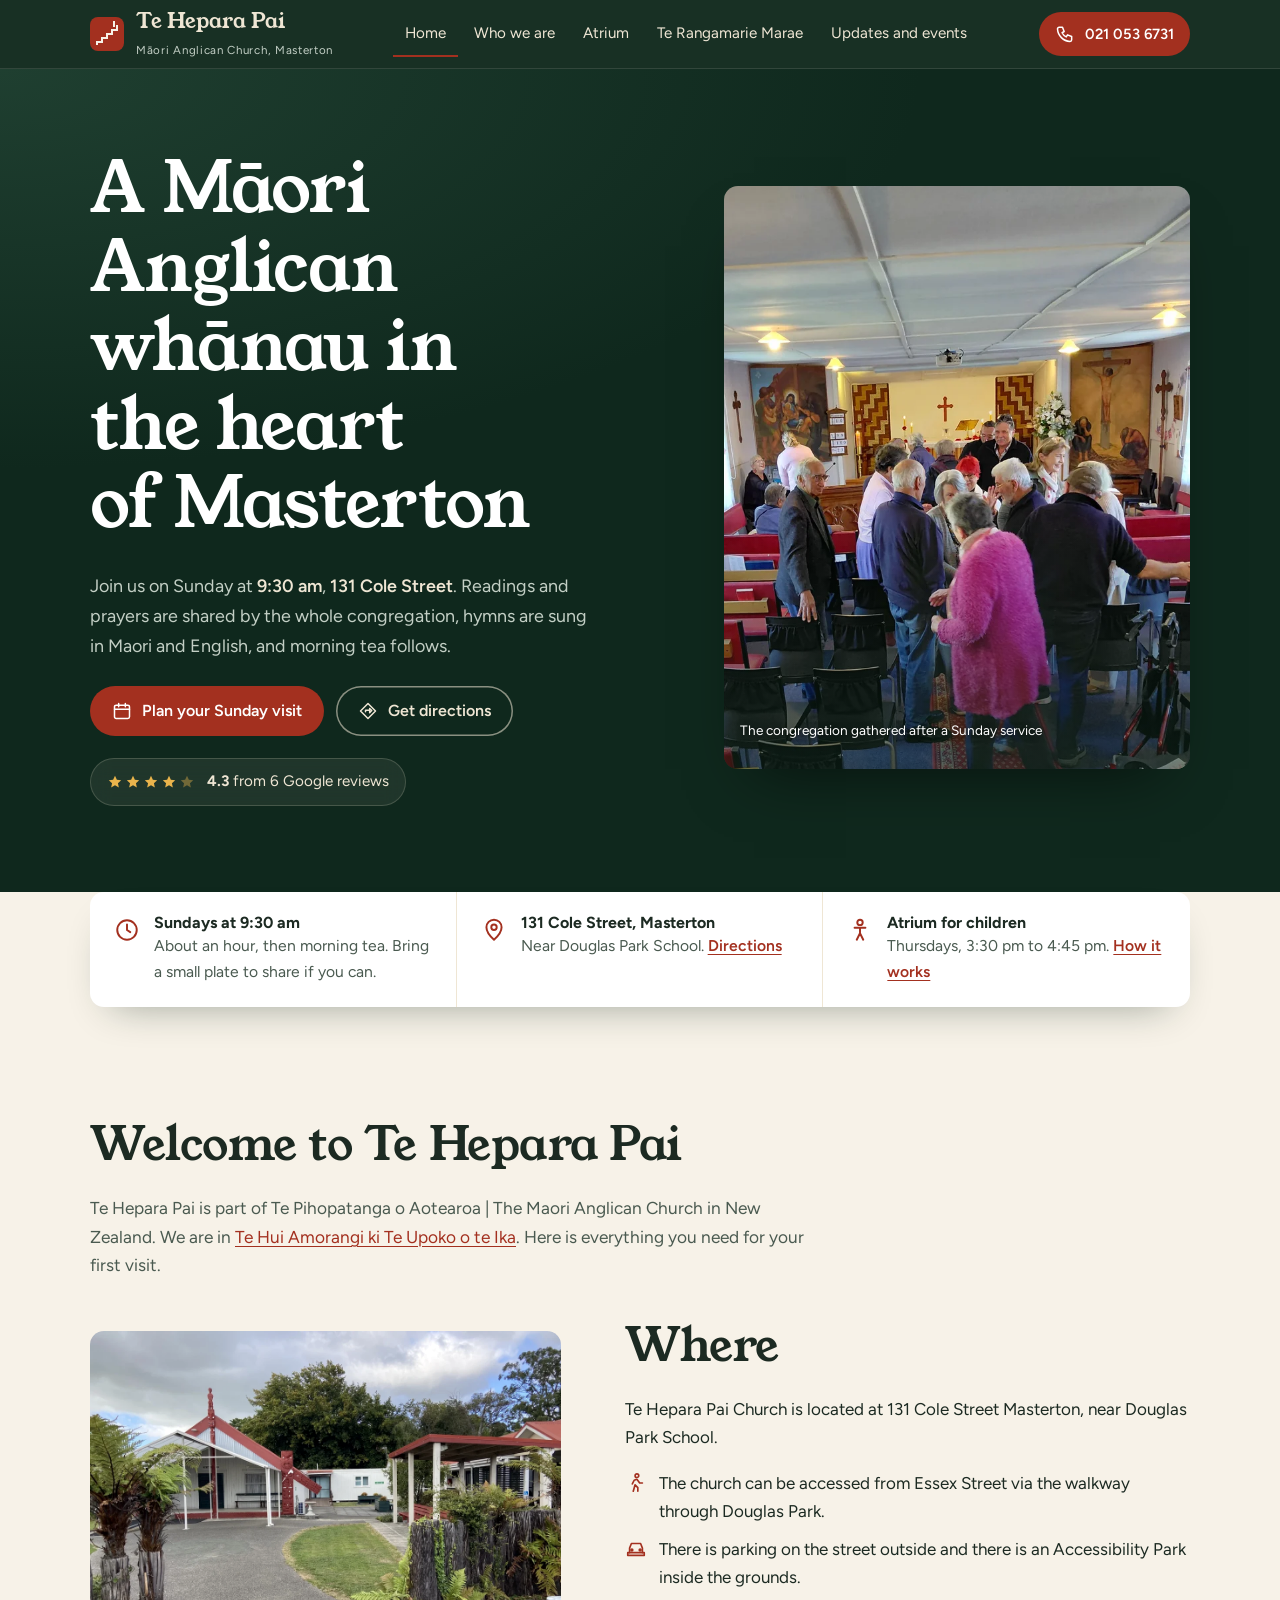
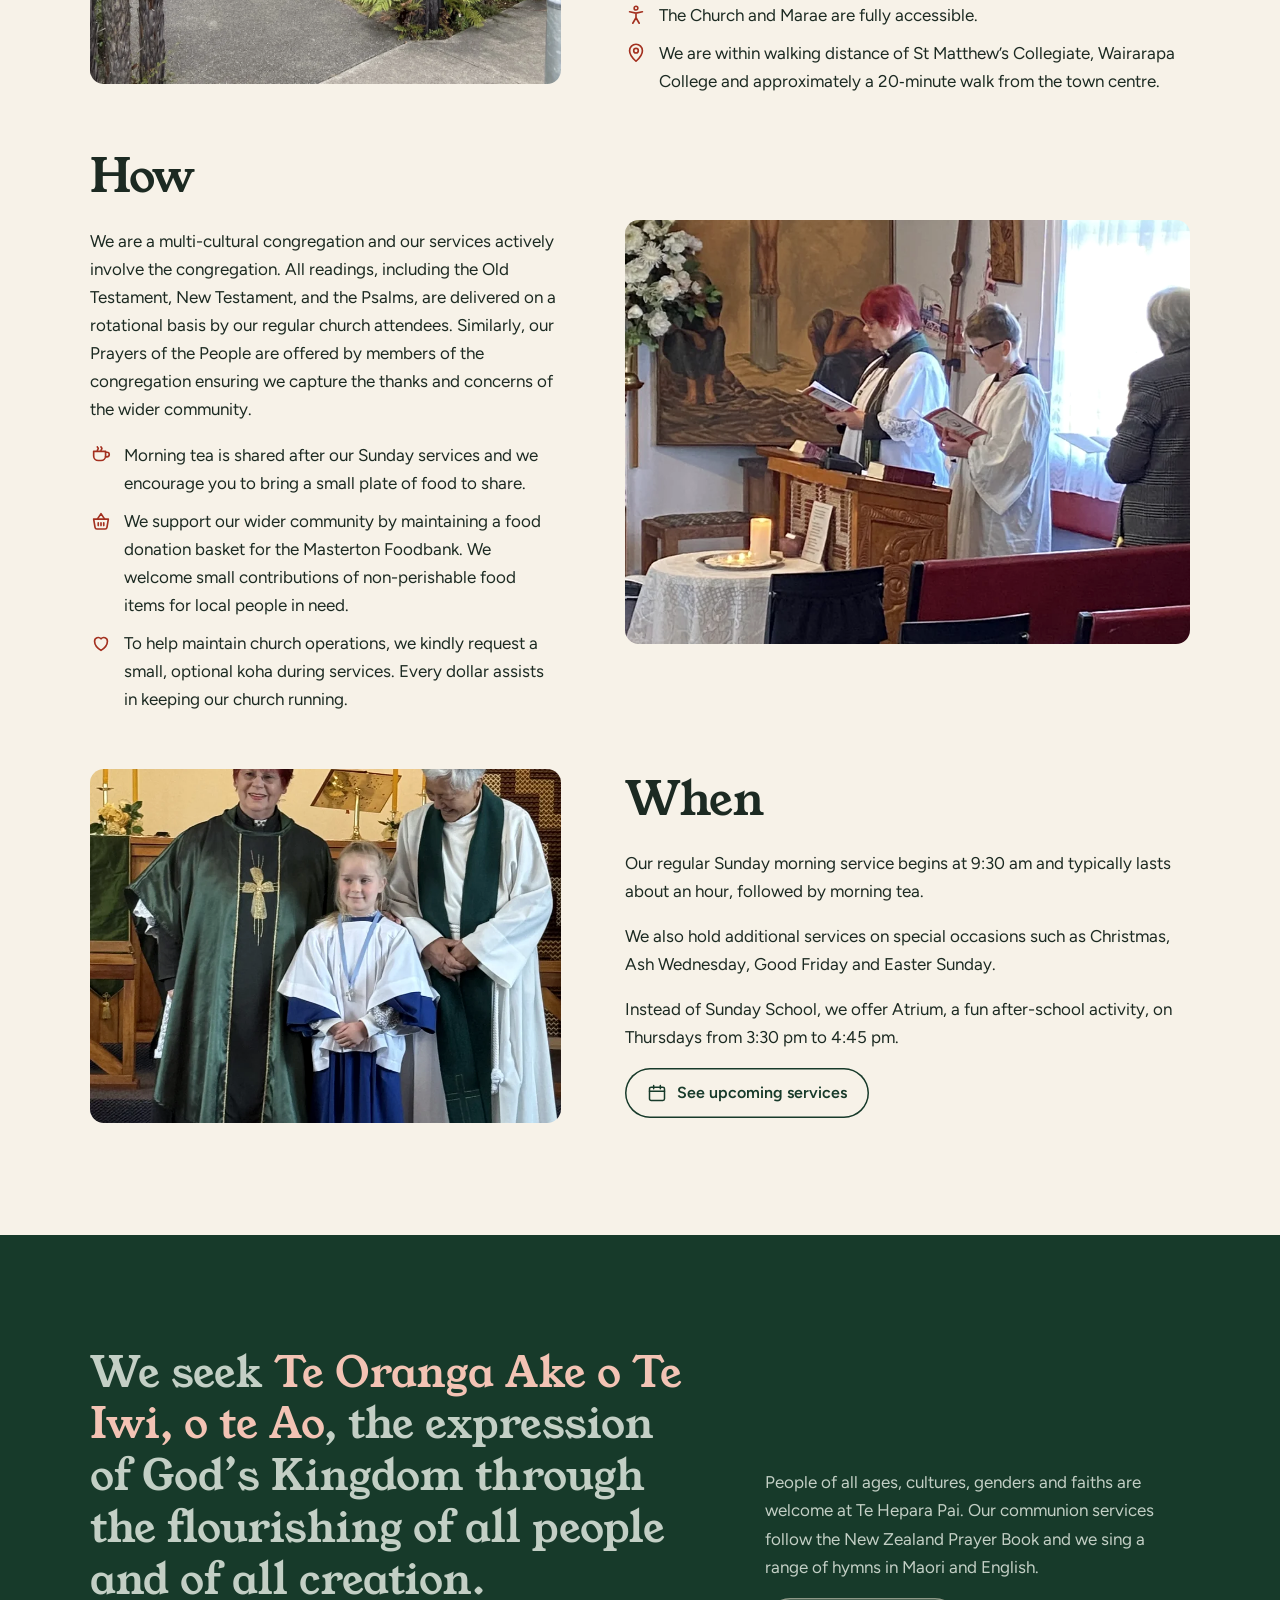
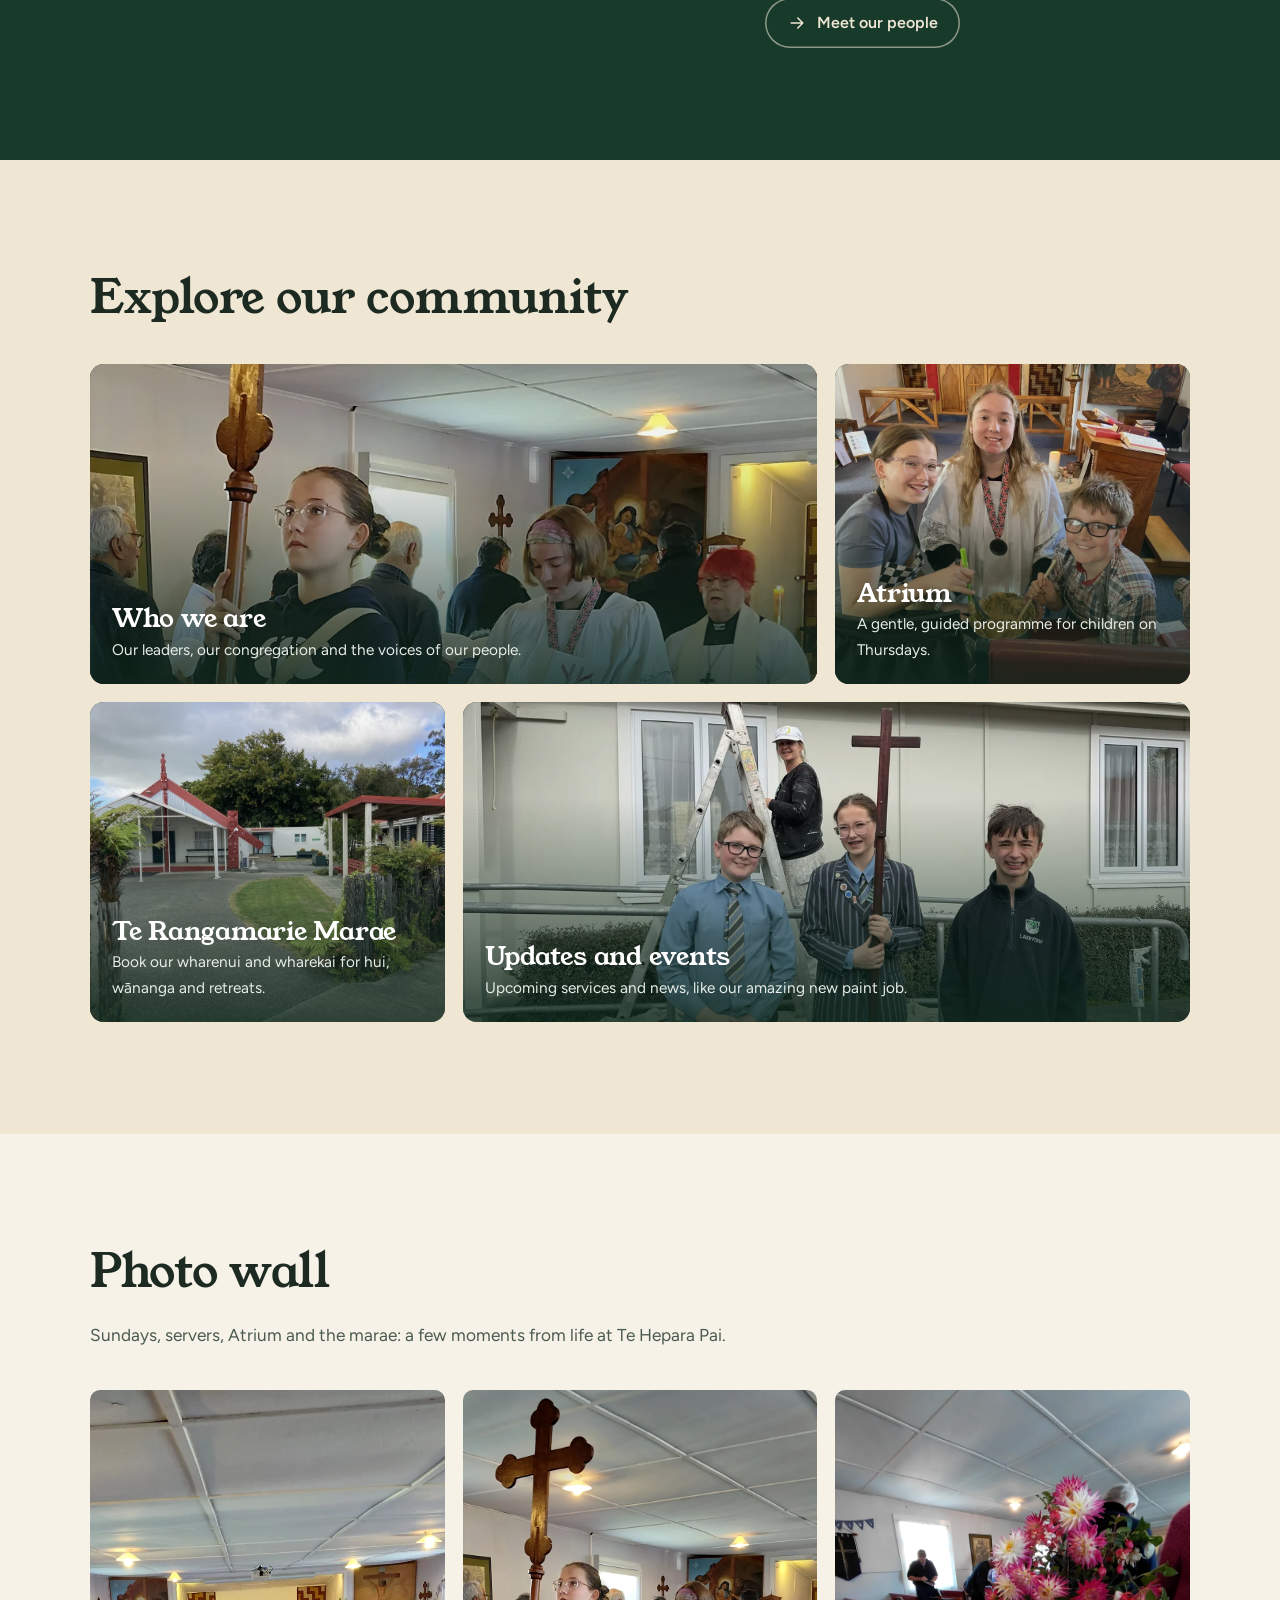
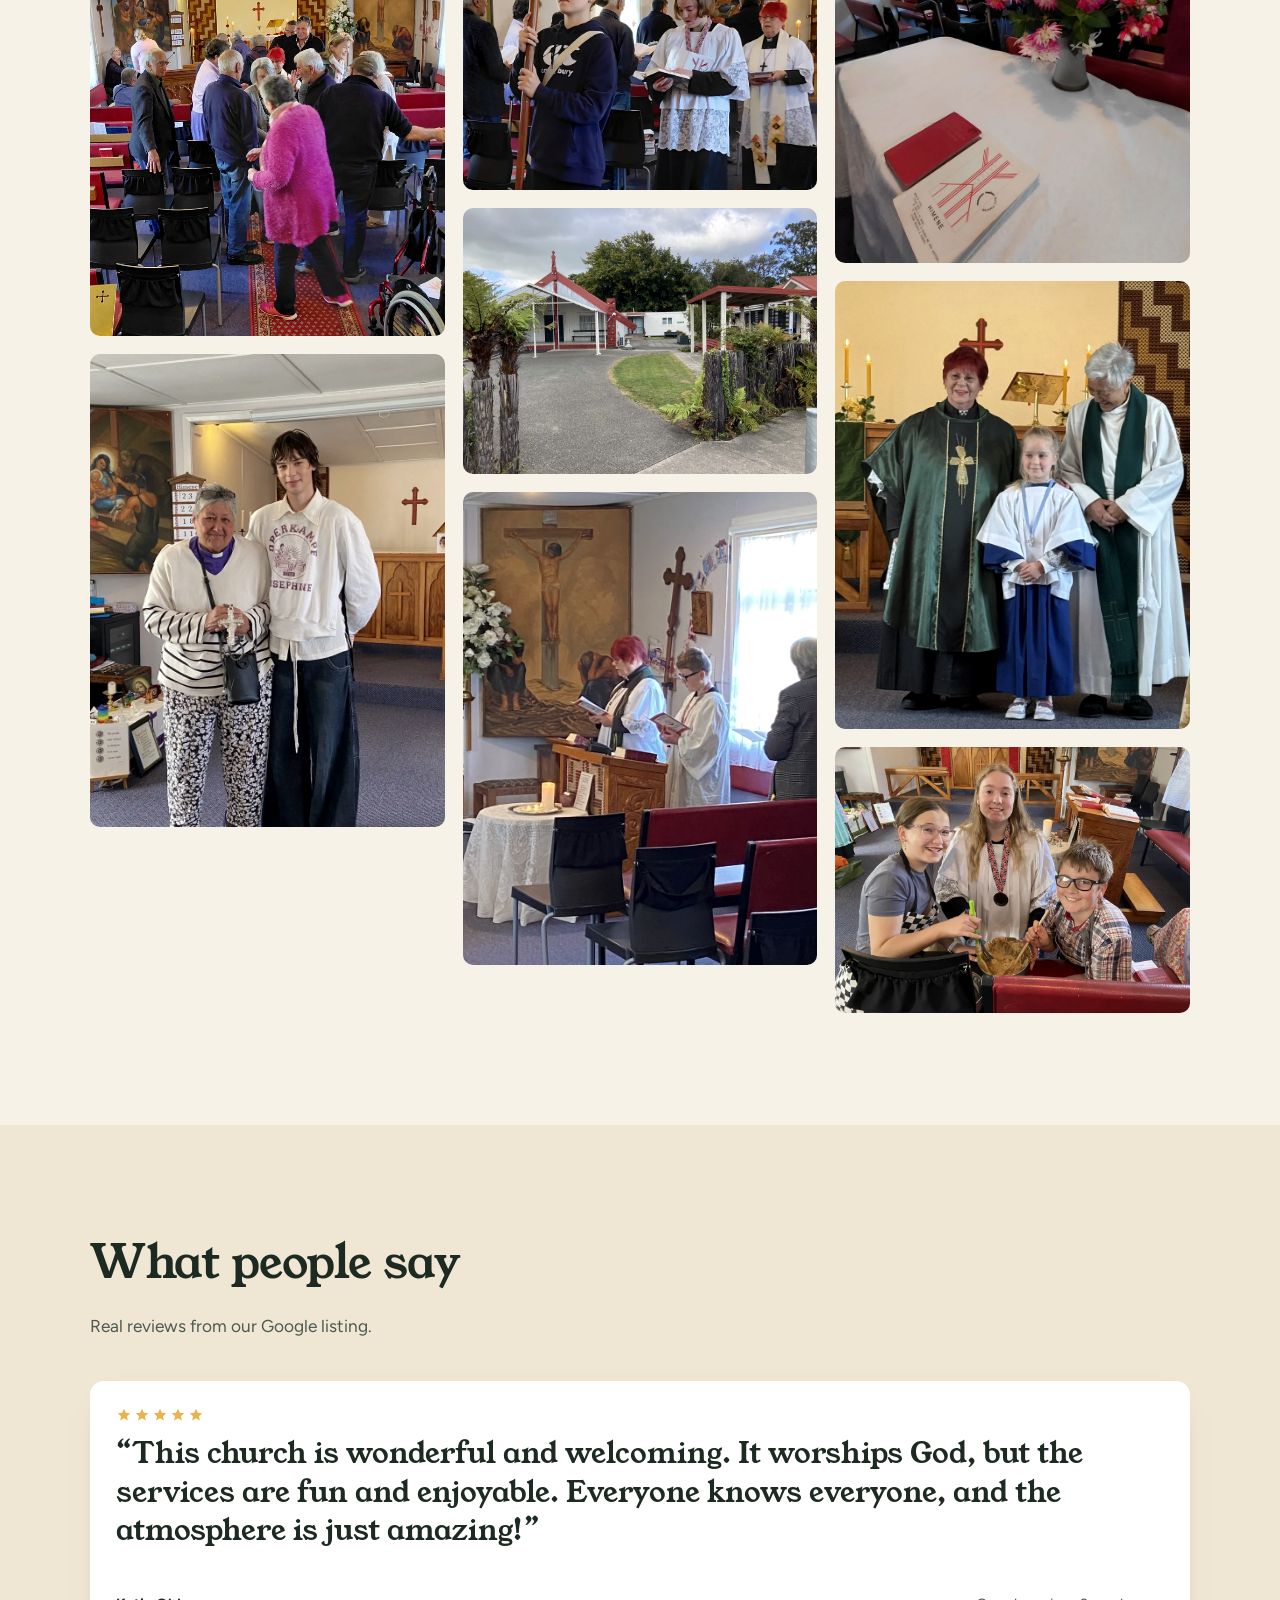
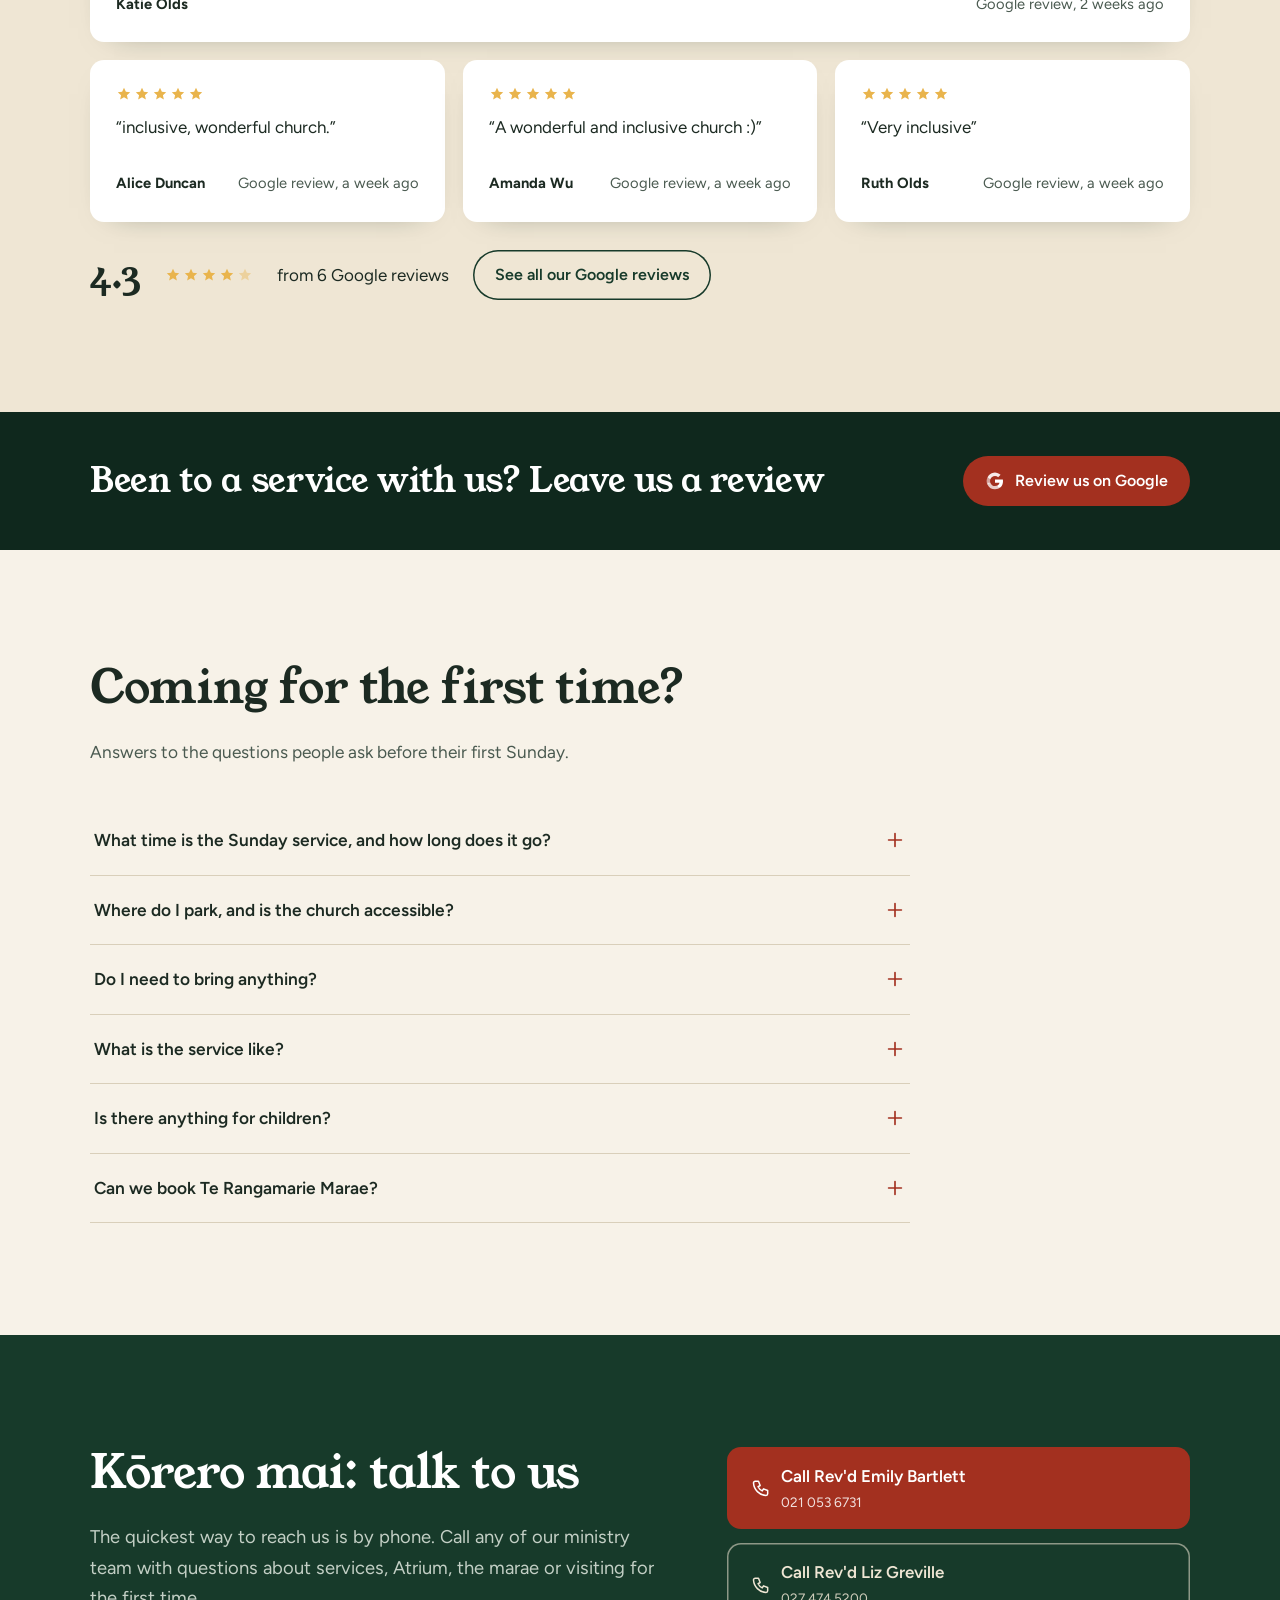
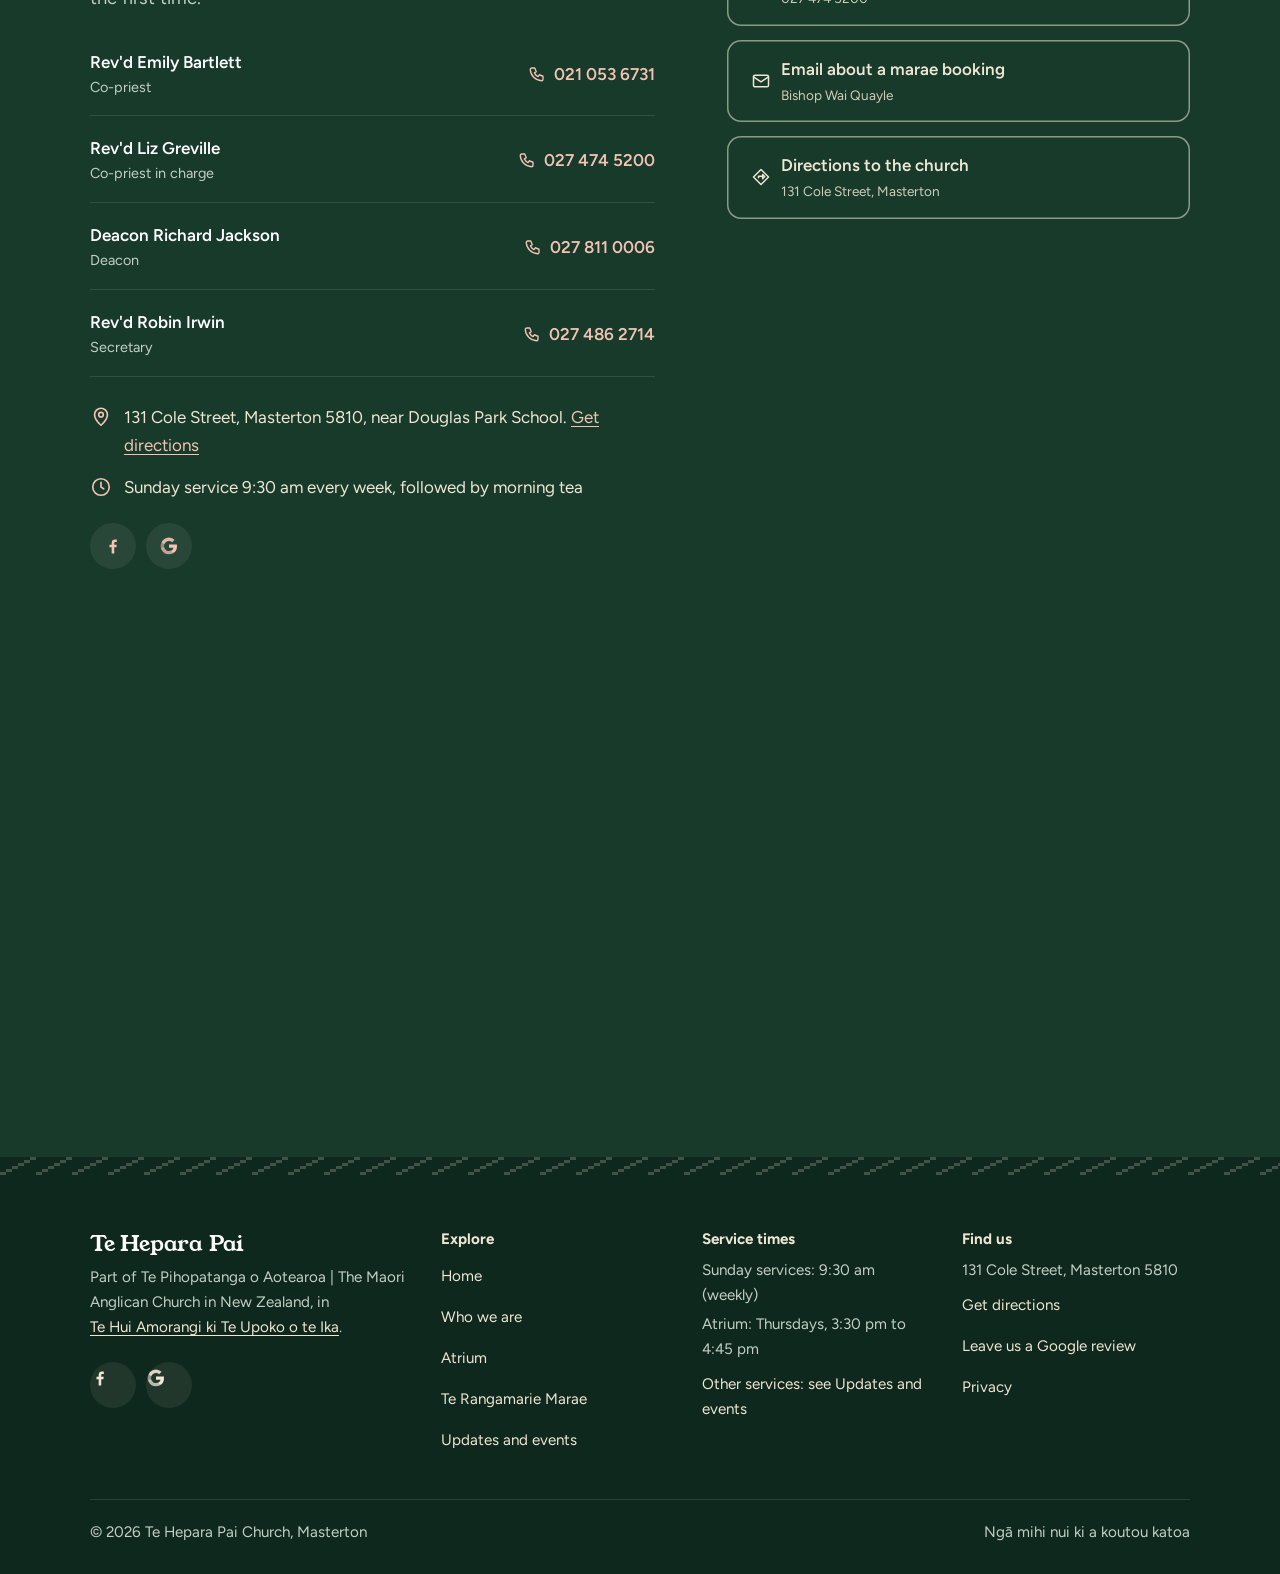
==== index.html @ 2f2e8958 "Redesign Te Hepara Pai church website as a static site Co-Authored-By: Claude Opus 5.5 <noreply@anth" ====
<!doctype html>
<html lang="en-NZ">
<head>
<meta charset="utf-8">
<meta name="viewport" content="width=device-width, initial-scale=1">
<title>Te Hepara Pai | Māori Anglican Church, Masterton</title>
<meta name="description" content="Te Hepara Pai is a Māori Anglican church at 131 Cole Street, Masterton. Join us for Sunday service at 9:30 am, followed by morning tea.">
<link rel="canonical" href="https://te-hepara-pai-demo.vercel.app/">
<meta property="og:type" content="website">
<meta property="og:title" content="Te Hepara Pai | Māori Anglican Church, Masterton">
<meta property="og:description" content="Te Hepara Pai is a Māori Anglican church at 131 Cole Street, Masterton. Join us for Sunday service at 9:30 am, followed by morning tea.">
<meta property="og:url" content="https://te-hepara-pai-demo.vercel.app/">
<meta property="og:image" content="https://te-hepara-pai-demo.vercel.app/img/te-rangamarie-marae-1920.webp">
<meta name="twitter:card" content="summary_large_image">
<meta name="theme-color" content="#0f281d">
<link rel="icon" href="favicon.svg" type="image/svg+xml">
<link rel="preconnect" href="https://fonts.googleapis.com">
<link rel="preconnect" href="https://fonts.gstatic.com" crossorigin>
<link href="https://fonts.googleapis.com/css2?family=Figtree:wght@400;500;600;700&family=Young+Serif&display=swap" rel="stylesheet">
<link rel="stylesheet" href="css/site.css?v=3">
</head>
<body>
<a class="skip" href="#main">Skip to content</a>
<header class="site-header">
  <div class="wrap nav">
    <a class="brand" href="index.html" aria-label="Te Hepara Pai, home"><svg class="brand-mark" viewBox="0 0 34 34" aria-hidden="true"><rect width="34" height="34" rx="8" fill="#a3301f"/><path d="M6 28v-4h5v-4h5v-4h5v-4h5V8h2v6h-5v4h-5v4h-5v4H8v2z" fill="#f7f2e8"/><path d="M23 4h2v6h-2z" fill="#f7f2e8"/></svg><span><span class="brand-name">Te Hepara Pai</span><span class="brand-sub">Māori Anglican Church, Masterton</span></span></a>
    <nav aria-label="Main"><ul class="nav-links"><li><a href="index.html" aria-current="page">Home</a></li><li><a href="who-we-are.html">Who we are</a></li><li><a href="atrium.html">Atrium</a></li><li><a href="marae.html">Te Rangamarie Marae</a></li><li><a href="events.html">Updates and events</a></li></ul></nav>
    <div class="nav-actions">
      <a class="btn btn-primary btn-sm" href="tel:+64210536731" aria-label="Call Rev'd Emily Bartlett on 021 053 6731"><svg viewBox="0 0 24 24" fill="none" stroke="currentColor" stroke-width="1.8" stroke-linecap="round" stroke-linejoin="round" aria-hidden="true"><path d="M5 4h4l2 5-2.5 1.5a11 11 0 0 0 5 5L15 13l5 2v4a2 2 0 0 1-2 2A16 16 0 0 1 3 6a2 2 0 0 1 2-2"/></svg><span class="call-label">021 053 6731</span><span class="sr">Call</span></a>
      <button class="menu-btn" aria-expanded="false" aria-controls="mobile-menu" aria-label="Open menu"><svg viewBox="0 0 24 24" fill="none" stroke="currentColor" stroke-width="1.8" stroke-linecap="round" stroke-linejoin="round" aria-hidden="true"><path d="M4 7h16M4 12h16M4 17h16"/></svg></button>
    </div>
  </div>
  <nav id="mobile-menu" class="mobile-menu" aria-label="Mobile"><a href="index.html" aria-current="page">Home</a><a href="who-we-are.html">Who we are</a><a href="atrium.html">Atrium</a><a href="marae.html">Te Rangamarie Marae</a><a href="events.html">Updates and events</a></nav>
</header>
<main id="main">

<section class="hero" aria-labelledby="hero-h">
  <div class="wrap hero-grid">
    <div>
      <h1 id="hero-h">A Māori Anglican whānau in the heart of Masterton</h1>
      <p class="hero-lede">Join us on Sunday at <strong>9:30 am</strong>, <strong>131 Cole Street</strong>. Readings and prayers are shared by the whole congregation, hymns are sung in Maori and English, and morning tea follows.</p>
      <div class="hero-ctas">
        <a class="btn btn-primary" href="#visit"><svg viewBox="0 0 24 24" fill="none" stroke="currentColor" stroke-width="1.8" stroke-linecap="round" stroke-linejoin="round" aria-hidden="true"><rect x="3" y="5" width="18" height="16" rx="2"/><path d="M3 10h18M8 3v4M16 3v4"/></svg>Plan your Sunday visit</a>
        <a class="btn btn-ghost" href="https://www.google.com/maps/dir/?api=1&destination=Te+Hepara+Pai+Church%2C+131+Cole+Street%2C+Masterton+5810" target="_blank" rel="noopener"><svg viewBox="0 0 24 24" fill="none" stroke="currentColor" stroke-width="1.8" stroke-linecap="round" stroke-linejoin="round" aria-hidden="true"><path d="m12 3 9 9-9 9-9-9z"/><path d="M9 13v-2h5V9l2.5 2.5L14 14v-2"/></svg>Get directions</a>
      </div>
      <a class="rating-badge" href="https://maps.google.com/?cid=9561486418656844581" target="_blank" rel="noopener"><span class="stars" role="img" aria-label="Rated 4.3 out of 5"><svg viewBox="0 0 24 24" fill="currentColor" aria-hidden="true"><path d="m12 2.8 2.8 6 6.5.6-4.9 4.4 1.4 6.4L12 17l-5.8 3.2 1.4-6.4-4.9-4.4 6.5-.6z"/></svg><svg viewBox="0 0 24 24" fill="currentColor" aria-hidden="true"><path d="m12 2.8 2.8 6 6.5.6-4.9 4.4 1.4 6.4L12 17l-5.8 3.2 1.4-6.4-4.9-4.4 6.5-.6z"/></svg><svg viewBox="0 0 24 24" fill="currentColor" aria-hidden="true"><path d="m12 2.8 2.8 6 6.5.6-4.9 4.4 1.4 6.4L12 17l-5.8 3.2 1.4-6.4-4.9-4.4 6.5-.6z"/></svg><svg viewBox="0 0 24 24" fill="currentColor" aria-hidden="true"><path d="m12 2.8 2.8 6 6.5.6-4.9 4.4 1.4 6.4L12 17l-5.8 3.2 1.4-6.4-4.9-4.4 6.5-.6z"/></svg><svg class="half" viewBox="0 0 24 24" fill="currentColor" aria-hidden="true"><path d="m12 2.8 2.8 6 6.5.6-4.9 4.4 1.4 6.4L12 17l-5.8 3.2 1.4-6.4-4.9-4.4 6.5-.6z"/></svg></span><span><strong>4.3</strong> from 6 Google reviews</span></a>
    </div>
    <div class="hero-stack" aria-roledescription="slideshow" aria-label="Photos from Te Hepara Pai">
      <img src="img/sunday-service-1920.webp" srcset="img/sunday-service-1080.webp 1080w, img/sunday-service-1920.webp 1920w" sizes="(min-width: 900px) 45vw, 100vw" width="1247" height="1920" alt="The congregation gathered after a Sunday service" fetchpriority="high" loading="eager" decoding="async" class="is-on" data-caption="The congregation gathered after a Sunday service"><img src="img/te-rangamarie-marae-1920.webp" srcset="img/te-rangamarie-marae-1080.webp 1080w, img/te-rangamarie-marae-1920.webp 1920w" sizes="(min-width: 900px) 45vw, 100vw" width="1920" height="1440" alt="Te Rangamarie Marae, beside the church on Cole Street" loading="lazy" decoding="async" data-caption="Te Rangamarie Marae, beside the church on Cole Street"><img src="img/procession-1920.webp" srcset="img/procession-1080.webp 1080w, img/procession-1920.webp 1920w" sizes="(min-width: 900px) 45vw, 100vw" width="1700" height="1920" alt="A young member carries the processional cross" loading="lazy" decoding="async" data-caption="A young member carries the processional cross"><img src="img/altar-flowers-1920.webp" srcset="img/altar-flowers-1080.webp 1080w, img/altar-flowers-1920.webp 1920w" sizes="(min-width: 900px) 45vw, 100vw" width="1440" height="1920" alt="Flowers on the table inside the church" loading="lazy" decoding="async" data-caption="Flowers on the table inside the church">
      <p class="hero-caption" aria-live="off">The congregation gathered after a Sunday service</p>
    </div>
  </div>
</section>
<div class="poutama" aria-hidden="true" style="background-color:var(--green-deep)"></div>

<section class="visit" id="visit" aria-label="Join us on Sunday">
  <div class="wrap">
    <div class="visit-card">
      <div class="visit-item"><svg viewBox="0 0 24 24" fill="none" stroke="currentColor" stroke-width="1.8" stroke-linecap="round" stroke-linejoin="round" aria-hidden="true"><circle cx="12" cy="12" r="9"/><path d="M12 7v5l3 2"/></svg><div><h3>Sundays at 9:30 am</h3><p>About an hour, then morning tea. Bring a small plate to share if you can.</p></div></div>
      <div class="visit-item"><svg viewBox="0 0 24 24" fill="none" stroke="currentColor" stroke-width="1.8" stroke-linecap="round" stroke-linejoin="round" aria-hidden="true"><path d="M12 21s-7-6.2-7-11.5A7 7 0 0 1 19 9.5C19 14.8 12 21 12 21z"/><circle cx="12" cy="9.5" r="2.5"/></svg><div><h3>131 Cole Street, Masterton</h3><p>Near Douglas Park School. <a href="https://www.google.com/maps/dir/?api=1&destination=Te+Hepara+Pai+Church%2C+131+Cole+Street%2C+Masterton+5810" target="_blank" rel="noopener">Directions</a></p></div></div>
      <div class="visit-item"><svg viewBox="0 0 24 24" fill="none" stroke="currentColor" stroke-width="1.8" stroke-linecap="round" stroke-linejoin="round" aria-hidden="true"><circle cx="12" cy="5" r="2.5"/><path d="M7 10h10M12 10v5m0 0-3 6m3-6 3 6"/></svg><div><h3>Atrium for children</h3><p>Thursdays, 3:30 pm to 4:45 pm. <a href="atrium.html">How it works</a></p></div></div>
    </div>
  </div>
</section>

<section class="section" aria-labelledby="welcome-h">
  <div class="wrap">
    <div class="section-head reveal">
      <h2 id="welcome-h">Welcome to Te Hepara Pai</h2>
      <p>Te Hepara Pai is part of Te Pihopatanga o Aotearoa | The Maori Anglican Church in New Zealand. We are in <a href="https://www.teupoko.org/" target="_blank" rel="noopener">Te Hui Amorangi ki Te Upoko o te Ika</a>. Here is everything you need for your first visit.</p>
    </div>
    <div class="trio">
      <article class="trio-item reveal" id="where">
        <figure><img src="img/te-rangamarie-marae-1920.webp" srcset="img/te-rangamarie-marae-1080.webp 1080w, img/te-rangamarie-marae-1920.webp 1920w" sizes="(min-width: 900px) 50vw, 100vw" width="1920" height="1440" alt="Te Rangamarie Marae and the church grounds on Cole Street" loading="lazy" decoding="async"></figure>
        <div>
          <h2>Where</h2>
          <p>Te Hepara Pai Church is located at 131 Cole Street Masterton, near Douglas Park School.</p>
          <ul class="facts">
            <li><svg viewBox="0 0 24 24" fill="none" stroke="currentColor" stroke-width="1.8" stroke-linecap="round" stroke-linejoin="round" aria-hidden="true"><circle cx="13" cy="4" r="2"/><path d="m9 21 2-7 3 3v4M10 9l3-1 3 4h3M8 13l2-4"/></svg><span>The church can be accessed from Essex Street via the walkway through Douglas Park.</span></li>
            <li><svg viewBox="0 0 24 24" fill="none" stroke="currentColor" stroke-width="1.8" stroke-linecap="round" stroke-linejoin="round" aria-hidden="true"><path d="M5 16V11l2-5h10l2 5v5"/><path d="M3 16h18v3H3z"/><circle cx="7.5" cy="13" r="1"/><circle cx="16.5" cy="13" r="1"/></svg><span>There is parking on the street outside and there is an Accessibility Park inside the grounds.</span></li>
            <li><svg viewBox="0 0 24 24" fill="none" stroke="currentColor" stroke-width="1.8" stroke-linecap="round" stroke-linejoin="round" aria-hidden="true"><circle cx="12" cy="4.5" r="2"/><path d="M5 8.5 12 10l7-1.5M12 10v5m0 0-3.5 6M12 15l3.5 6"/></svg><span>The Church and Marae are fully accessible.</span></li>
            <li><svg viewBox="0 0 24 24" fill="none" stroke="currentColor" stroke-width="1.8" stroke-linecap="round" stroke-linejoin="round" aria-hidden="true"><path d="M12 21s-7-6.2-7-11.5A7 7 0 0 1 19 9.5C19 14.8 12 21 12 21z"/><circle cx="12" cy="9.5" r="2.5"/></svg><span>We are within walking distance of St Matthew&rsquo;s Collegiate, Wairarapa College and approximately a 20&#8209;minute walk from the town centre.</span></li>
          </ul>
        </div>
      </article>
      <article class="trio-item reveal" id="how">
        <figure><img src="img/service-1920.webp" srcset="img/service-1080.webp 1080w, img/service-1920.webp 1920w" sizes="(min-width: 900px) 50vw, 100vw" width="1440" height="1920" alt="Clergy and congregation members sharing a reading during the service" loading="lazy" decoding="async"></figure>
        <div>
          <h2>How</h2>
          <p>We are a multi-cultural congregation and our services actively involve the congregation. All readings, including the Old Testament, New Testament, and the Psalms, are delivered on a rotational basis by our regular church attendees. Similarly, our Prayers of the People are offered by members of the congregation ensuring we capture the thanks and concerns of the wider community.</p>
          <ul class="facts">
            <li><svg viewBox="0 0 24 24" fill="none" stroke="currentColor" stroke-width="1.8" stroke-linecap="round" stroke-linejoin="round" aria-hidden="true"><path d="M4 8h13v5a5 5 0 0 1-5 5H9a5 5 0 0 1-5-5z"/><path d="M17 9h1.5a2.5 2.5 0 0 1 0 5H17"/><path d="M8 3c0 1 1 1 1 2s-1 1-1 2M12 3c0 1 1 1 1 2s-1 1-1 2"/></svg><span>Morning tea is shared after our Sunday services and we encourage you to bring a small plate of food to share.</span></li>
            <li><svg viewBox="0 0 24 24" fill="none" stroke="currentColor" stroke-width="1.8" stroke-linecap="round" stroke-linejoin="round" aria-hidden="true"><path d="M4 10h16l-1.5 9a2 2 0 0 1-2 1.7h-9A2 2 0 0 1 5.5 19z"/><path d="m8 10 4-6 4 6M9 14v3M12 14v3M15 14v3"/></svg><span>We support our wider community by maintaining a food donation basket for the Masterton Foodbank. We welcome small contributions of non-perishable food items for local people in need.</span></li>
            <li><svg viewBox="0 0 24 24" fill="none" stroke="currentColor" stroke-width="1.8" stroke-linecap="round" stroke-linejoin="round" aria-hidden="true"><path d="M12 20s-7-4.4-7-10a4 4 0 0 1 7-2.6A4 4 0 0 1 19 10c0 5.6-7 10-7 10z"/></svg><span>To help maintain church operations, we kindly request a small, optional koha during services. Every dollar assists in keeping our church running.</span></li>
          </ul>
        </div>
      </article>
      <article class="trio-item reveal" id="when">
        <figure><img src="img/priests-and-server-1920.webp" srcset="img/priests-and-server-1080.webp 1080w, img/priests-and-server-1920.webp 1920w" sizes="(min-width: 900px) 50vw, 100vw" width="1519" height="1920" alt="Two of our priests with a young server at the altar" loading="lazy" decoding="async"></figure>
        <div>
          <h2>When</h2>
          <p>Our regular Sunday morning service begins at 9:30 am and typically lasts about an hour, followed by morning tea.</p>
          <p>We also hold additional services on special occasions such as Christmas, Ash Wednesday, Good Friday and Easter Sunday.</p>
          <p>Instead of Sunday School, we offer Atrium, a fun after-school activity, on Thursdays from 3:30 pm to 4:45 pm.</p>
          <a class="btn btn-outline" href="events.html"><svg viewBox="0 0 24 24" fill="none" stroke="currentColor" stroke-width="1.8" stroke-linecap="round" stroke-linejoin="round" aria-hidden="true"><rect x="3" y="5" width="18" height="16" rx="2"/><path d="M3 10h18M8 3v4M16 3v4"/></svg>See upcoming services</a>
        </div>
      </article>
    </div>
  </div>
</section>

<section class="section green mission" aria-labelledby="mission-h">
  <div class="wrap mission-grid">
    <div class="reveal">
      <h2 id="mission-h" class="sr">Our purpose</h2>
      <blockquote><p>We seek <em>Te Oranga Ake o Te Iwi, o te Ao</em>, the expression of God&rsquo;s Kingdom through the flourishing of all people and of all creation.</p></blockquote>
    </div>
    <div class="reveal">
      <p>People of all ages, cultures, genders and faiths are welcome at Te Hepara Pai. Our communion services follow the New Zealand Prayer Book and we sing a range of hymns in Maori and English.</p>
      <a class="btn btn-ghost" href="who-we-are.html"><svg viewBox="0 0 24 24" fill="none" stroke="currentColor" stroke-width="1.8" stroke-linecap="round" stroke-linejoin="round" aria-hidden="true"><path d="M5 12h14M13 6l6 6-6 6"/></svg>Meet our people</a>
    </div>
  </div>
</section>

<section class="section bone" aria-labelledby="explore-h">
  <div class="wrap">
    <div class="section-head reveal"><h2 id="explore-h">Explore our community</h2></div>
    <div class="explore">
      <a class="tile reveal" href="who-we-are.html"><img src="img/procession-1920.webp" srcset="img/procession-1080.webp 1080w, img/procession-1920.webp 1920w" sizes="(min-width: 760px) 66vw, 100vw" width="1700" height="1920" alt="" loading="lazy" decoding="async"><div class="tile-body"><h3>Who we are</h3><p>Our leaders, our congregation and the voices of our people.</p></div></a>
      <a class="tile reveal" href="atrium.html"><img src="img/atrium-children-1920.webp" srcset="img/atrium-children-1080.webp 1080w, img/atrium-children-1920.webp 1920w" sizes="(min-width: 760px) 33vw, 100vw" width="1920" height="1440" alt="" loading="lazy" decoding="async"><div class="tile-body"><h3>Atrium</h3><p>A gentle, guided programme for children on Thursdays.</p></div></a>
      <a class="tile reveal" href="marae.html"><img src="img/te-rangamarie-marae-1920.webp" srcset="img/te-rangamarie-marae-1080.webp 1080w, img/te-rangamarie-marae-1920.webp 1920w" sizes="(min-width: 760px) 33vw, 100vw" width="1920" height="1440" alt="" loading="lazy" decoding="async"><div class="tile-body"><h3>Te Rangamarie Marae</h3><p>Book our wharenui and wharekai for hui, wānanga and retreats.</p></div></a>
      <a class="tile reveal" href="events.html"><img src="img/paint-job-1920.webp" srcset="img/paint-job-1080.webp 1080w, img/paint-job-1920.webp 1920w" sizes="(min-width: 760px) 66vw, 100vw" width="1920" height="1440" alt="" loading="lazy" decoding="async"><div class="tile-body"><h3>Updates and events</h3><p>Upcoming services and news, like our amazing new paint job.</p></div></a>
    </div>
  </div>
</section>

<section class="section" aria-labelledby="photos-h">
  <div class="wrap">
    <div class="section-head reveal"><h2 id="photos-h">Photo wall</h2><p>Sundays, servers, Atrium and the marae: a few moments from life at Te Hepara Pai.</p></div>
    <div class="gallery"><figure class="reveal"><img src="img/sunday-service-1920.webp" srcset="img/sunday-service-1080.webp 1080w, img/sunday-service-1920.webp 1920w" sizes="(min-width: 900px) 33vw, 50vw" width="1247" height="1920" alt="Members of the congregation together after the service" loading="lazy" decoding="async"></figure><figure class="reveal"><img src="img/whanau-1920.webp" srcset="img/whanau-1080.webp 1080w, img/whanau-1920.webp 1920w" sizes="(min-width: 900px) 33vw, 50vw" width="1440" height="1920" alt="Two members of the church whānau at Te Hepara Pai" loading="lazy" decoding="async"></figure><figure class="reveal"><img src="img/procession-1920.webp" srcset="img/procession-1080.webp 1080w, img/procession-1920.webp 1920w" sizes="(min-width: 900px) 33vw, 50vw" width="1700" height="1920" alt="The processional cross carried into the service" loading="lazy" decoding="async"></figure><figure class="reveal"><img src="img/te-rangamarie-marae-1920.webp" srcset="img/te-rangamarie-marae-1080.webp 1080w, img/te-rangamarie-marae-1920.webp 1920w" sizes="(min-width: 900px) 33vw, 50vw" width="1920" height="1440" alt="Te Rangamarie Marae from the driveway" loading="lazy" decoding="async"></figure><figure class="reveal"><img src="img/service-1920.webp" srcset="img/service-1080.webp 1080w, img/service-1920.webp 1920w" sizes="(min-width: 900px) 33vw, 50vw" width="1440" height="1920" alt="Clergy leading a reading at the altar" loading="lazy" decoding="async"></figure><figure class="reveal"><img src="img/altar-flowers-1920.webp" srcset="img/altar-flowers-1080.webp 1080w, img/altar-flowers-1920.webp 1920w" sizes="(min-width: 900px) 33vw, 50vw" width="1440" height="1920" alt="Flowers and prayer books on the table inside the church" loading="lazy" decoding="async"></figure><figure class="reveal"><img src="img/priests-and-server-1920.webp" srcset="img/priests-and-server-1080.webp 1080w, img/priests-and-server-1920.webp 1920w" sizes="(min-width: 900px) 33vw, 50vw" width="1519" height="1920" alt="Clergy with a young server at the altar" loading="lazy" decoding="async"></figure><figure class="reveal"><img src="img/atrium-children-1920.webp" srcset="img/atrium-children-1080.webp 1080w, img/atrium-children-1920.webp 1920w" sizes="(min-width: 900px) 33vw, 50vw" width="1920" height="1440" alt="Children enjoying an Atrium activity" loading="lazy" decoding="async"></figure></div>
  </div>
</section>

<section class="section bone" aria-labelledby="reviews-h">
  <div class="wrap">
    <div class="section-head reveal"><h2 id="reviews-h">What people say</h2><p>Real reviews from our Google listing.</p></div>
    <div class="reviews"><article class="review review-wide reveal"><span class="stars" role="img" aria-label="5 out of 5 stars"><svg viewBox="0 0 24 24" fill="currentColor" aria-hidden="true"><path d="m12 2.8 2.8 6 6.5.6-4.9 4.4 1.4 6.4L12 17l-5.8 3.2 1.4-6.4-4.9-4.4 6.5-.6z"/></svg><svg viewBox="0 0 24 24" fill="currentColor" aria-hidden="true"><path d="m12 2.8 2.8 6 6.5.6-4.9 4.4 1.4 6.4L12 17l-5.8 3.2 1.4-6.4-4.9-4.4 6.5-.6z"/></svg><svg viewBox="0 0 24 24" fill="currentColor" aria-hidden="true"><path d="m12 2.8 2.8 6 6.5.6-4.9 4.4 1.4 6.4L12 17l-5.8 3.2 1.4-6.4-4.9-4.4 6.5-.6z"/></svg><svg viewBox="0 0 24 24" fill="currentColor" aria-hidden="true"><path d="m12 2.8 2.8 6 6.5.6-4.9 4.4 1.4 6.4L12 17l-5.8 3.2 1.4-6.4-4.9-4.4 6.5-.6z"/></svg><svg viewBox="0 0 24 24" fill="currentColor" aria-hidden="true"><path d="m12 2.8 2.8 6 6.5.6-4.9 4.4 1.4 6.4L12 17l-5.8 3.2 1.4-6.4-4.9-4.4 6.5-.6z"/></svg></span><blockquote><p>&ldquo;This church is wonderful and welcoming. It worships God, but the services are fun and enjoyable. Everyone knows everyone, and the atmosphere is just amazing!&rdquo;</p></blockquote><footer><strong>Katie Olds</strong><span>Google review, 2 weeks ago</span></footer></article><article class="review reveal"><span class="stars" role="img" aria-label="5 out of 5 stars"><svg viewBox="0 0 24 24" fill="currentColor" aria-hidden="true"><path d="m12 2.8 2.8 6 6.5.6-4.9 4.4 1.4 6.4L12 17l-5.8 3.2 1.4-6.4-4.9-4.4 6.5-.6z"/></svg><svg viewBox="0 0 24 24" fill="currentColor" aria-hidden="true"><path d="m12 2.8 2.8 6 6.5.6-4.9 4.4 1.4 6.4L12 17l-5.8 3.2 1.4-6.4-4.9-4.4 6.5-.6z"/></svg><svg viewBox="0 0 24 24" fill="currentColor" aria-hidden="true"><path d="m12 2.8 2.8 6 6.5.6-4.9 4.4 1.4 6.4L12 17l-5.8 3.2 1.4-6.4-4.9-4.4 6.5-.6z"/></svg><svg viewBox="0 0 24 24" fill="currentColor" aria-hidden="true"><path d="m12 2.8 2.8 6 6.5.6-4.9 4.4 1.4 6.4L12 17l-5.8 3.2 1.4-6.4-4.9-4.4 6.5-.6z"/></svg><svg viewBox="0 0 24 24" fill="currentColor" aria-hidden="true"><path d="m12 2.8 2.8 6 6.5.6-4.9 4.4 1.4 6.4L12 17l-5.8 3.2 1.4-6.4-4.9-4.4 6.5-.6z"/></svg></span><blockquote><p>&ldquo;inclusive, wonderful church.&rdquo;</p></blockquote><footer><strong>Alice Duncan</strong><span>Google review, a week ago</span></footer></article><article class="review reveal"><span class="stars" role="img" aria-label="5 out of 5 stars"><svg viewBox="0 0 24 24" fill="currentColor" aria-hidden="true"><path d="m12 2.8 2.8 6 6.5.6-4.9 4.4 1.4 6.4L12 17l-5.8 3.2 1.4-6.4-4.9-4.4 6.5-.6z"/></svg><svg viewBox="0 0 24 24" fill="currentColor" aria-hidden="true"><path d="m12 2.8 2.8 6 6.5.6-4.9 4.4 1.4 6.4L12 17l-5.8 3.2 1.4-6.4-4.9-4.4 6.5-.6z"/></svg><svg viewBox="0 0 24 24" fill="currentColor" aria-hidden="true"><path d="m12 2.8 2.8 6 6.5.6-4.9 4.4 1.4 6.4L12 17l-5.8 3.2 1.4-6.4-4.9-4.4 6.5-.6z"/></svg><svg viewBox="0 0 24 24" fill="currentColor" aria-hidden="true"><path d="m12 2.8 2.8 6 6.5.6-4.9 4.4 1.4 6.4L12 17l-5.8 3.2 1.4-6.4-4.9-4.4 6.5-.6z"/></svg><svg viewBox="0 0 24 24" fill="currentColor" aria-hidden="true"><path d="m12 2.8 2.8 6 6.5.6-4.9 4.4 1.4 6.4L12 17l-5.8 3.2 1.4-6.4-4.9-4.4 6.5-.6z"/></svg></span><blockquote><p>&ldquo;A wonderful and inclusive church :)&rdquo;</p></blockquote><footer><strong>Amanda Wu</strong><span>Google review, a week ago</span></footer></article><article class="review reveal"><span class="stars" role="img" aria-label="5 out of 5 stars"><svg viewBox="0 0 24 24" fill="currentColor" aria-hidden="true"><path d="m12 2.8 2.8 6 6.5.6-4.9 4.4 1.4 6.4L12 17l-5.8 3.2 1.4-6.4-4.9-4.4 6.5-.6z"/></svg><svg viewBox="0 0 24 24" fill="currentColor" aria-hidden="true"><path d="m12 2.8 2.8 6 6.5.6-4.9 4.4 1.4 6.4L12 17l-5.8 3.2 1.4-6.4-4.9-4.4 6.5-.6z"/></svg><svg viewBox="0 0 24 24" fill="currentColor" aria-hidden="true"><path d="m12 2.8 2.8 6 6.5.6-4.9 4.4 1.4 6.4L12 17l-5.8 3.2 1.4-6.4-4.9-4.4 6.5-.6z"/></svg><svg viewBox="0 0 24 24" fill="currentColor" aria-hidden="true"><path d="m12 2.8 2.8 6 6.5.6-4.9 4.4 1.4 6.4L12 17l-5.8 3.2 1.4-6.4-4.9-4.4 6.5-.6z"/></svg><svg viewBox="0 0 24 24" fill="currentColor" aria-hidden="true"><path d="m12 2.8 2.8 6 6.5.6-4.9 4.4 1.4 6.4L12 17l-5.8 3.2 1.4-6.4-4.9-4.4 6.5-.6z"/></svg></span><blockquote><p>&ldquo;Very inclusive&rdquo;</p></blockquote><footer><strong>Ruth Olds</strong><span>Google review, a week ago</span></footer></article></div>
    <div class="reviews-summary reveal">
      <span class="score">4.3</span><span class="stars" role="img" aria-label="Rated 4.3 out of 5"><svg viewBox="0 0 24 24" fill="currentColor" aria-hidden="true"><path d="m12 2.8 2.8 6 6.5.6-4.9 4.4 1.4 6.4L12 17l-5.8 3.2 1.4-6.4-4.9-4.4 6.5-.6z"/></svg><svg viewBox="0 0 24 24" fill="currentColor" aria-hidden="true"><path d="m12 2.8 2.8 6 6.5.6-4.9 4.4 1.4 6.4L12 17l-5.8 3.2 1.4-6.4-4.9-4.4 6.5-.6z"/></svg><svg viewBox="0 0 24 24" fill="currentColor" aria-hidden="true"><path d="m12 2.8 2.8 6 6.5.6-4.9 4.4 1.4 6.4L12 17l-5.8 3.2 1.4-6.4-4.9-4.4 6.5-.6z"/></svg><svg viewBox="0 0 24 24" fill="currentColor" aria-hidden="true"><path d="m12 2.8 2.8 6 6.5.6-4.9 4.4 1.4 6.4L12 17l-5.8 3.2 1.4-6.4-4.9-4.4 6.5-.6z"/></svg><svg class="half" viewBox="0 0 24 24" fill="currentColor" aria-hidden="true"><path d="m12 2.8 2.8 6 6.5.6-4.9 4.4 1.4 6.4L12 17l-5.8 3.2 1.4-6.4-4.9-4.4 6.5-.6z"/></svg></span><span>from 6 Google reviews</span>
      <a class="btn btn-outline" href="https://maps.google.com/?cid=9561486418656844581" target="_blank" rel="noopener">See all our Google reviews</a>
    </div>
  </div>
</section>

<section class="banner" aria-label="Leave a review">
  <div class="wrap">
    <h2>Been to a service with us? Leave us a review</h2>
    <a class="btn btn-primary" href="https://maps.google.com/?cid=9561486418656844581" target="_blank" rel="noopener"><svg viewBox="0 0 24 24" aria-hidden="true" fill="currentColor"><path d="M21.6 12.2c0-.7-.1-1.4-.2-2H12v3.8h5.4a4.6 4.6 0 0 1-2 3v2.5h3.2c1.9-1.7 3-4.3 3-7.3z"/><path d="M12 22c2.7 0 5-.9 6.6-2.4l-3.2-2.5c-.9.6-2 1-3.4 1-2.6 0-4.8-1.8-5.6-4.1H3.1v2.6A10 10 0 0 0 12 22z" opacity=".75"/><path d="M6.4 14c-.2-.6-.3-1.3-.3-2s.1-1.4.3-2V7.4H3.1a10 10 0 0 0 0 9.2z" opacity=".55"/><path d="M12 5.9c1.5 0 2.8.5 3.8 1.5l2.9-2.9A10 10 0 0 0 3.1 7.4L6.4 10c.8-2.4 3-4.1 5.6-4.1z" opacity=".9"/></svg>Review us on Google</a>
  </div>
</section>

<section class="section" aria-labelledby="faq-h">
  <div class="wrap">
    <div class="section-head reveal"><h2 id="faq-h">Coming for the first time?</h2><p>Answers to the questions people ask before their first Sunday.</p></div>
    <div class="faq reveal"><details><summary>What time is the Sunday service, and how long does it go?<svg viewBox="0 0 24 24" fill="none" stroke="currentColor" stroke-width="1.8" stroke-linecap="round" stroke-linejoin="round" aria-hidden="true"><path d="M12 5v14M5 12h14"/></svg></summary><p>Our regular Sunday morning service begins at 9:30 am and typically lasts about an hour, followed by morning tea. We also hold additional services on special occasions such as Christmas, Ash Wednesday, Good Friday and Easter Sunday.</p></details><details><summary>Where do I park, and is the church accessible?<svg viewBox="0 0 24 24" fill="none" stroke="currentColor" stroke-width="1.8" stroke-linecap="round" stroke-linejoin="round" aria-hidden="true"><path d="M12 5v14M5 12h14"/></svg></summary><p>There is parking on the street outside 131 Cole Street and an Accessibility Park inside the grounds. You can also walk in from Essex Street through Douglas Park. The Church and Marae are fully accessible.</p></details><details><summary>Do I need to bring anything?<svg viewBox="0 0 24 24" fill="none" stroke="currentColor" stroke-width="1.8" stroke-linecap="round" stroke-linejoin="round" aria-hidden="true"><path d="M12 5v14M5 12h14"/></svg></summary><p>Nothing is required. Morning tea is shared after our Sunday services and we encourage you to bring a small plate of food to share. A small, optional koha is welcome during services, and we keep a food donation basket for the Masterton Foodbank if you would like to bring non-perishable items.</p></details><details><summary>What is the service like?<svg viewBox="0 0 24 24" fill="none" stroke="currentColor" stroke-width="1.8" stroke-linecap="round" stroke-linejoin="round" aria-hidden="true"><path d="M12 5v14M5 12h14"/></svg></summary><p>People of all ages, cultures, genders and faiths are welcome. Our communion services follow the New Zealand Prayer Book and we sing a range of hymns in Maori and English. Readings and the Prayers of the People are shared by members of the congregation on a rotation.</p></details><details><summary>Is there anything for children?<svg viewBox="0 0 24 24" fill="none" stroke="currentColor" stroke-width="1.8" stroke-linecap="round" stroke-linejoin="round" aria-hidden="true"><path d="M12 5v14M5 12h14"/></svg></summary><p>Instead of Sunday School, we offer Atrium, a fun after-school activity, on Thursdays from 3:30 pm to 4:45 pm during the school term. See the Atrium page for how a session runs.</p></details><details><summary>Can we book Te Rangamarie Marae?<svg viewBox="0 0 24 24" fill="none" stroke="currentColor" stroke-width="1.8" stroke-linecap="round" stroke-linejoin="round" aria-hidden="true"><path d="M12 5v14M5 12h14"/></svg></summary><p>Yes. The marae hosts hui, wānanga, retreats and community gatherings. To enquire about dates, costs and bookings, contact Bishop Wai Quayle on 027 240 9261 or by email (see the Te Rangamarie Marae page).</p></details></div>
  </div>
</section>

<section class="section green" id="contact" aria-labelledby="contact-h">
  <div class="wrap contact-grid">
    <div class="reveal">
      <h2 id="contact-h">Kōrero mai: talk to us</h2>
      <p class="lead">The quickest way to reach us is by phone. Call any of our ministry team with questions about services, Atrium, the marae or visiting for the first time.</p>
      <ul class="people"><li><span class="who">Rev'd Emily Bartlett<span class="role">Co-priest</span></span><a href="tel:+64210536731"><svg viewBox="0 0 24 24" fill="none" stroke="currentColor" stroke-width="1.8" stroke-linecap="round" stroke-linejoin="round" aria-hidden="true"><path d="M5 4h4l2 5-2.5 1.5a11 11 0 0 0 5 5L15 13l5 2v4a2 2 0 0 1-2 2A16 16 0 0 1 3 6a2 2 0 0 1 2-2"/></svg>021 053 6731</a></li><li><span class="who">Rev'd Liz Greville<span class="role">Co-priest in charge</span></span><a href="tel:+64274745200"><svg viewBox="0 0 24 24" fill="none" stroke="currentColor" stroke-width="1.8" stroke-linecap="round" stroke-linejoin="round" aria-hidden="true"><path d="M5 4h4l2 5-2.5 1.5a11 11 0 0 0 5 5L15 13l5 2v4a2 2 0 0 1-2 2A16 16 0 0 1 3 6a2 2 0 0 1 2-2"/></svg>027 474 5200</a></li><li><span class="who">Deacon Richard Jackson<span class="role">Deacon</span></span><a href="tel:+64278110006"><svg viewBox="0 0 24 24" fill="none" stroke="currentColor" stroke-width="1.8" stroke-linecap="round" stroke-linejoin="round" aria-hidden="true"><path d="M5 4h4l2 5-2.5 1.5a11 11 0 0 0 5 5L15 13l5 2v4a2 2 0 0 1-2 2A16 16 0 0 1 3 6a2 2 0 0 1 2-2"/></svg>027 811 0006</a></li><li><span class="who">Rev'd Robin Irwin<span class="role">Secretary</span></span><a href="tel:+64274862714"><svg viewBox="0 0 24 24" fill="none" stroke="currentColor" stroke-width="1.8" stroke-linecap="round" stroke-linejoin="round" aria-hidden="true"><path d="M5 4h4l2 5-2.5 1.5a11 11 0 0 0 5 5L15 13l5 2v4a2 2 0 0 1-2 2A16 16 0 0 1 3 6a2 2 0 0 1 2-2"/></svg>027 486 2714</a></li></ul>
      <ul class="info-rows">
        <li><svg viewBox="0 0 24 24" fill="none" stroke="currentColor" stroke-width="1.8" stroke-linecap="round" stroke-linejoin="round" aria-hidden="true"><path d="M12 21s-7-6.2-7-11.5A7 7 0 0 1 19 9.5C19 14.8 12 21 12 21z"/><circle cx="12" cy="9.5" r="2.5"/></svg><span>131 Cole Street, Masterton 5810, near Douglas Park School. <a href="https://www.google.com/maps/dir/?api=1&destination=Te+Hepara+Pai+Church%2C+131+Cole+Street%2C+Masterton+5810" target="_blank" rel="noopener">Get directions</a></span></li>
        <li><svg viewBox="0 0 24 24" fill="none" stroke="currentColor" stroke-width="1.8" stroke-linecap="round" stroke-linejoin="round" aria-hidden="true"><circle cx="12" cy="12" r="9"/><path d="M12 7v5l3 2"/></svg><span>Sunday service 9:30 am every week, followed by morning tea</span></li>
      </ul>
      <div class="socials">
        <a href="https://www.facebook.com/search/top?q=Te%20Hepara%20Pai%20Masterton" target="_blank" rel="noopener" aria-label="Find Te Hepara Pai on Facebook"><svg viewBox="0 0 24 24" aria-hidden="true" fill="currentColor"><path d="M13.5 21v-7.5h2.6l.4-3h-3V8.6c0-.9.3-1.5 1.5-1.5h1.6V4.4c-.3 0-1.2-.1-2.3-.1-2.3 0-3.9 1.4-3.9 4v2.2H7.8v3h2.6V21z"/></svg></a>
        <a href="https://maps.google.com/?cid=9561486418656844581" target="_blank" rel="noopener" aria-label="Te Hepara Pai on Google Maps"><svg viewBox="0 0 24 24" aria-hidden="true" fill="currentColor"><path d="M21.6 12.2c0-.7-.1-1.4-.2-2H12v3.8h5.4a4.6 4.6 0 0 1-2 3v2.5h3.2c1.9-1.7 3-4.3 3-7.3z"/><path d="M12 22c2.7 0 5-.9 6.6-2.4l-3.2-2.5c-.9.6-2 1-3.4 1-2.6 0-4.8-1.8-5.6-4.1H3.1v2.6A10 10 0 0 0 12 22z" opacity=".75"/><path d="M6.4 14c-.2-.6-.3-1.3-.3-2s.1-1.4.3-2V7.4H3.1a10 10 0 0 0 0 9.2z" opacity=".55"/><path d="M12 5.9c1.5 0 2.8.5 3.8 1.5l2.9-2.9A10 10 0 0 0 3.1 7.4L6.4 10c.8-2.4 3-4.1 5.6-4.1z" opacity=".9"/></svg></a>
      </div>
    </div>
    <div class="contact-actions reveal">
      <a class="btn btn-primary" href="tel:+64210536731"><svg viewBox="0 0 24 24" fill="none" stroke="currentColor" stroke-width="1.8" stroke-linecap="round" stroke-linejoin="round" aria-hidden="true"><path d="M5 4h4l2 5-2.5 1.5a11 11 0 0 0 5 5L15 13l5 2v4a2 2 0 0 1-2 2A16 16 0 0 1 3 6a2 2 0 0 1 2-2"/></svg><span>Call Rev'd Emily Bartlett<small>021 053 6731</small></span></a>
      <a class="btn btn-ghost" href="tel:+64274745200"><svg viewBox="0 0 24 24" fill="none" stroke="currentColor" stroke-width="1.8" stroke-linecap="round" stroke-linejoin="round" aria-hidden="true"><path d="M5 4h4l2 5-2.5 1.5a11 11 0 0 0 5 5L15 13l5 2v4a2 2 0 0 1-2 2A16 16 0 0 1 3 6a2 2 0 0 1 2-2"/></svg><span>Call Rev'd Liz Greville<small>027 474 5200</small></span></a>
      <a class="btn btn-ghost" href="#" data-gmail data-user="quaylew" data-domain="xtra.co.nz" data-su="Te%20Rangamarie%20Marae%20booking%20enquiry" data-body="Kia%20ora%20Bishop%20Wai%2C%0A%0AI%27d%20like%20to%20enquire%20about%20booking%20Te%20Rangamarie%20Marae.%0A%0ADates%3A%0ANumber%20of%20people%3A%0AType%20of%20gathering%3A%0A%0ANg%C4%81%20mihi%2C"><svg viewBox="0 0 24 24" fill="none" stroke="currentColor" stroke-width="1.8" stroke-linecap="round" stroke-linejoin="round" aria-hidden="true"><rect x="3" y="5" width="18" height="14" rx="2"/><path d="m3 7 9 6 9-6"/></svg><span>Email about a marae booking<small>Bishop Wai Quayle</small></span></a>
      <a class="btn btn-ghost" href="https://www.google.com/maps/dir/?api=1&destination=Te+Hepara+Pai+Church%2C+131+Cole+Street%2C+Masterton+5810" target="_blank" rel="noopener"><svg viewBox="0 0 24 24" fill="none" stroke="currentColor" stroke-width="1.8" stroke-linecap="round" stroke-linejoin="round" aria-hidden="true"><path d="m12 3 9 9-9 9-9-9z"/><path d="M9 13v-2h5V9l2.5 2.5L14 14v-2"/></svg><span>Directions to the church<small>131 Cole Street, Masterton</small></span></a>
    </div>
  </div>
</section>
<section class="map" aria-label="Map showing Te Hepara Pai Church">
  <div class="wrap"><iframe src="https://maps.google.com/maps?q=Te%20Hepara%20Pai%20Church%2C%20131%20Cole%20Street%2C%20Masterton%205810&z=16&output=embed" title="Map: Te Hepara Pai Church, 131 Cole Street, Masterton" loading="lazy" referrerpolicy="no-referrer-when-downgrade" allowfullscreen></iframe></div>
</section>
</main>
<div class="poutama cream" style="background-color:var(--green-deep)" aria-hidden="true"></div>
<footer class="site-footer">
  <div class="wrap">
    <div class="footer-grid">
      <div>
        <h2>Te Hepara Pai</h2>
        <p>Part of Te Pihopatanga o Aotearoa | The Maori Anglican Church in New Zealand, in <a href="https://www.teupoko.org/" target="_blank" rel="noopener" style="padding:0;text-decoration:underline">Te Hui Amorangi ki Te Upoko o te Ika</a>.</p>
        <div class="socials">
          <a href="https://www.facebook.com/search/top?q=Te%20Hepara%20Pai%20Masterton" target="_blank" rel="noopener" aria-label="Find Te Hepara Pai on Facebook"><svg viewBox="0 0 24 24" aria-hidden="true" fill="currentColor"><path d="M13.5 21v-7.5h2.6l.4-3h-3V8.6c0-.9.3-1.5 1.5-1.5h1.6V4.4c-.3 0-1.2-.1-2.3-.1-2.3 0-3.9 1.4-3.9 4v2.2H7.8v3h2.6V21z"/></svg></a>
          <a href="https://maps.google.com/?cid=9561486418656844581" target="_blank" rel="noopener" aria-label="Te Hepara Pai on Google Maps"><svg viewBox="0 0 24 24" aria-hidden="true" fill="currentColor"><path d="M21.6 12.2c0-.7-.1-1.4-.2-2H12v3.8h5.4a4.6 4.6 0 0 1-2 3v2.5h3.2c1.9-1.7 3-4.3 3-7.3z"/><path d="M12 22c2.7 0 5-.9 6.6-2.4l-3.2-2.5c-.9.6-2 1-3.4 1-2.6 0-4.8-1.8-5.6-4.1H3.1v2.6A10 10 0 0 0 12 22z" opacity=".75"/><path d="M6.4 14c-.2-.6-.3-1.3-.3-2s.1-1.4.3-2V7.4H3.1a10 10 0 0 0 0 9.2z" opacity=".55"/><path d="M12 5.9c1.5 0 2.8.5 3.8 1.5l2.9-2.9A10 10 0 0 0 3.1 7.4L6.4 10c.8-2.4 3-4.1 5.6-4.1z" opacity=".9"/></svg></a>
        </div>
      </div>
      <div><h3>Explore</h3><ul><li><a href="index.html">Home</a></li><li><a href="who-we-are.html">Who we are</a></li><li><a href="atrium.html">Atrium</a></li><li><a href="marae.html">Te Rangamarie Marae</a></li><li><a href="events.html">Updates and events</a></li></ul></div>
      <div><h3>Service times</h3><ul><li>Sunday services: 9:30 am (weekly)</li><li>Atrium: Thursdays, 3:30 pm to 4:45 pm</li><li><a href="events.html">Other services: see Updates and events</a></li></ul></div>
      <div><h3>Find us</h3><ul><li>131 Cole Street, Masterton 5810</li><li><a href="https://www.google.com/maps/dir/?api=1&destination=Te+Hepara+Pai+Church%2C+131+Cole+Street%2C+Masterton+5810" target="_blank" rel="noopener">Get directions</a></li><li><a href="https://maps.google.com/?cid=9561486418656844581" target="_blank" rel="noopener">Leave us a Google review</a></li><li><a href="privacy.html">Privacy</a></li></ul></div>
    </div>
    <div class="footer-base"><span>&copy; <span id="year">2026</span> Te Hepara Pai Church, Masterton</span><span>Ngā mihi nui ki a koutou katoa</span></div>
  </div>
</footer>
<script src="js/site.js?v=3" defer></script>
</body>
</html>
---- css/site.css ----
/* Te Hepara Pai: warm paper, deep pounamu green, kōkōwai red */
:root{
  --paper:#f7f2e8;
  --bone:#efe6d4;
  --ink:#1c2a22;
  --ink-soft:#4a5a50;
  --green:#173a2a;
  --green-deep:#0f281d;
  --green-line:#2c5240;
  --kokowai:#a3301f;
  --kokowai-dark:#86261a;
  --cream-on-green:#efe6d4;
  --muted-on-green:#c3cfc5;
  --radius:14px;
  --shadow:0 18px 40px -22px rgba(15,40,29,.45);
  --display:"Young Serif", Georgia, "Times New Roman", serif;
  --body:"Figtree", "Segoe UI", sans-serif;
  --max:1180px;
  --gutter:clamp(16px,4vw,40px);
}
*,*::before,*::after{box-sizing:border-box}
html{scroll-behavior:smooth;-webkit-text-size-adjust:100%}
@media (prefers-reduced-motion:reduce){html{scroll-behavior:auto}}
body{margin:0;background:var(--paper);color:var(--ink);font-family:var(--body);font-size:17px;line-height:1.65;overflow-x:hidden}
img{max-width:100%;height:auto;display:block;image-orientation:from-image}
a{color:var(--kokowai);text-underline-offset:.2em;text-decoration-thickness:1px}
a:hover{color:var(--kokowai-dark)}
::selection{background:var(--kokowai);color:#fff}
:focus-visible{outline:3px solid var(--kokowai);outline-offset:3px;border-radius:4px}
.on-green :focus-visible,.site-header :focus-visible{outline-color:#f0b9a8}
h1,h2,h3{font-family:var(--display);font-weight:400;line-height:1.12;letter-spacing:-.01em;text-wrap:balance;margin:0 0 .5em}
h1{font-size:clamp(2.3rem,6.2vw,4.4rem)}
h2{font-size:clamp(1.85rem,4vw,2.9rem)}
h3{font-size:clamp(1.3rem,2.2vw,1.6rem)}
p{margin:0 0 1em;max-width:68ch}
.wrap{max-width:var(--max);margin:0 auto;padding:0 var(--gutter)}
.skip{position:absolute;left:-999px;top:8px;background:#fff;color:var(--ink);padding:10px 14px;z-index:100;border-radius:8px}
.skip:focus{left:8px}
.sr{position:absolute;width:1px;height:1px;overflow:hidden;clip:rect(0 0 0 0);white-space:nowrap}
html{scrollbar-color:var(--green-line) var(--bone)}

/* ---------- Header ---------- */
.site-header{position:sticky;top:0;z-index:50;background:rgba(15,40,29,.96);backdrop-filter:saturate(1.2) blur(8px);color:var(--cream-on-green);border-bottom:1px solid rgba(239,230,212,.12)}
.nav{display:flex;align-items:center;justify-content:space-between;gap:16px;min-height:68px}
.brand{display:flex;align-items:center;gap:12px;color:inherit;text-decoration:none}
.brand-mark{width:34px;height:34px;flex:none}
.brand-name{font-family:var(--display);font-size:1.3rem;line-height:1}
.brand-sub{display:block;font-family:var(--body);font-size:.72rem;letter-spacing:.06em;color:var(--muted-on-green);margin-top:4px}
.nav-links{display:none;list-style:none;margin:0;padding:0;gap:4px}
.nav-links a{display:block;color:var(--cream-on-green);text-decoration:none;padding:10px 12px;border-radius:8px;font-size:.95rem}
.nav-links a:hover{background:rgba(239,230,212,.08);color:#fff}
.nav-links a[aria-current="page"]{box-shadow:inset 0 -2px 0 var(--kokowai);border-radius:0}
.nav-actions{display:flex;align-items:center;gap:8px}
.btn{display:inline-flex;align-items:center;justify-content:center;gap:10px;min-height:48px;padding:12px 22px;border-radius:999px;font-family:var(--body);font-weight:600;font-size:1rem;text-decoration:none;border:0;cursor:pointer;transition:background-color .2s ease,transform .2s cubic-bezier(.16,1,.3,1),box-shadow .2s ease}
.btn svg{width:20px;height:20px;flex:none}
.btn-primary{background:var(--kokowai);color:#fff}
.btn-primary:hover{background:var(--kokowai-dark);color:#fff;transform:translateY(-1px)}
.btn-ghost{background:transparent;color:var(--cream-on-green);box-shadow:inset 0 0 0 1.5px rgba(239,230,212,.55)}
.btn-ghost:hover{background:rgba(239,230,212,.1);color:#fff}
.btn-outline{background:transparent;color:var(--green);box-shadow:inset 0 0 0 1.5px var(--green)}
.btn-outline:hover{background:var(--green);color:var(--paper)}
.btn-sm{min-height:44px;padding:10px 16px;font-size:.92rem}
.menu-btn{display:inline-flex;align-items:center;justify-content:center;width:46px;height:46px;border-radius:10px;border:1px solid rgba(239,230,212,.3);background:transparent;color:var(--cream-on-green);cursor:pointer}
.menu-btn svg{width:22px;height:22px}
.mobile-menu{display:none;border-top:1px solid rgba(239,230,212,.12);padding:8px 0 18px}
.mobile-menu.open{display:block}
.mobile-menu a{display:block;padding:14px var(--gutter);color:var(--cream-on-green);text-decoration:none;font-size:1.08rem}
.mobile-menu a[aria-current="page"]{color:#fff;box-shadow:inset 3px 0 0 var(--kokowai)}
.call-label{display:none}
@media (max-width:420px){.brand-sub{display:none}.brand-name{font-size:1.2rem}}
.brand-sub{white-space:nowrap}
@media (min-width:980px){
  .nav-links{display:flex}
  .menu-btn,.mobile-menu,.mobile-menu.open{display:none}
  .call-label{display:inline}
}

/* ---------- Poutama motif (stepped tukutuku pattern) ---------- */
.poutama{height:18px;background-repeat:repeat-x;background-size:36px 18px;background-image:url("data:image/svg+xml,%3Csvg xmlns='http://www.w3.org/2000/svg' width='36' height='18' viewBox='0 0 36 18'%3E%3Cpath d='M0 18V15h6v-3h6V9h6V6h6V3h6V0h6v3h-6v3h-6v3h-6v3h-6v3H6v3z' fill='%23a3301f'/%3E%3C/svg%3E")}
.poutama.on-paper{opacity:.9}
.poutama.cream{background-image:url("data:image/svg+xml,%3Csvg xmlns='http://www.w3.org/2000/svg' width='36' height='18' viewBox='0 0 36 18'%3E%3Cpath d='M0 18V15h6v-3h6V9h6V6h6V3h6V0h6v3h-6v3h-6v3h-6v3h-6v3H6v3z' fill='%23efe6d4' fill-opacity='.22'/%3E%3C/svg%3E")}

/* ---------- Hero ---------- */
.hero{background:var(--green-deep);color:var(--cream-on-green);position:relative;overflow:hidden}
.hero::before{content:"";position:absolute;inset:0;background:
  radial-gradient(120% 80% at 0% 0%,rgba(44,82,64,.55),transparent 60%);pointer-events:none}
.hero-grid{position:relative;display:grid;gap:36px;padding-top:44px;padding-bottom:56px}
.hero h1{color:#fff;margin-bottom:.4em}
.hero-lede{font-size:1.12rem;color:var(--muted-on-green);max-width:46ch}
.hero-lede strong{color:var(--cream-on-green);font-weight:600}
.hero-ctas{display:flex;flex-wrap:wrap;gap:12px;margin:26px 0 22px}
.rating-badge{display:inline-flex;align-items:center;gap:12px;padding:10px 16px;border-radius:999px;background:rgba(239,230,212,.08);border:1px solid rgba(239,230,212,.18);backdrop-filter:blur(10px);color:var(--cream-on-green);text-decoration:none;font-size:.95rem}
.rating-badge:hover{background:rgba(239,230,212,.14);color:#fff}
.stars{display:inline-flex;gap:2px;color:#e9b44c}
.stars svg{width:16px;height:16px}
.stars .half{opacity:.4}
.hero-stack{position:relative;aspect-ratio:4/5;max-height:640px;width:100%;border-radius:var(--radius);overflow:hidden;background:var(--green);box-shadow:0 30px 60px -30px rgba(0,0,0,.6)}
.hero-stack img{position:absolute;inset:0;width:100%;height:100%;object-fit:cover;opacity:0;transform:scale(1.04);transition:opacity 1.4s ease,transform 7s ease-out}
.hero-stack img.is-on{opacity:1;transform:scale(1)}
.hero-stack::after{content:"";position:absolute;inset:0;background:linear-gradient(180deg,transparent 55%,rgba(15,40,29,.55));pointer-events:none}
.hero-caption{position:absolute;left:16px;bottom:14px;z-index:2;font-size:.85rem;color:#fff;text-shadow:0 1px 6px rgba(0,0,0,.5)}
@media (prefers-reduced-motion:reduce){.hero-stack img{transition:none;transform:none}}
@media (min-width:900px){
  .hero-grid{grid-template-columns:1.1fr .9fr;align-items:center;padding-top:80px;padding-bottom:96px;gap:64px}
}
@media (max-width:899px){.hero-stack{aspect-ratio:4/3}}

/* page heroes (inner pages) */
.page-hero{background:var(--green-deep);color:var(--cream-on-green);position:relative;overflow:hidden}
.page-hero-grid{display:grid;gap:28px;padding-top:48px;padding-bottom:52px;align-items:end}
.page-hero h1{color:#fff;margin-bottom:.3em}
.page-hero p{color:var(--muted-on-green);font-size:1.1rem;max-width:56ch}
.page-hero figure{margin:0;border-radius:var(--radius);overflow:hidden;aspect-ratio:16/10}
.page-hero figure img{width:100%;height:100%;object-fit:cover}
@media (min-width:900px){.page-hero-grid{grid-template-columns:1fr 1fr;padding-top:80px;padding-bottom:84px;gap:56px;align-items:center}}

/* ---------- Visit strip ---------- */
.visit{background:var(--paper);position:relative}
.visit-card{position:relative;margin-top:-28px;z-index:3;background:#fff;border-radius:var(--radius);box-shadow:var(--shadow);display:grid}
.visit-item{display:flex;gap:14px;padding:22px 24px;border-bottom:1px solid var(--bone)}
.visit-item:last-child{border-bottom:0}
.visit-item svg{width:26px;height:26px;color:var(--kokowai);flex:none;margin-top:3px}
.visit-item h3{font-family:var(--body);font-weight:700;font-size:1rem;margin:0 0 2px;letter-spacing:0}
.visit-item p{margin:0;color:var(--ink-soft);font-size:.98rem}
.visit-item a{font-weight:600}
@media (min-width:860px){.visit-card{grid-template-columns:repeat(3,1fr)}.visit-item{border-bottom:0;border-right:1px solid var(--bone)}.visit-item:last-child{border-right:0}}

/* ---------- Sections ---------- */
.section{padding:clamp(64px,9vw,112px) 0}
.section.bone{background:var(--bone)}
.section.green{background:var(--green);color:var(--cream-on-green)}
.section.green h2,.section.green h3{color:#fff}
.section.green p{color:var(--muted-on-green)}
.section.green a:not(.btn){color:#f3c3b4}
.section-head{max-width:720px;margin-bottom:40px}
.section-head p{color:var(--ink-soft);font-size:1.08rem}
.green .section-head p{color:var(--muted-on-green)}
.lead{font-size:1.15rem}

/* split block */
.split{display:grid;gap:36px;align-items:center}
.split figure{margin:0;position:relative}
.split figure img{border-radius:var(--radius);width:100%;aspect-ratio:4/3;object-fit:cover;filter:saturate(.92) contrast(1.03)}
.split figure.tall img{aspect-ratio:4/5}
.tag{z-index:2;position:absolute;left:14px;top:14px;background:var(--kokowai);color:#fff;font-size:.8rem;font-weight:600;padding:6px 12px;border-radius:999px}
@media (min-width:900px){
  .split{grid-template-columns:1fr 1fr;gap:72px}
  .split.flip figure{order:2}
}

/* Where How When trio */
.trio{display:grid;gap:56px}
.trio-item{display:grid;gap:28px;align-items:start}
.trio-item h2{display:flex;align-items:baseline;gap:14px}
.trio-item h2 .reo{font-family:var(--body);font-size:.9rem;font-weight:600;color:var(--kokowai);letter-spacing:.02em}
.trio-item figure{margin:0}
.trio-item figure img{border-radius:var(--radius);width:100%;aspect-ratio:4/3;object-fit:cover;filter:saturate(.92) contrast(1.03)}
@media (min-width:900px){
  .trio-item{grid-template-columns:5fr 6fr;gap:64px;align-items:center}
  .trio-item:nth-child(even) figure{order:2}
}
.facts{list-style:none;padding:0;margin:18px 0 0;display:grid;gap:10px}
.facts li{display:flex;gap:12px;align-items:flex-start}
.facts svg{width:22px;height:22px;color:var(--kokowai);flex:none;margin-top:3px}

/* mission */
.mission{text-align:left}
.mission blockquote{margin:0;font-family:var(--display);font-size:clamp(1.6rem,3.6vw,2.6rem);line-height:1.25;color:#fff;max-width:28ch}
.mission blockquote em{font-style:normal;color:#f3c3b4}
.mission-grid{display:grid;gap:40px;align-items:end}
@media (min-width:900px){.mission-grid{grid-template-columns:1.4fr 1fr;gap:80px}}

/* explore tiles */
.explore{display:grid;gap:18px}
.tile{position:relative;display:block;border-radius:var(--radius);overflow:hidden;color:#fff;text-decoration:none;min-height:260px;background:var(--green)}
.tile img{position:absolute;inset:0;width:100%;height:100%;object-fit:cover;transition:transform .8s cubic-bezier(.16,1,.3,1)}
.tile::after{content:"";position:absolute;inset:0;background:linear-gradient(180deg,rgba(15,40,29,.05) 30%,rgba(15,40,29,.82))}
.tile:hover img{transform:scale(1.04)}
.tile-body{position:absolute;left:0;right:0;bottom:0;z-index:2;padding:22px}
.tile-body h3{color:#fff;margin:0 0 4px}
.tile-body p{margin:0;color:#e6ece7;font-size:.96rem}
.tile:hover,.tile:focus-visible{color:#fff}
@media (min-width:760px){.explore{grid-template-columns:repeat(6,1fr)}.tile{min-height:320px}.tile:nth-child(1){grid-column:span 4}.tile:nth-child(2){grid-column:span 2}.tile:nth-child(3){grid-column:span 2}.tile:nth-child(4){grid-column:span 4}}

/* gallery (masonry, natural ratios) */
.gallery{column-count:2;column-gap:14px}
.gallery figure{break-inside:avoid;margin:0 0 14px}
.gallery img{width:100%;height:auto;border-radius:10px;filter:saturate(.92) contrast(1.03)}
@media (min-width:900px){.gallery{column-count:3;column-gap:18px}.gallery figure{margin-bottom:18px}}

/* reviews */
.reviews{display:grid;gap:18px}
.review{background:#fff;border-radius:var(--radius);padding:26px;display:flex;flex-direction:column;gap:12px;box-shadow:0 10px 30px -24px rgba(15,40,29,.6)}
.review blockquote{margin:0;font-size:1.06rem}
.review footer{margin-top:auto;display:flex;justify-content:space-between;align-items:center;font-size:.92rem;color:var(--ink-soft)}
.review footer strong{color:var(--ink)}
.review-wide{grid-column:1/-1}
.review-wide blockquote{font-family:var(--display);font-size:clamp(1.3rem,2.6vw,1.8rem);line-height:1.35}
@media (min-width:760px){.reviews{grid-template-columns:repeat(3,1fr)}}
.reviews-summary{display:flex;flex-wrap:wrap;align-items:center;gap:16px 24px;margin-top:28px}
.score{font-family:var(--display);font-size:2.4rem;line-height:1}

/* banner */
.banner{background:var(--green-deep);color:var(--cream-on-green);padding:44px 0}
.banner .wrap{display:flex;flex-wrap:wrap;align-items:center;justify-content:space-between;gap:18px}
.banner h2{color:#fff;margin:0;font-size:clamp(1.5rem,3vw,2.1rem)}

/* FAQ */
.faq{max-width:820px}
.faq details{border-bottom:1px solid #d9cfba}
.faq summary{list-style:none;cursor:pointer;display:flex;justify-content:space-between;align-items:center;gap:16px;padding:20px 4px;min-height:48px;font-weight:600;font-size:1.08rem}
.faq summary::-webkit-details-marker{display:none}
.faq summary svg{width:22px;height:22px;flex:none;color:var(--kokowai);transition:transform .25s ease}
.faq details[open] summary svg{transform:rotate(45deg)}
.faq details p{padding:0 4px 14px;color:var(--ink-soft)}

/* contact */
.contact-grid{display:grid;gap:40px}
@media (min-width:900px){.contact-grid{grid-template-columns:1.1fr .9fr;gap:72px}}
.people{list-style:none;margin:0;padding:0;display:grid;gap:2px}
.people li{display:flex;flex-wrap:wrap;justify-content:space-between;align-items:center;gap:6px 16px;padding:16px 0;border-bottom:1px solid var(--green-line)}
.people .who{color:#fff;font-weight:600}
.people .role{display:block;color:var(--muted-on-green);font-size:.9rem;font-weight:400}
.people a{color:#f3c3b4;font-weight:600;text-decoration:none;min-height:44px;display:inline-flex;align-items:center;gap:8px}
.people a svg{width:18px;height:18px}
.people a:hover{color:#fff}
.contact-actions{display:grid;gap:14px;align-content:start}
.contact-actions .btn{min-height:60px;font-size:1.06rem;justify-content:flex-start;padding:16px 24px;border-radius:var(--radius)}
.contact-actions .btn small{display:block;font-weight:400;font-size:.85rem;opacity:.85}
.info-rows{list-style:none;padding:0;margin:26px 0 0;display:grid;gap:14px}
.info-rows li{display:flex;gap:12px}
.info-rows svg{width:22px;height:22px;color:#f3c3b4;flex:none;margin-top:3px}
.socials{display:flex;gap:10px;margin-top:22px}
.socials a{display:inline-flex;align-items:center;justify-content:center;width:46px;height:46px;border-radius:50%;background:rgba(239,230,212,.08);color:var(--cream-on-green)}
.socials a:hover{background:var(--kokowai);color:#fff}
.socials svg{width:20px;height:20px}

/* map */
.map{padding:0 0 clamp(56px,8vw,96px);background:var(--green)}
.map iframe{display:block;width:100%;height:380px;border:0;border-radius:var(--radius);filter:saturate(.85)}

/* people cards (who we are) */
.leaders{display:grid;gap:56px}
.leader{display:grid;gap:26px;align-items:start}
.leader figure{margin:0}
.leader figure img{width:100%;border-radius:var(--radius);aspect-ratio:4/5;object-fit:cover;filter:saturate(.95)}
.leader .role{color:var(--kokowai);font-weight:600;margin:-.2em 0 .9em}
.leader .phone{display:inline-flex;align-items:center;gap:8px;font-weight:600;min-height:44px}
.leader .phone svg{width:18px;height:18px}
.leader.feature{background:#fff;border-radius:var(--radius);padding:clamp(22px,4vw,44px);box-shadow:var(--shadow)}
.leader.feature figure img{aspect-ratio:3/2}
.seal{width:110px;height:auto;margin-top:8px}
.avatar{width:120px;height:120px;border-radius:50%;background:var(--green);color:var(--cream-on-green);display:flex;align-items:center;justify-content:center;font-family:var(--display);font-size:2.4rem;box-shadow:0 0 0 4px var(--paper),0 0 0 6px var(--kokowai)}
@media (min-width:860px){
  .leader{grid-template-columns:320px 1fr;gap:48px}
  .leader.feature{grid-template-columns:1fr 1fr}
  .leader.no-photo{grid-template-columns:320px 1fr}
}

/* voices */
.voices{display:grid;gap:22px}
.voice{background:var(--green-deep);border-radius:var(--radius);padding:28px}
.voice h3{font-family:var(--body);font-weight:600;font-size:1rem;color:var(--muted-on-green);margin-bottom:16px;letter-spacing:0}
.voice ul{list-style:none;margin:0;padding:0;display:grid;gap:12px}
.voice li{font-family:var(--display);font-size:1.3rem;color:#fff;line-height:1.3}
.voice li span{display:block;font-family:var(--body);font-size:.88rem;color:#f3c3b4;margin-top:2px}
@media (min-width:860px){.voices{grid-template-columns:repeat(3,1fr)}}

/* timeline (atrium) */
.steps{list-style:none;margin:0;padding:0;display:grid;gap:0;counter-reset:s;max-width:820px}
.steps li{position:relative;padding:0 0 34px 58px}
.steps li::before{content:"";position:absolute;left:19px;top:40px;bottom:0;width:2px;background:#d9cfba}
.steps li:last-child::before{display:none}
.steps .time{position:absolute;left:0;top:0;width:40px;height:40px;border-radius:50%;background:var(--green);color:var(--cream-on-green);display:flex;align-items:center;justify-content:center}
.steps .time svg{width:20px;height:20px}
.steps h3{font-family:var(--body);font-weight:700;font-size:1.1rem;margin:6px 0 6px;letter-spacing:0}
.steps p{color:var(--ink-soft)}
.pull{font-family:var(--display);font-size:clamp(1.5rem,3.2vw,2.3rem);line-height:1.3;color:#fff;max-width:30ch;margin:0}

/* events */
.dates{list-style:none;margin:0;padding:0;display:grid;gap:12px}
.date{display:flex;align-items:center;gap:18px;background:#fff;border-radius:var(--radius);padding:16px 20px}
.date .cal{width:62px;flex:none;text-align:center;border-radius:10px;background:var(--green);color:var(--cream-on-green);padding:8px 0;line-height:1.1}
.date .cal b{display:block;font-family:var(--display);font-weight:400;font-size:1.6rem;color:#fff}
.date .cal small{font-size:.75rem;letter-spacing:.08em;text-transform:uppercase}
.date h3{font-family:var(--body);font-weight:700;font-size:1.05rem;margin:0;letter-spacing:0}
.date p{margin:0;color:var(--ink-soft);font-size:.95rem}
.special{display:flex;flex-wrap:wrap;gap:10px;list-style:none;padding:0;margin:18px 0 0}
.special li{padding:10px 18px;border-radius:999px;background:#fff;font-weight:600}

/* reveal */
.reveal{opacity:1}
.js .reveal{opacity:0;transform:translateY(18px);filter:blur(4px);transition:opacity .9s cubic-bezier(.16,1,.3,1),transform .9s cubic-bezier(.16,1,.3,1),filter .9s cubic-bezier(.16,1,.3,1)}
.js .reveal.in{opacity:1;transform:none;filter:none}
@media (prefers-reduced-motion:reduce){.js .reveal{opacity:1;transform:none;filter:none;transition:none}}

/* footer */
.site-footer{background:var(--green-deep);color:var(--muted-on-green);padding:56px 0 28px;font-size:.95rem}
.footer-grid{display:grid;gap:32px}
.site-footer h2{font-size:1.4rem;color:#fff;margin-bottom:.4em}
.site-footer h3{font-family:var(--body);font-weight:700;font-size:.95rem;color:var(--cream-on-green);margin-bottom:10px;letter-spacing:0}
.site-footer ul{list-style:none;margin:0;padding:0;display:grid;gap:4px}
.site-footer a{color:var(--cream-on-green);text-decoration:none;display:inline-block;padding:6px 0}
.site-footer a:hover{color:#fff;text-decoration:underline}
.footer-base{margin-top:40px;padding-top:20px;border-top:1px solid rgba(239,230,212,.12);display:flex;flex-wrap:wrap;gap:8px 20px;justify-content:space-between}
@media (min-width:860px){.footer-grid{grid-template-columns:1.4fr 1fr 1fr 1fr}}

/* prose pages */
.prose{max-width:760px}
.prose h2{margin-top:1.4em}
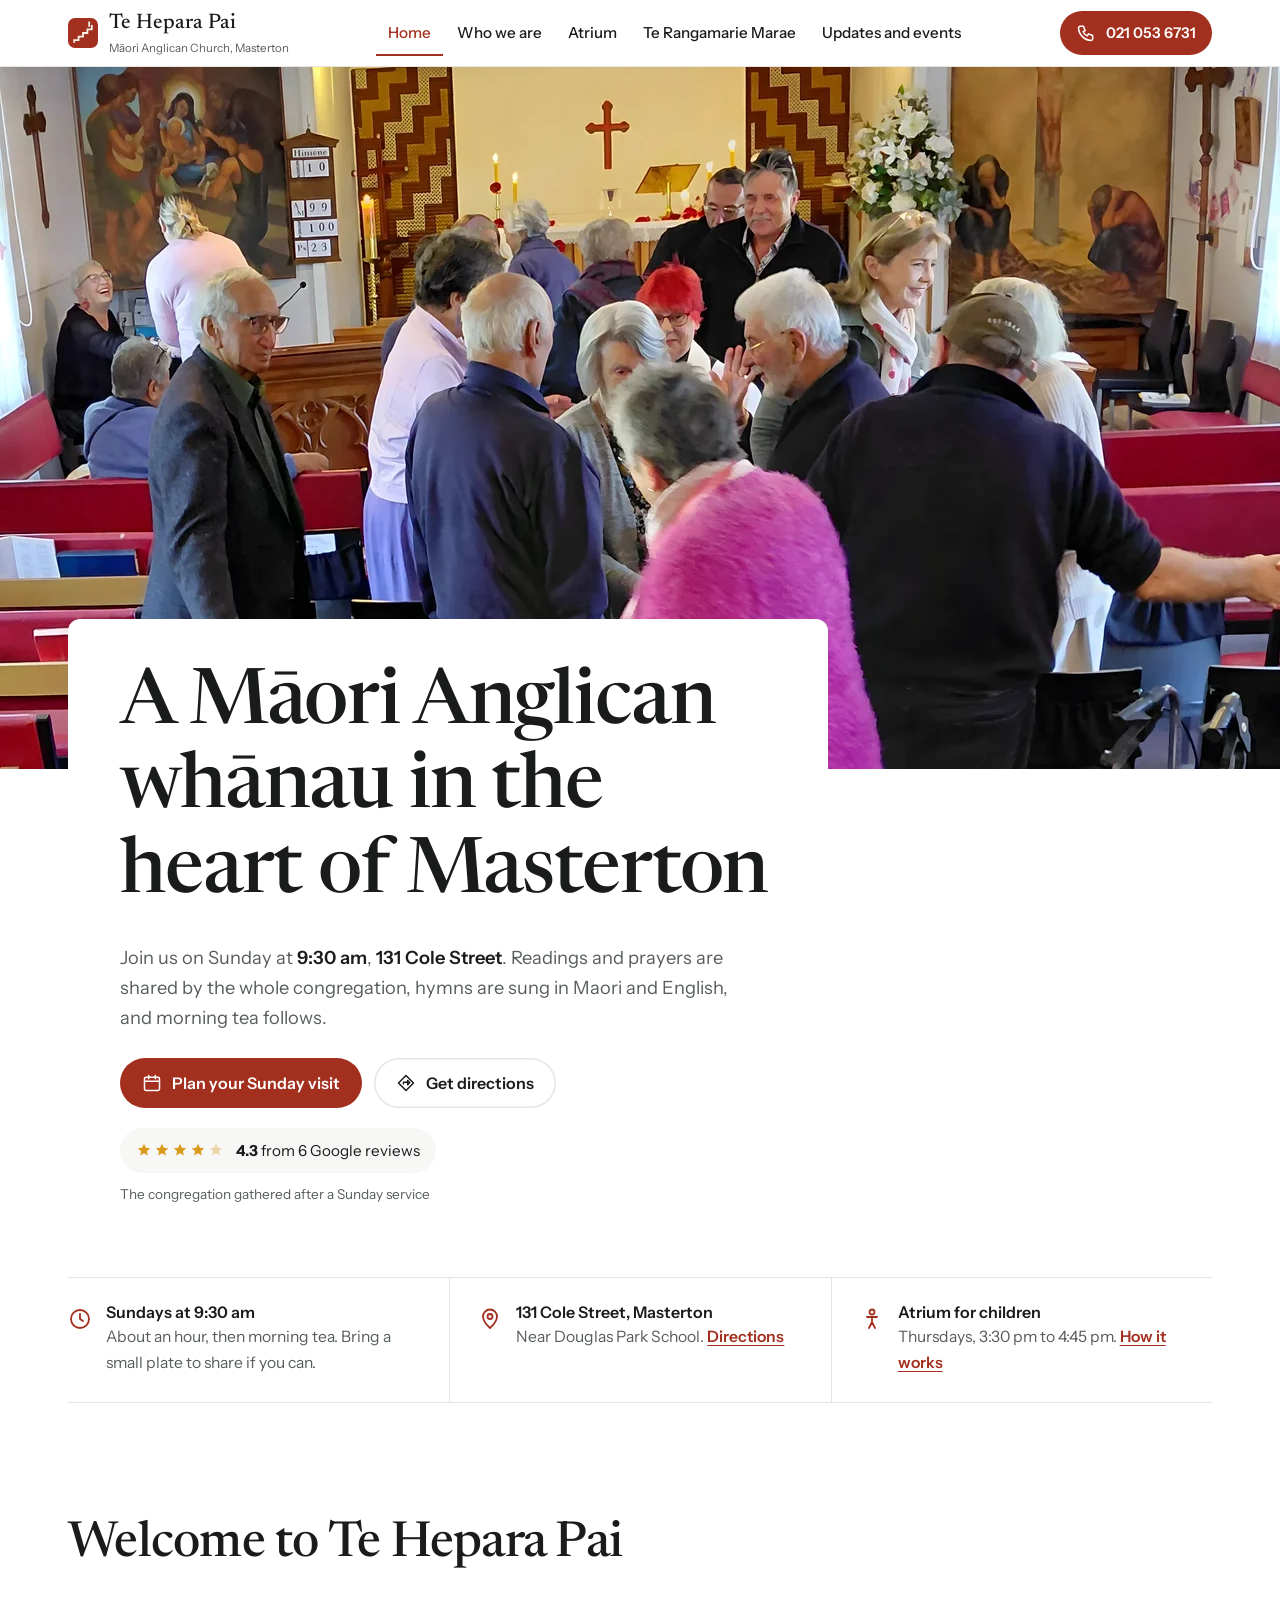
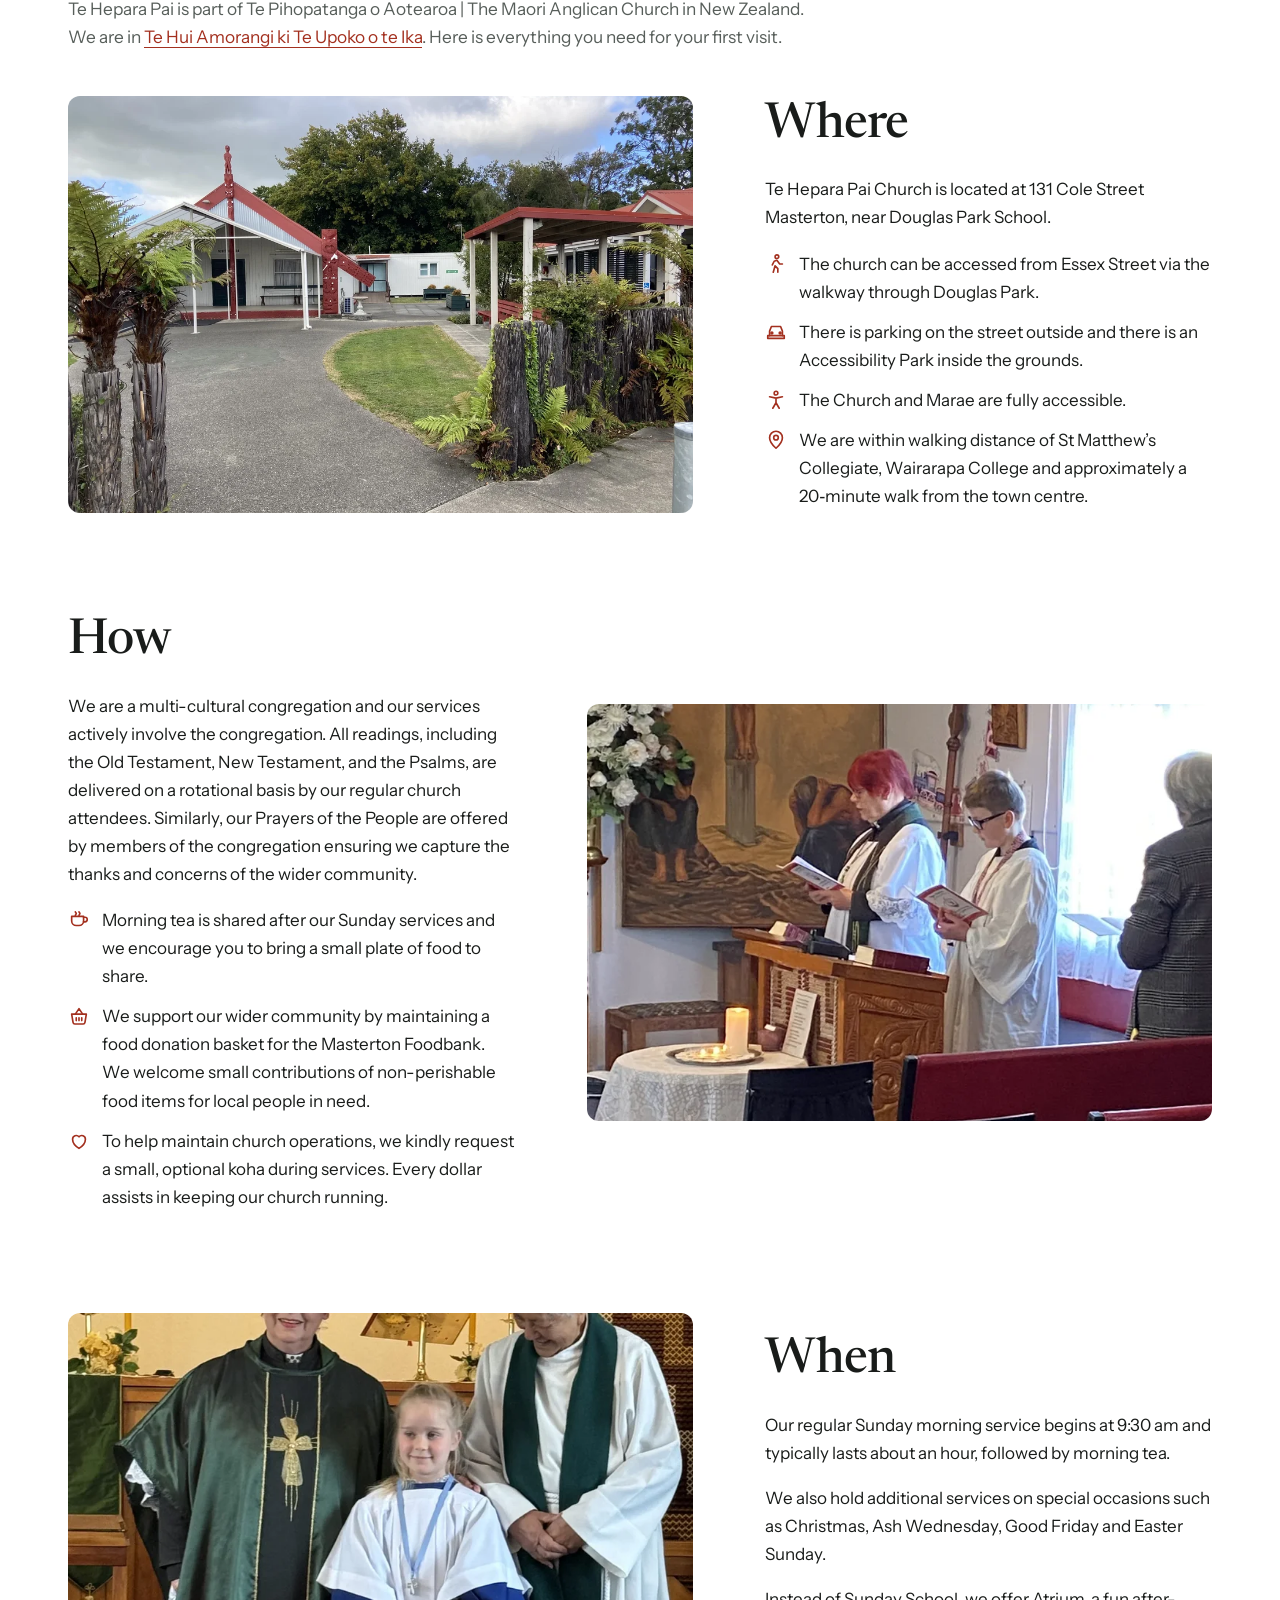
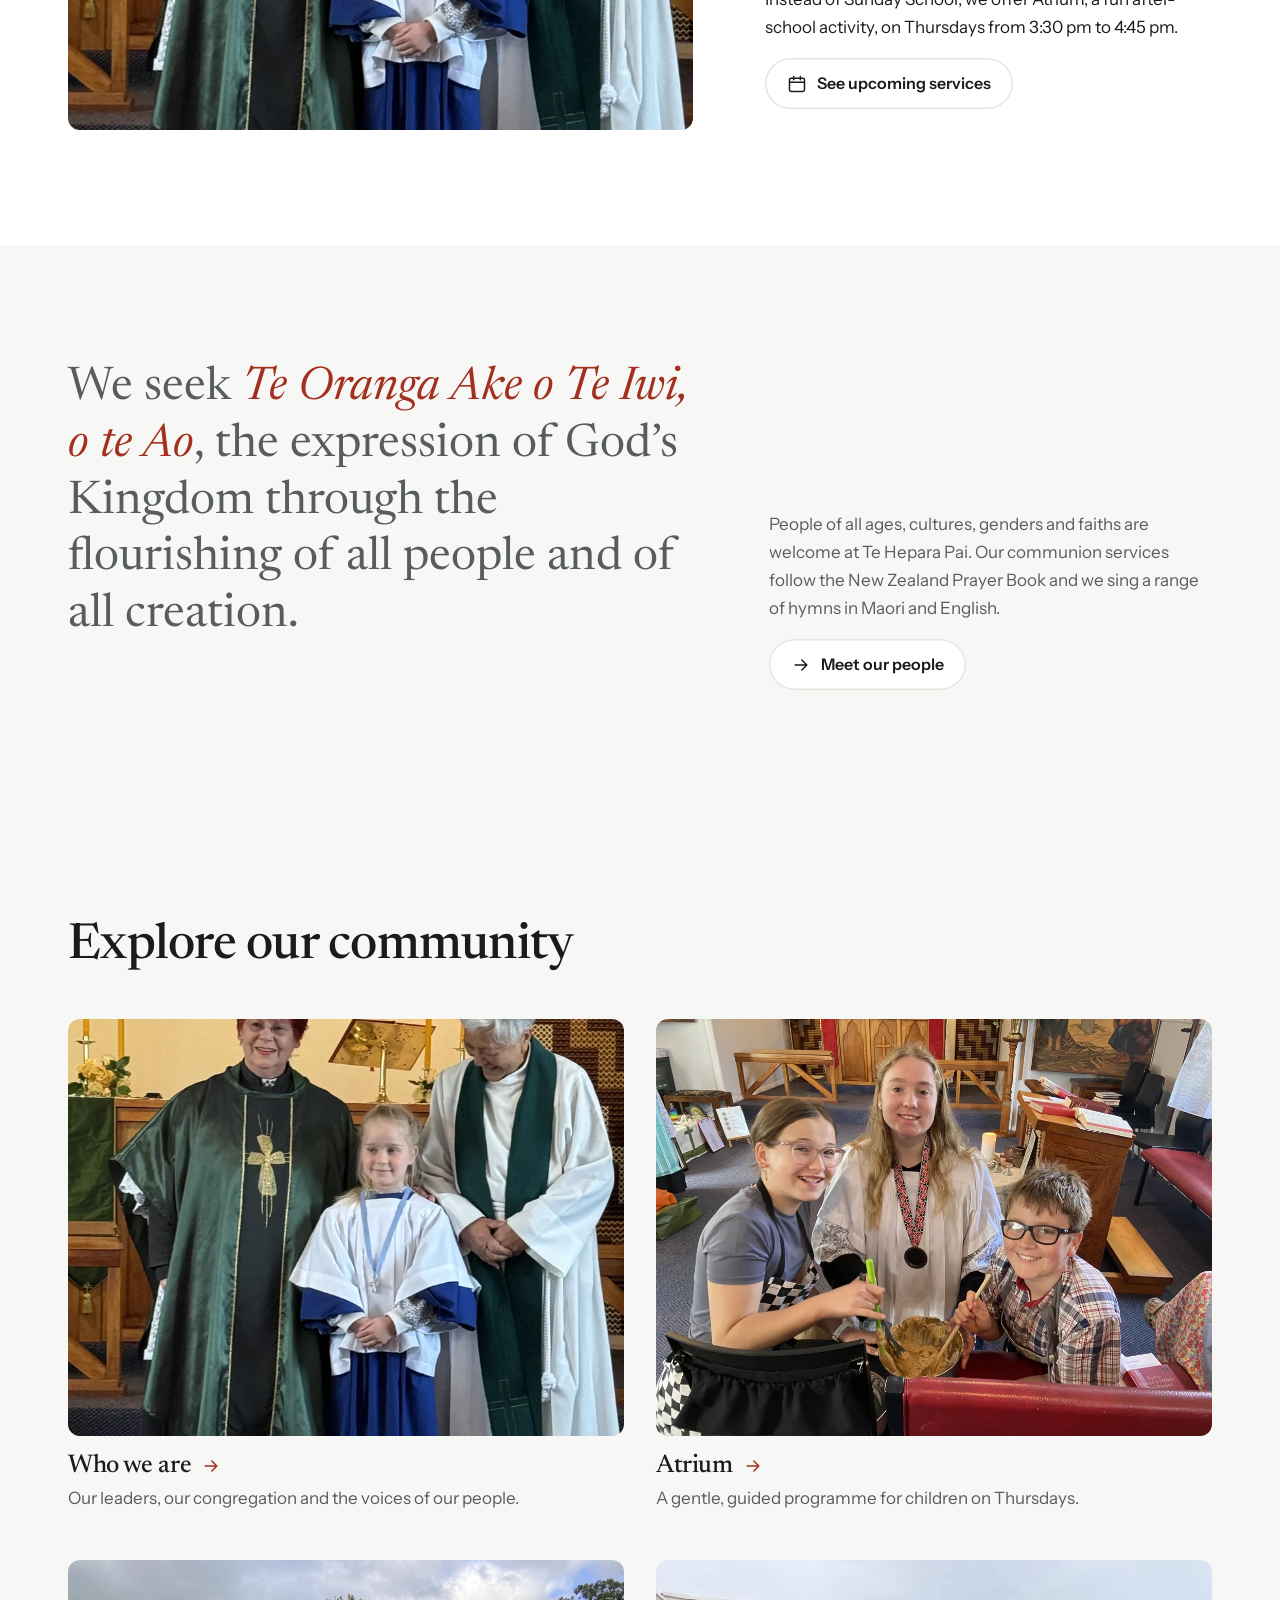
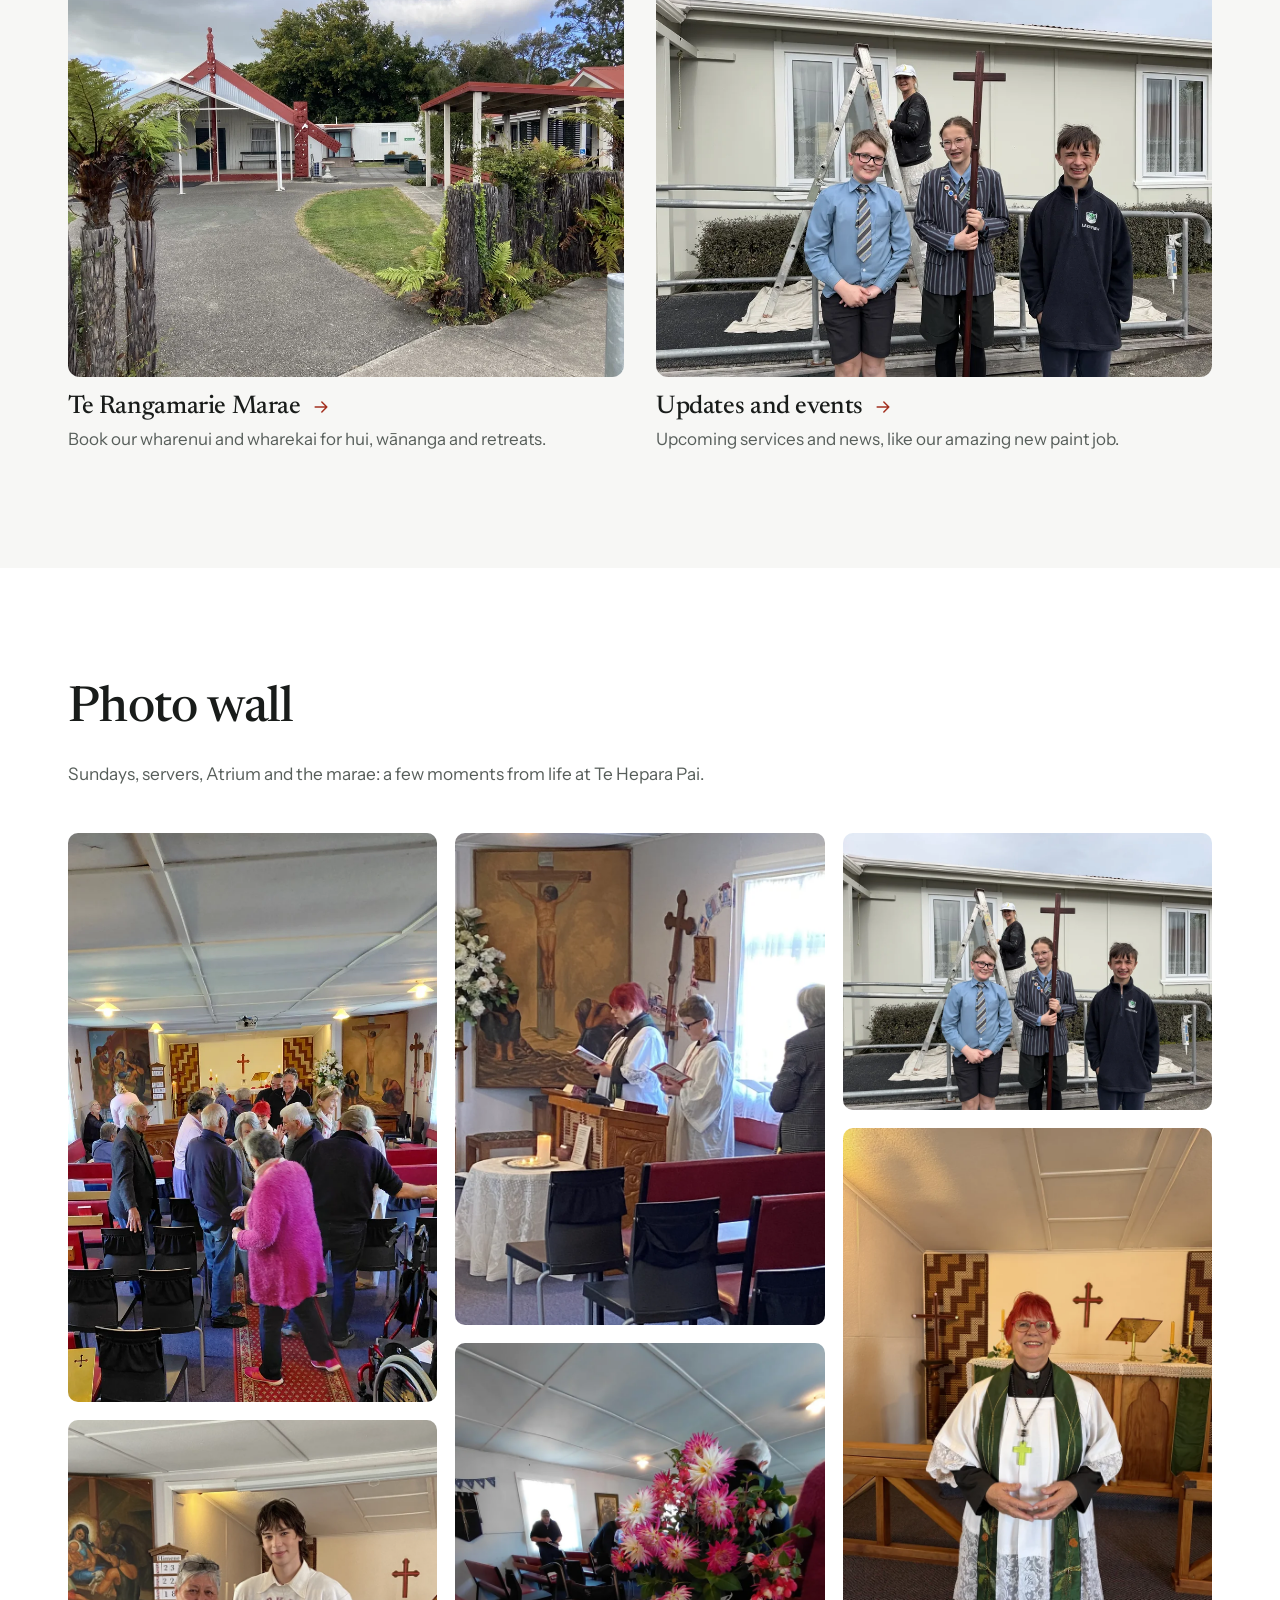
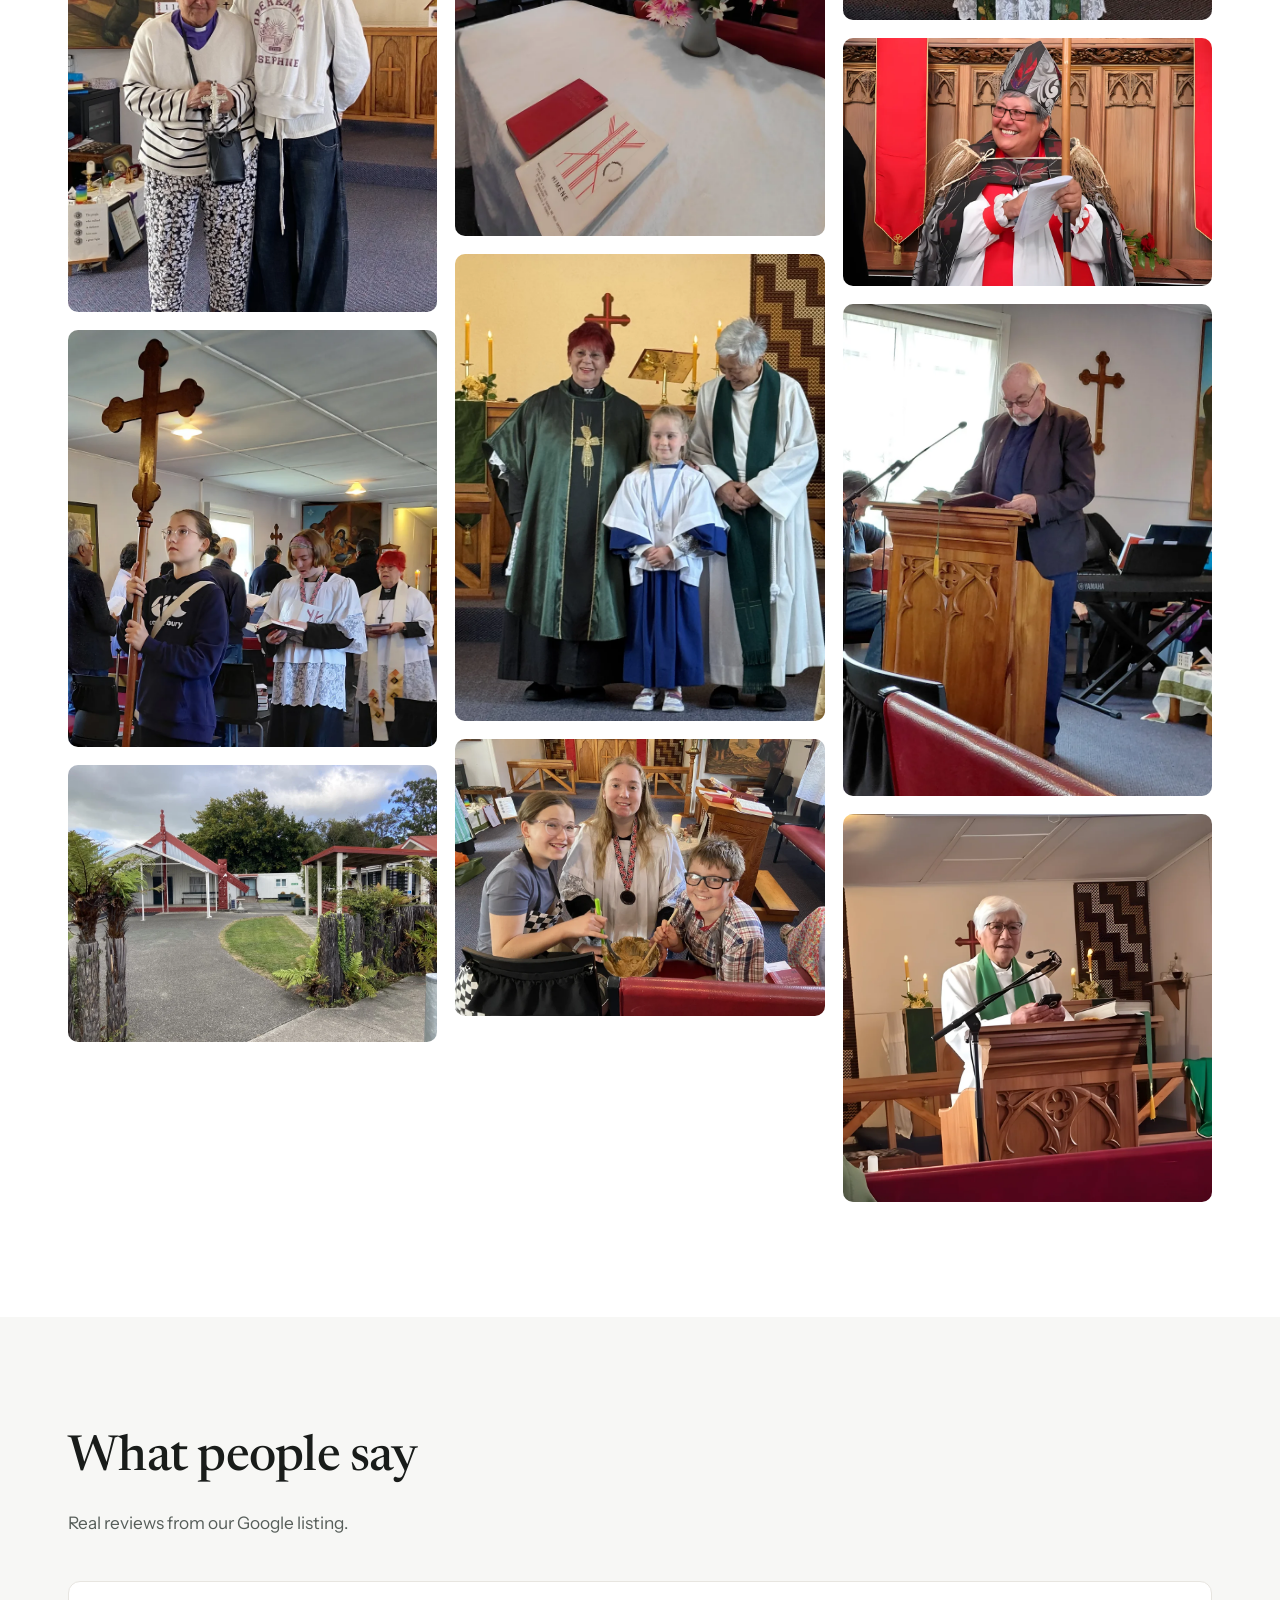
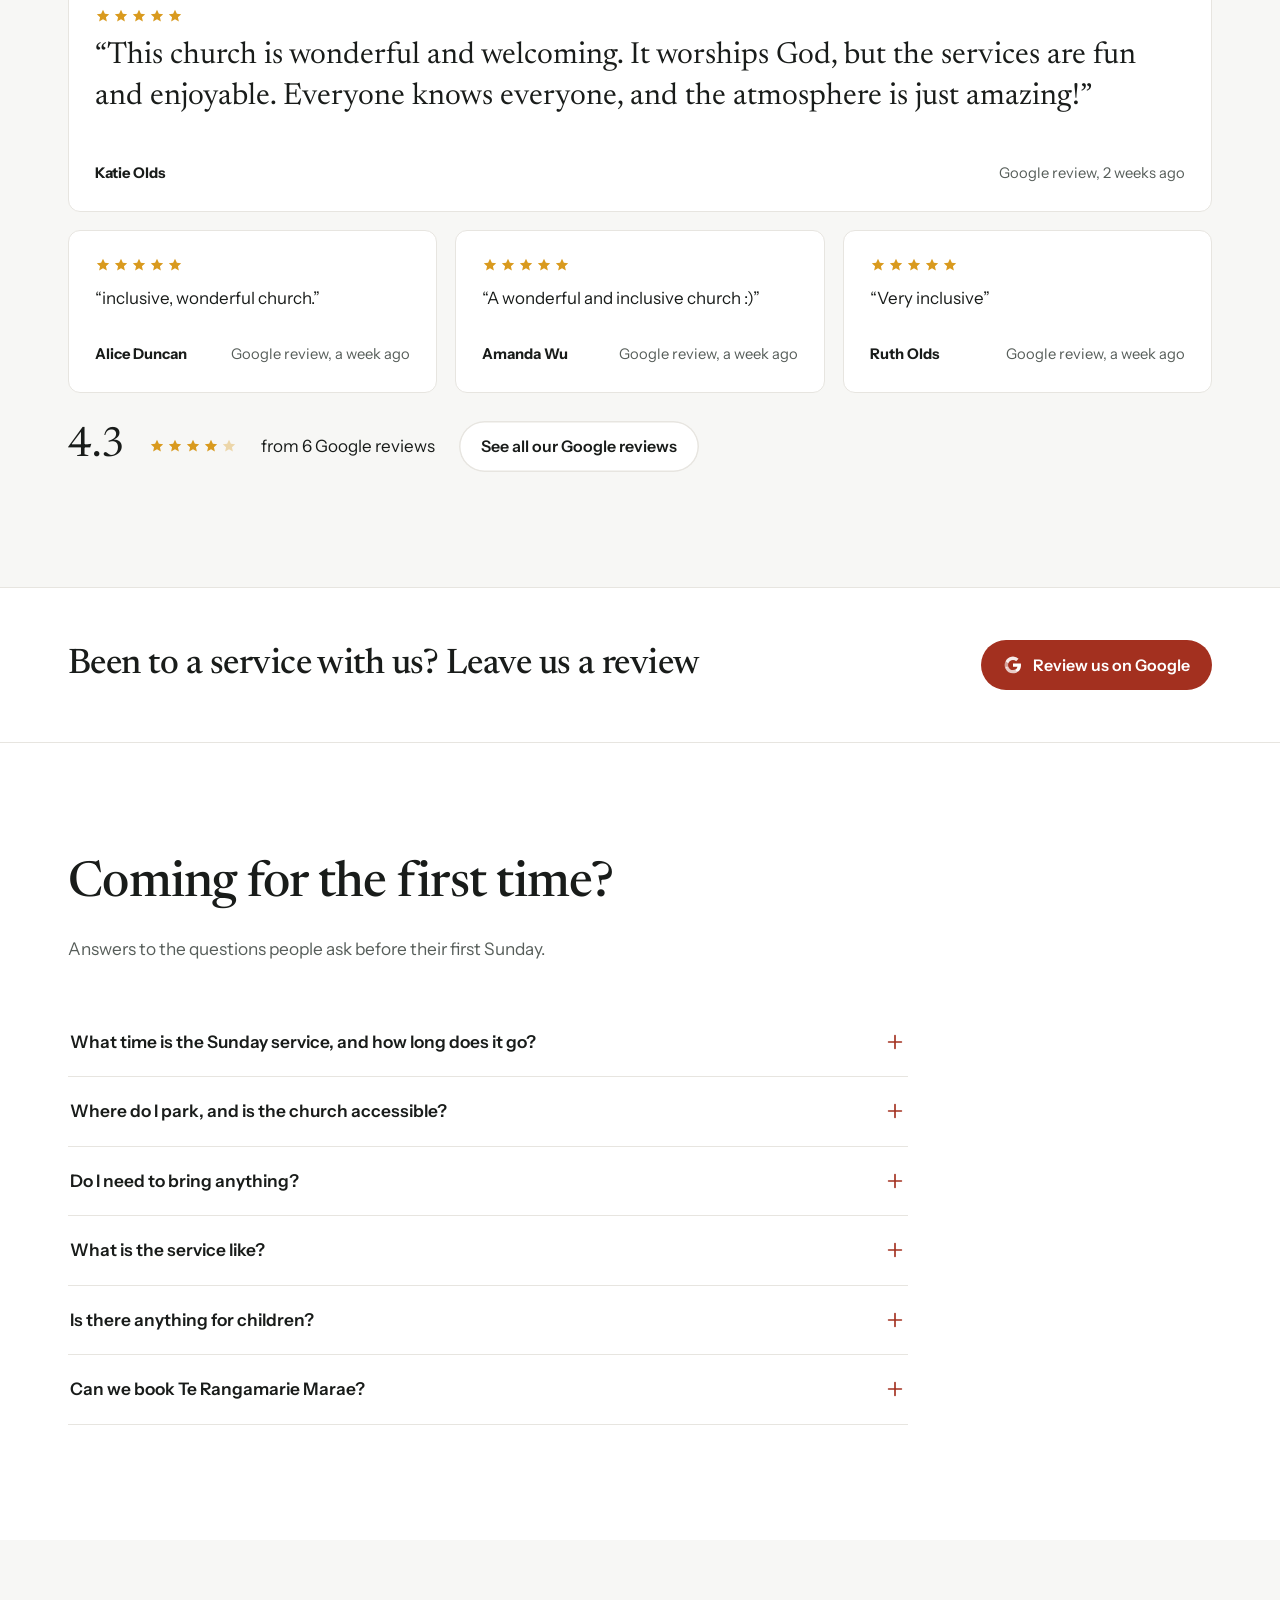
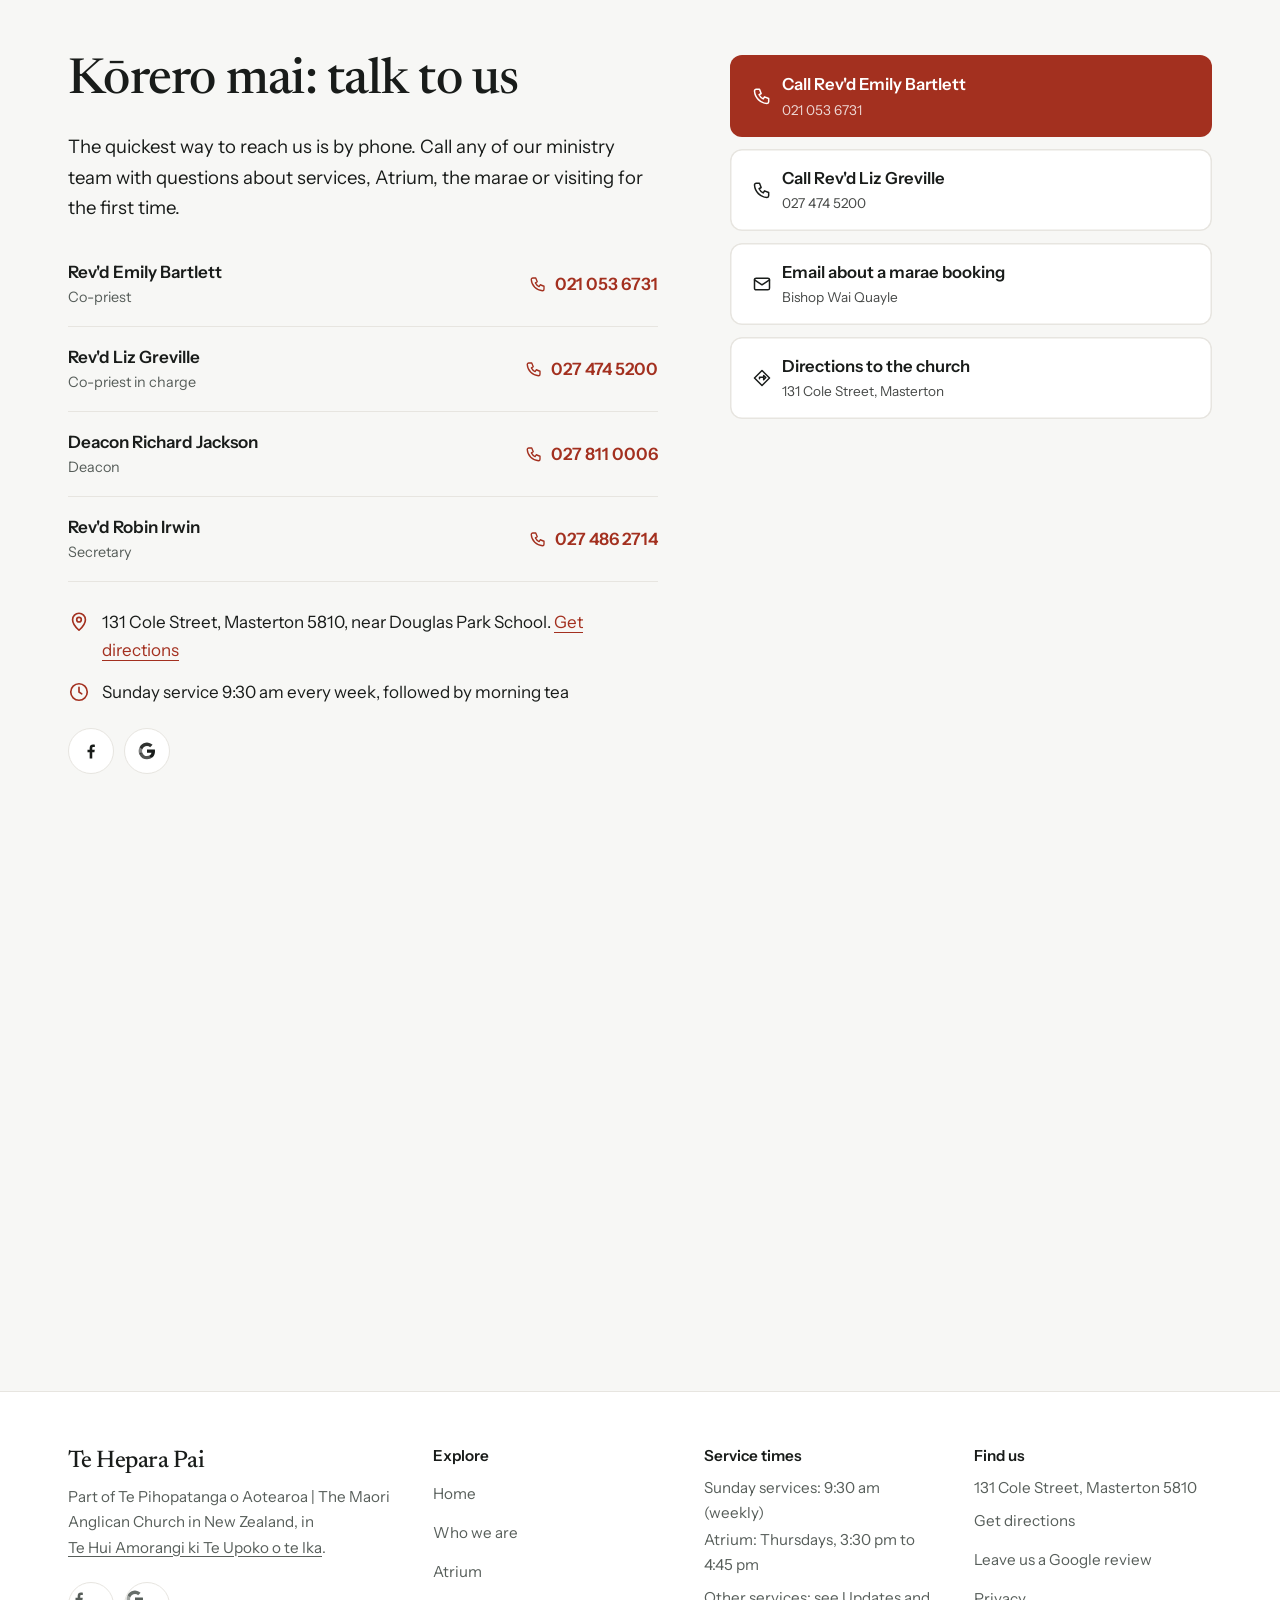
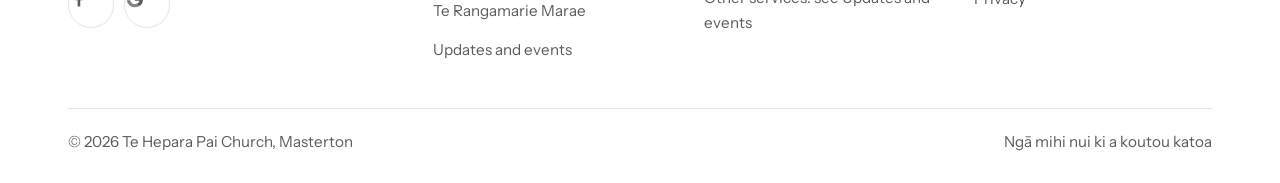
==== commit a1b7ef17: "Redesign as a white, photo-led site with full-bleed heroes and lightbox gallery Co-Authored-By: Clau" ====
--- a/index.html
+++ b/index.html
@@ -12,12 +12,12 @@
 <meta property="og:url" content="https://te-hepara-pai-demo.vercel.app/">
 <meta property="og:image" content="https://te-hepara-pai-demo.vercel.app/img/te-rangamarie-marae-1920.webp">
 <meta name="twitter:card" content="summary_large_image">
-<meta name="theme-color" content="#0f281d">
+<meta name="theme-color" content="#ffffff">
 <link rel="icon" href="favicon.svg" type="image/svg+xml">
 <link rel="preconnect" href="https://fonts.googleapis.com">
 <link rel="preconnect" href="https://fonts.gstatic.com" crossorigin>
-<link href="https://fonts.googleapis.com/css2?family=Figtree:wght@400;500;600;700&family=Young+Serif&display=swap" rel="stylesheet">
-<link rel="stylesheet" href="css/site.css?v=3">
+<link href="https://fonts.googleapis.com/css2?family=Instrument+Sans:wght@400;500;600&family=Newsreader:ital,opsz,wght@0,6..72,400;0,6..72,500;1,6..72,400&display=swap" rel="stylesheet">
+<link rel="stylesheet" href="css/site.css?v=5">
 </head>
 <body>
 <a class="skip" href="#main">Skip to content</a>
@@ -35,8 +35,11 @@
 <main id="main">
 
 <section class="hero" aria-labelledby="hero-h">
-  <div class="wrap hero-grid">
-    <div>
+  <div class="hero-media slides" aria-roledescription="slideshow" aria-label="Photos from Te Hepara Pai">
+    <img src="img/hero-sunday-2560.webp" srcset="img/hero-sunday-1280.webp 1280w, img/hero-sunday-2560.webp 2560w" sizes="100vw" width="2560" height="1440" alt="The congregation gathered after a Sunday service" fetchpriority="high" loading="eager" decoding="async" class="is-on" data-caption="The congregation gathered after a Sunday service"><img src="img/hero-marae-2560.webp" srcset="img/hero-marae-1280.webp 1280w, img/hero-marae-2560.webp 2560w" sizes="100vw" width="2560" height="1440" alt="Te Rangamarie Marae, beside the church on Cole Street" loading="lazy" decoding="async" data-caption="Te Rangamarie Marae, beside the church on Cole Street"><img src="img/hero-procession-2560.webp" srcset="img/hero-procession-1280.webp 1280w, img/hero-procession-2560.webp 2560w" sizes="100vw" width="2560" height="1440" alt="A young member carries the processional cross" loading="lazy" decoding="async" data-caption="A young member carries the processional cross"><img src="img/hero-service-2560.webp" srcset="img/hero-service-1280.webp 1280w, img/hero-service-2560.webp 2560w" sizes="100vw" width="2560" height="1440" alt="A reading at the altar during the service" loading="lazy" decoding="async" data-caption="A reading at the altar during the service">
+  </div>
+  <div class="wrap hero-text">
+    <div class="hero-card">
       <h1 id="hero-h">A Māori Anglican whānau in the heart of Masterton</h1>
       <p class="hero-lede">Join us on Sunday at <strong>9:30 am</strong>, <strong>131 Cole Street</strong>. Readings and prayers are shared by the whole congregation, hymns are sung in Maori and English, and morning tea follows.</p>
       <div class="hero-ctas">
@@ -44,14 +47,10 @@
         <a class="btn btn-ghost" href="https://www.google.com/maps/dir/?api=1&destination=Te+Hepara+Pai+Church%2C+131+Cole+Street%2C+Masterton+5810" target="_blank" rel="noopener"><svg viewBox="0 0 24 24" fill="none" stroke="currentColor" stroke-width="1.8" stroke-linecap="round" stroke-linejoin="round" aria-hidden="true"><path d="m12 3 9 9-9 9-9-9z"/><path d="M9 13v-2h5V9l2.5 2.5L14 14v-2"/></svg>Get directions</a>
       </div>
       <a class="rating-badge" href="https://maps.google.com/?cid=9561486418656844581" target="_blank" rel="noopener"><span class="stars" role="img" aria-label="Rated 4.3 out of 5"><svg viewBox="0 0 24 24" fill="currentColor" aria-hidden="true"><path d="m12 2.8 2.8 6 6.5.6-4.9 4.4 1.4 6.4L12 17l-5.8 3.2 1.4-6.4-4.9-4.4 6.5-.6z"/></svg><svg viewBox="0 0 24 24" fill="currentColor" aria-hidden="true"><path d="m12 2.8 2.8 6 6.5.6-4.9 4.4 1.4 6.4L12 17l-5.8 3.2 1.4-6.4-4.9-4.4 6.5-.6z"/></svg><svg viewBox="0 0 24 24" fill="currentColor" aria-hidden="true"><path d="m12 2.8 2.8 6 6.5.6-4.9 4.4 1.4 6.4L12 17l-5.8 3.2 1.4-6.4-4.9-4.4 6.5-.6z"/></svg><svg viewBox="0 0 24 24" fill="currentColor" aria-hidden="true"><path d="m12 2.8 2.8 6 6.5.6-4.9 4.4 1.4 6.4L12 17l-5.8 3.2 1.4-6.4-4.9-4.4 6.5-.6z"/></svg><svg class="half" viewBox="0 0 24 24" fill="currentColor" aria-hidden="true"><path d="m12 2.8 2.8 6 6.5.6-4.9 4.4 1.4 6.4L12 17l-5.8 3.2 1.4-6.4-4.9-4.4 6.5-.6z"/></svg></span><span><strong>4.3</strong> from 6 Google reviews</span></a>
-    </div>
-    <div class="hero-stack" aria-roledescription="slideshow" aria-label="Photos from Te Hepara Pai">
-      <img src="img/sunday-service-1920.webp" srcset="img/sunday-service-1080.webp 1080w, img/sunday-service-1920.webp 1920w" sizes="(min-width: 900px) 45vw, 100vw" width="1247" height="1920" alt="The congregation gathered after a Sunday service" fetchpriority="high" loading="eager" decoding="async" class="is-on" data-caption="The congregation gathered after a Sunday service"><img src="img/te-rangamarie-marae-1920.webp" srcset="img/te-rangamarie-marae-1080.webp 1080w, img/te-rangamarie-marae-1920.webp 1920w" sizes="(min-width: 900px) 45vw, 100vw" width="1920" height="1440" alt="Te Rangamarie Marae, beside the church on Cole Street" loading="lazy" decoding="async" data-caption="Te Rangamarie Marae, beside the church on Cole Street"><img src="img/procession-1920.webp" srcset="img/procession-1080.webp 1080w, img/procession-1920.webp 1920w" sizes="(min-width: 900px) 45vw, 100vw" width="1700" height="1920" alt="A young member carries the processional cross" loading="lazy" decoding="async" data-caption="A young member carries the processional cross"><img src="img/altar-flowers-1920.webp" srcset="img/altar-flowers-1080.webp 1080w, img/altar-flowers-1920.webp 1920w" sizes="(min-width: 900px) 45vw, 100vw" width="1440" height="1920" alt="Flowers on the table inside the church" loading="lazy" decoding="async" data-caption="Flowers on the table inside the church">
-      <p class="hero-caption" aria-live="off">The congregation gathered after a Sunday service</p>
-    </div>
-  </div>
-</section>
-<div class="poutama" aria-hidden="true" style="background-color:var(--green-deep)"></div>
+      <p class="hero-caption">The congregation gathered after a Sunday service</p>
+    </div>
+  </div>
+</section>
 
 <section class="visit" id="visit" aria-label="Join us on Sunday">
   <div class="wrap">
@@ -125,11 +124,11 @@
 <section class="section bone" aria-labelledby="explore-h">
   <div class="wrap">
     <div class="section-head reveal"><h2 id="explore-h">Explore our community</h2></div>
-    <div class="explore">
-      <a class="tile reveal" href="who-we-are.html"><img src="img/procession-1920.webp" srcset="img/procession-1080.webp 1080w, img/procession-1920.webp 1920w" sizes="(min-width: 760px) 66vw, 100vw" width="1700" height="1920" alt="" loading="lazy" decoding="async"><div class="tile-body"><h3>Who we are</h3><p>Our leaders, our congregation and the voices of our people.</p></div></a>
-      <a class="tile reveal" href="atrium.html"><img src="img/atrium-children-1920.webp" srcset="img/atrium-children-1080.webp 1080w, img/atrium-children-1920.webp 1920w" sizes="(min-width: 760px) 33vw, 100vw" width="1920" height="1440" alt="" loading="lazy" decoding="async"><div class="tile-body"><h3>Atrium</h3><p>A gentle, guided programme for children on Thursdays.</p></div></a>
-      <a class="tile reveal" href="marae.html"><img src="img/te-rangamarie-marae-1920.webp" srcset="img/te-rangamarie-marae-1080.webp 1080w, img/te-rangamarie-marae-1920.webp 1920w" sizes="(min-width: 760px) 33vw, 100vw" width="1920" height="1440" alt="" loading="lazy" decoding="async"><div class="tile-body"><h3>Te Rangamarie Marae</h3><p>Book our wharenui and wharekai for hui, wānanga and retreats.</p></div></a>
-      <a class="tile reveal" href="events.html"><img src="img/paint-job-1920.webp" srcset="img/paint-job-1080.webp 1080w, img/paint-job-1920.webp 1920w" sizes="(min-width: 760px) 66vw, 100vw" width="1920" height="1440" alt="" loading="lazy" decoding="async"><div class="tile-body"><h3>Updates and events</h3><p>Upcoming services and news, like our amazing new paint job.</p></div></a>
+    <div class="cards">
+      <a class="card reveal" href="who-we-are.html"><figure><img src="img/priests-and-server-1920.webp" srcset="img/priests-and-server-1080.webp 1080w, img/priests-and-server-1920.webp 1920w" sizes="(min-width: 760px) 50vw, 100vw" width="1519" height="1920" alt="Two of our priests with a young server" loading="lazy" decoding="async"></figure><h3>Who we are<svg viewBox="0 0 24 24" fill="none" stroke="currentColor" stroke-width="1.8" stroke-linecap="round" stroke-linejoin="round" aria-hidden="true"><path d="M5 12h14M13 6l6 6-6 6"/></svg></h3><p>Our leaders, our congregation and the voices of our people.</p></a>
+      <a class="card reveal" href="atrium.html"><figure><img src="img/atrium-children-1920.webp" srcset="img/atrium-children-1080.webp 1080w, img/atrium-children-1920.webp 1920w" sizes="(min-width: 760px) 50vw, 100vw" width="1920" height="1440" alt="Children at an Atrium session" loading="lazy" decoding="async"></figure><h3>Atrium<svg viewBox="0 0 24 24" fill="none" stroke="currentColor" stroke-width="1.8" stroke-linecap="round" stroke-linejoin="round" aria-hidden="true"><path d="M5 12h14M13 6l6 6-6 6"/></svg></h3><p>A gentle, guided programme for children on Thursdays.</p></a>
+      <a class="card reveal" href="marae.html"><figure><img src="img/te-rangamarie-marae-1920.webp" srcset="img/te-rangamarie-marae-1080.webp 1080w, img/te-rangamarie-marae-1920.webp 1920w" sizes="(min-width: 760px) 50vw, 100vw" width="1920" height="1440" alt="Te Rangamarie Marae" loading="lazy" decoding="async"></figure><h3>Te Rangamarie Marae<svg viewBox="0 0 24 24" fill="none" stroke="currentColor" stroke-width="1.8" stroke-linecap="round" stroke-linejoin="round" aria-hidden="true"><path d="M5 12h14M13 6l6 6-6 6"/></svg></h3><p>Book our wharenui and wharekai for hui, wānanga and retreats.</p></a>
+      <a class="card reveal" href="events.html"><figure><img src="img/paint-job-1920.webp" srcset="img/paint-job-1080.webp 1080w, img/paint-job-1920.webp 1920w" sizes="(min-width: 760px) 50vw, 100vw" width="1920" height="1440" alt="Young members outside the newly painted church" loading="lazy" decoding="async"></figure><h3>Updates and events<svg viewBox="0 0 24 24" fill="none" stroke="currentColor" stroke-width="1.8" stroke-linecap="round" stroke-linejoin="round" aria-hidden="true"><path d="M5 12h14M13 6l6 6-6 6"/></svg></h3><p>Upcoming services and news, like our amazing new paint job.</p></a>
     </div>
   </div>
 </section>
@@ -137,7 +136,7 @@
 <section class="section" aria-labelledby="photos-h">
   <div class="wrap">
     <div class="section-head reveal"><h2 id="photos-h">Photo wall</h2><p>Sundays, servers, Atrium and the marae: a few moments from life at Te Hepara Pai.</p></div>
-    <div class="gallery"><figure class="reveal"><img src="img/sunday-service-1920.webp" srcset="img/sunday-service-1080.webp 1080w, img/sunday-service-1920.webp 1920w" sizes="(min-width: 900px) 33vw, 50vw" width="1247" height="1920" alt="Members of the congregation together after the service" loading="lazy" decoding="async"></figure><figure class="reveal"><img src="img/whanau-1920.webp" srcset="img/whanau-1080.webp 1080w, img/whanau-1920.webp 1920w" sizes="(min-width: 900px) 33vw, 50vw" width="1440" height="1920" alt="Two members of the church whānau at Te Hepara Pai" loading="lazy" decoding="async"></figure><figure class="reveal"><img src="img/procession-1920.webp" srcset="img/procession-1080.webp 1080w, img/procession-1920.webp 1920w" sizes="(min-width: 900px) 33vw, 50vw" width="1700" height="1920" alt="The processional cross carried into the service" loading="lazy" decoding="async"></figure><figure class="reveal"><img src="img/te-rangamarie-marae-1920.webp" srcset="img/te-rangamarie-marae-1080.webp 1080w, img/te-rangamarie-marae-1920.webp 1920w" sizes="(min-width: 900px) 33vw, 50vw" width="1920" height="1440" alt="Te Rangamarie Marae from the driveway" loading="lazy" decoding="async"></figure><figure class="reveal"><img src="img/service-1920.webp" srcset="img/service-1080.webp 1080w, img/service-1920.webp 1920w" sizes="(min-width: 900px) 33vw, 50vw" width="1440" height="1920" alt="Clergy leading a reading at the altar" loading="lazy" decoding="async"></figure><figure class="reveal"><img src="img/altar-flowers-1920.webp" srcset="img/altar-flowers-1080.webp 1080w, img/altar-flowers-1920.webp 1920w" sizes="(min-width: 900px) 33vw, 50vw" width="1440" height="1920" alt="Flowers and prayer books on the table inside the church" loading="lazy" decoding="async"></figure><figure class="reveal"><img src="img/priests-and-server-1920.webp" srcset="img/priests-and-server-1080.webp 1080w, img/priests-and-server-1920.webp 1920w" sizes="(min-width: 900px) 33vw, 50vw" width="1519" height="1920" alt="Clergy with a young server at the altar" loading="lazy" decoding="async"></figure><figure class="reveal"><img src="img/atrium-children-1920.webp" srcset="img/atrium-children-1080.webp 1080w, img/atrium-children-1920.webp 1920w" sizes="(min-width: 900px) 33vw, 50vw" width="1920" height="1440" alt="Children enjoying an Atrium activity" loading="lazy" decoding="async"></figure></div>
+    <div class="gallery"><figure class="reveal"><button type="button" data-full="img/sunday-service-1920.webp" aria-label="View larger: Members of the congregation together after the service"><img src="img/sunday-service-1920.webp" srcset="img/sunday-service-1080.webp 1080w, img/sunday-service-1920.webp 1920w" sizes="(min-width: 900px) 33vw, 50vw" width="1247" height="1920" alt="Members of the congregation together after the service" loading="lazy" decoding="async"></button></figure><figure class="reveal"><button type="button" data-full="img/whanau-1920.webp" aria-label="View larger: Two members of the church whānau at Te Hepara Pai"><img src="img/whanau-1920.webp" srcset="img/whanau-1080.webp 1080w, img/whanau-1920.webp 1920w" sizes="(min-width: 900px) 33vw, 50vw" width="1440" height="1920" alt="Two members of the church whānau at Te Hepara Pai" loading="lazy" decoding="async"></button></figure><figure class="reveal"><button type="button" data-full="img/procession-1920.webp" aria-label="View larger: The processional cross carried into the service"><img src="img/procession-1920.webp" srcset="img/procession-1080.webp 1080w, img/procession-1920.webp 1920w" sizes="(min-width: 900px) 33vw, 50vw" width="1700" height="1920" alt="The processional cross carried into the service" loading="lazy" decoding="async"></button></figure><figure class="reveal"><button type="button" data-full="img/te-rangamarie-marae-1920.webp" aria-label="View larger: Te Rangamarie Marae from the driveway"><img src="img/te-rangamarie-marae-1920.webp" srcset="img/te-rangamarie-marae-1080.webp 1080w, img/te-rangamarie-marae-1920.webp 1920w" sizes="(min-width: 900px) 33vw, 50vw" width="1920" height="1440" alt="Te Rangamarie Marae from the driveway" loading="lazy" decoding="async"></button></figure><figure class="reveal"><button type="button" data-full="img/service-1920.webp" aria-label="View larger: Clergy leading a reading at the altar"><img src="img/service-1920.webp" srcset="img/service-1080.webp 1080w, img/service-1920.webp 1920w" sizes="(min-width: 900px) 33vw, 50vw" width="1440" height="1920" alt="Clergy leading a reading at the altar" loading="lazy" decoding="async"></button></figure><figure class="reveal"><button type="button" data-full="img/altar-flowers-1920.webp" aria-label="View larger: Flowers and prayer books on the table inside the church"><img src="img/altar-flowers-1920.webp" srcset="img/altar-flowers-1080.webp 1080w, img/altar-flowers-1920.webp 1920w" sizes="(min-width: 900px) 33vw, 50vw" width="1440" height="1920" alt="Flowers and prayer books on the table inside the church" loading="lazy" decoding="async"></button></figure><figure class="reveal"><button type="button" data-full="img/priests-and-server-1920.webp" aria-label="View larger: Clergy with a young server at the altar"><img src="img/priests-and-server-1920.webp" srcset="img/priests-and-server-1080.webp 1080w, img/priests-and-server-1920.webp 1920w" sizes="(min-width: 900px) 33vw, 50vw" width="1519" height="1920" alt="Clergy with a young server at the altar" loading="lazy" decoding="async"></button></figure><figure class="reveal"><button type="button" data-full="img/atrium-children-1920.webp" aria-label="View larger: Children enjoying an Atrium activity"><img src="img/atrium-children-1920.webp" srcset="img/atrium-children-1080.webp 1080w, img/atrium-children-1920.webp 1920w" sizes="(min-width: 900px) 33vw, 50vw" width="1920" height="1440" alt="Children enjoying an Atrium activity" loading="lazy" decoding="async"></button></figure><figure class="reveal"><button type="button" data-full="img/paint-job-1920.webp" aria-label="View larger: Young members outside the freshly painted church"><img src="img/paint-job-1920.webp" srcset="img/paint-job-1080.webp 1080w, img/paint-job-1920.webp 1920w" sizes="(min-width: 900px) 33vw, 50vw" width="1920" height="1440" alt="Young members outside the freshly painted church" loading="lazy" decoding="async"></button></figure><figure class="reveal"><button type="button" data-full="img/liz-greville-1920.webp" aria-label="View larger: Rev Liz Greville at the altar"><img src="img/liz-greville-1920.webp" srcset="img/liz-greville-1080.webp 1080w, img/liz-greville-1920.webp 1920w" sizes="(min-width: 900px) 33vw, 50vw" width="1440" height="1920" alt="Rev Liz Greville at the altar" loading="lazy" decoding="async"></button></figure><figure class="reveal"><button type="button" data-full="img/bishop-wai-quayle-1920.webp" aria-label="View larger: Bishop Waitohiariki Quayle"><img src="img/bishop-wai-quayle-1920.webp" srcset="img/bishop-wai-quayle-1080.webp 1080w, img/bishop-wai-quayle-1920.webp 1920w" sizes="(min-width: 900px) 33vw, 50vw" width="1920" height="1287" alt="Bishop Waitohiariki Quayle" loading="lazy" decoding="async"></button></figure><figure class="reveal"><button type="button" data-full="img/richard-jackson-1920.webp" aria-label="View larger: Deacon Richard Jackson reading at the lectern"><img src="img/richard-jackson-1920.webp" srcset="img/richard-jackson-1080.webp 1080w, img/richard-jackson-1920.webp 1920w" sizes="(min-width: 900px) 33vw, 50vw" width="1440" height="1920" alt="Deacon Richard Jackson reading at the lectern" loading="lazy" decoding="async"></button></figure><figure class="reveal"><button type="button" data-full="img/emily-bartlett-1920.webp" aria-label="View larger: Rev Emily Bartlett at the lectern"><img src="img/emily-bartlett-1920.webp" srcset="img/emily-bartlett-1080.webp 1080w, img/emily-bartlett-1920.webp 1920w" sizes="(min-width: 900px) 33vw, 50vw" width="1832" height="1920" alt="Rev Emily Bartlett at the lectern" loading="lazy" decoding="async"></button></figure></div>
   </div>
 </section>
 
@@ -193,7 +192,7 @@
   <div class="wrap"><iframe src="https://maps.google.com/maps?q=Te%20Hepara%20Pai%20Church%2C%20131%20Cole%20Street%2C%20Masterton%205810&z=16&output=embed" title="Map: Te Hepara Pai Church, 131 Cole Street, Masterton" loading="lazy" referrerpolicy="no-referrer-when-downgrade" allowfullscreen></iframe></div>
 </section>
 </main>
-<div class="poutama cream" style="background-color:var(--green-deep)" aria-hidden="true"></div>
+
 <footer class="site-footer">
   <div class="wrap">
     <div class="footer-grid">
@@ -212,6 +211,12 @@
     <div class="footer-base"><span>&copy; <span id="year">2026</span> Te Hepara Pai Church, Masterton</span><span>Ngā mihi nui ki a koutou katoa</span></div>
   </div>
 </footer>
-<script src="js/site.js?v=3" defer></script>
+<dialog class="lightbox" id="lightbox" aria-label="Photo viewer">
+  <button class="lb-btn lb-close" type="button" aria-label="Close photo"><svg viewBox="0 0 24 24" fill="none" stroke="currentColor" stroke-width="1.8" stroke-linecap="round" stroke-linejoin="round" aria-hidden="true"><path d="M6 6l12 12M18 6 6 18"/></svg></button>
+  <button class="lb-btn lb-prev" type="button" aria-label="Previous photo"><svg viewBox="0 0 24 24" fill="none" stroke="currentColor" stroke-width="1.8" stroke-linecap="round" stroke-linejoin="round" aria-hidden="true"><path d="M19 12H5M11 6l-6 6 6 6"/></svg></button>
+  <button class="lb-btn lb-next" type="button" aria-label="Next photo"><svg viewBox="0 0 24 24" fill="none" stroke="currentColor" stroke-width="1.8" stroke-linecap="round" stroke-linejoin="round" aria-hidden="true"><path d="M5 12h14M13 6l6 6-6 6"/></svg></button>
+  <figure><img src="" alt=""><figcaption></figcaption></figure>
+</dialog>
+<script src="js/site.js?v=5" defer></script>
 </body>
 </html>
--- a/css/site.css
+++ b/css/site.css
@@ -1,310 +1,299 @@
-/* Te Hepara Pai: warm paper, deep pounamu green, kōkōwai red */
+/* Te Hepara Pai: white, photo-led. One accent (kōkōwai red) for links and buttons. */
 :root{
-  --paper:#f7f2e8;
-  --bone:#efe6d4;
-  --ink:#1c2a22;
-  --ink-soft:#4a5a50;
-  --green:#173a2a;
-  --green-deep:#0f281d;
-  --green-line:#2c5240;
-  --kokowai:#a3301f;
-  --kokowai-dark:#86261a;
-  --cream-on-green:#efe6d4;
-  --muted-on-green:#c3cfc5;
-  --radius:14px;
-  --shadow:0 18px 40px -22px rgba(15,40,29,.45);
-  --display:"Young Serif", Georgia, "Times New Roman", serif;
-  --body:"Figtree", "Segoe UI", sans-serif;
-  --max:1180px;
-  --gutter:clamp(16px,4vw,40px);
+  --white:#ffffff;
+  --mist:#f7f7f5;
+  --line:#e7e5e0;
+  --ink:#191c1a;
+  --ink-soft:#575e5a;
+  --accent:#a3301f;
+  --accent-dark:#84261a;
+  --radius:12px;
+  --display:"Newsreader", Georgia, serif;
+  --body:"Instrument Sans", "Segoe UI", system-ui, sans-serif;
+  --max:1240px;
+  --gutter:clamp(16px,4.5vw,48px);
 }
 *,*::before,*::after{box-sizing:border-box}
-html{scroll-behavior:smooth;-webkit-text-size-adjust:100%}
+html{scroll-behavior:smooth;-webkit-text-size-adjust:100%;scrollbar-color:#c9c6bf var(--white)}
 @media (prefers-reduced-motion:reduce){html{scroll-behavior:auto}}
-body{margin:0;background:var(--paper);color:var(--ink);font-family:var(--body);font-size:17px;line-height:1.65;overflow-x:hidden}
+body{margin:0;background:var(--white);color:var(--ink);font-family:var(--body);font-size:17px;line-height:1.65;overflow-x:hidden}
 img{max-width:100%;height:auto;display:block;image-orientation:from-image}
-a{color:var(--kokowai);text-underline-offset:.2em;text-decoration-thickness:1px}
-a:hover{color:var(--kokowai-dark)}
-::selection{background:var(--kokowai);color:#fff}
-:focus-visible{outline:3px solid var(--kokowai);outline-offset:3px;border-radius:4px}
-.on-green :focus-visible,.site-header :focus-visible{outline-color:#f0b9a8}
-h1,h2,h3{font-family:var(--display);font-weight:400;line-height:1.12;letter-spacing:-.01em;text-wrap:balance;margin:0 0 .5em}
-h1{font-size:clamp(2.3rem,6.2vw,4.4rem)}
-h2{font-size:clamp(1.85rem,4vw,2.9rem)}
+a{color:var(--accent);text-underline-offset:.22em;text-decoration-thickness:1px}
+a:hover{color:var(--accent-dark)}
+::selection{background:var(--accent);color:#fff}
+:focus-visible{outline:2px solid var(--accent);outline-offset:3px;border-radius:4px}
+h1,h2,h3{font-family:var(--display);font-weight:500;line-height:1.1;letter-spacing:-.015em;text-wrap:balance;margin:0 0 .45em;color:var(--ink)}
+h1{font-size:clamp(2.4rem,6.4vw,4.8rem)}
+h2{font-size:clamp(1.9rem,4.2vw,3.1rem)}
 h3{font-size:clamp(1.3rem,2.2vw,1.6rem)}
 p{margin:0 0 1em;max-width:68ch}
-.wrap{max-width:var(--max);margin:0 auto;padding:0 var(--gutter)}
+.wrap{max-width:var(--max);margin:0 auto;padding-left:var(--gutter);padding-right:var(--gutter)}
 .skip{position:absolute;left:-999px;top:8px;background:#fff;color:var(--ink);padding:10px 14px;z-index:100;border-radius:8px}
 .skip:focus{left:8px}
 .sr{position:absolute;width:1px;height:1px;overflow:hidden;clip:rect(0 0 0 0);white-space:nowrap}
-html{scrollbar-color:var(--green-line) var(--bone)}
 
 /* ---------- Header ---------- */
-.site-header{position:sticky;top:0;z-index:50;background:rgba(15,40,29,.96);backdrop-filter:saturate(1.2) blur(8px);color:var(--cream-on-green);border-bottom:1px solid rgba(239,230,212,.12)}
-.nav{display:flex;align-items:center;justify-content:space-between;gap:16px;min-height:68px}
-.brand{display:flex;align-items:center;gap:12px;color:inherit;text-decoration:none}
-.brand-mark{width:34px;height:34px;flex:none}
-.brand-name{font-family:var(--display);font-size:1.3rem;line-height:1}
-.brand-sub{display:block;font-family:var(--body);font-size:.72rem;letter-spacing:.06em;color:var(--muted-on-green);margin-top:4px}
-.nav-links{display:none;list-style:none;margin:0;padding:0;gap:4px}
-.nav-links a{display:block;color:var(--cream-on-green);text-decoration:none;padding:10px 12px;border-radius:8px;font-size:.95rem}
-.nav-links a:hover{background:rgba(239,230,212,.08);color:#fff}
-.nav-links a[aria-current="page"]{box-shadow:inset 0 -2px 0 var(--kokowai);border-radius:0}
+.site-header{position:sticky;top:0;z-index:50;background:rgba(255,255,255,.94);backdrop-filter:saturate(1.4) blur(10px);border-bottom:1px solid var(--line)}
+.nav{display:flex;align-items:center;justify-content:space-between;gap:16px;min-height:66px}
+.brand{display:flex;align-items:center;gap:11px;color:var(--ink);text-decoration:none}
+.brand:hover{color:var(--ink)}
+.brand-mark{width:30px;height:30px;flex:none}
+.brand-name{font-family:var(--display);font-weight:500;font-size:1.32rem;line-height:1}
+.brand-sub{display:block;font-size:.72rem;color:var(--ink-soft);margin-top:3px;white-space:nowrap}
+@media (max-width:420px){.brand-sub{display:none}}
+.nav-links{display:none;list-style:none;margin:0;padding:0;gap:2px}
+.nav-links a{display:block;color:var(--ink);text-decoration:none;padding:10px 12px;font-size:.95rem;font-weight:500}
+.nav-links a:hover{color:var(--accent)}
+.nav-links a[aria-current="page"]{color:var(--accent);box-shadow:inset 0 -2px 0 var(--accent)}
 .nav-actions{display:flex;align-items:center;gap:8px}
-.btn{display:inline-flex;align-items:center;justify-content:center;gap:10px;min-height:48px;padding:12px 22px;border-radius:999px;font-family:var(--body);font-weight:600;font-size:1rem;text-decoration:none;border:0;cursor:pointer;transition:background-color .2s ease,transform .2s cubic-bezier(.16,1,.3,1),box-shadow .2s ease}
+.btn{display:inline-flex;align-items:center;justify-content:center;gap:10px;min-height:48px;padding:12px 22px;border-radius:999px;font-family:var(--body);font-weight:600;font-size:1rem;text-decoration:none;border:0;cursor:pointer;transition:background-color .2s ease,color .2s ease,box-shadow .2s ease,transform .2s cubic-bezier(.16,1,.3,1)}
 .btn svg{width:20px;height:20px;flex:none}
-.btn-primary{background:var(--kokowai);color:#fff}
-.btn-primary:hover{background:var(--kokowai-dark);color:#fff;transform:translateY(-1px)}
-.btn-ghost{background:transparent;color:var(--cream-on-green);box-shadow:inset 0 0 0 1.5px rgba(239,230,212,.55)}
-.btn-ghost:hover{background:rgba(239,230,212,.1);color:#fff}
-.btn-outline{background:transparent;color:var(--green);box-shadow:inset 0 0 0 1.5px var(--green)}
-.btn-outline:hover{background:var(--green);color:var(--paper)}
+.btn-primary{background:var(--accent);color:#fff}
+.btn-primary:hover{background:var(--accent-dark);color:#fff;transform:translateY(-1px)}
+.btn-ghost,.btn-outline{background:#fff;color:var(--ink);box-shadow:inset 0 0 0 1.5px var(--line)}
+.btn-ghost:hover,.btn-outline:hover{box-shadow:inset 0 0 0 1.5px var(--ink);color:var(--ink)}
 .btn-sm{min-height:44px;padding:10px 16px;font-size:.92rem}
-.menu-btn{display:inline-flex;align-items:center;justify-content:center;width:46px;height:46px;border-radius:10px;border:1px solid rgba(239,230,212,.3);background:transparent;color:var(--cream-on-green);cursor:pointer}
+.menu-btn{display:inline-flex;align-items:center;justify-content:center;width:46px;height:46px;border-radius:10px;border:1px solid var(--line);background:#fff;color:var(--ink);cursor:pointer}
 .menu-btn svg{width:22px;height:22px}
-.mobile-menu{display:none;border-top:1px solid rgba(239,230,212,.12);padding:8px 0 18px}
+.mobile-menu{display:none;border-top:1px solid var(--line);padding:6px 0 14px;background:#fff}
 .mobile-menu.open{display:block}
-.mobile-menu a{display:block;padding:14px var(--gutter);color:var(--cream-on-green);text-decoration:none;font-size:1.08rem}
-.mobile-menu a[aria-current="page"]{color:#fff;box-shadow:inset 3px 0 0 var(--kokowai)}
+.mobile-menu a{display:block;padding:14px var(--gutter);color:var(--ink);text-decoration:none;font-size:1.08rem;font-weight:500}
+.mobile-menu a[aria-current="page"]{color:var(--accent)}
 .call-label{display:none}
-@media (max-width:420px){.brand-sub{display:none}.brand-name{font-size:1.2rem}}
-.brand-sub{white-space:nowrap}
-@media (min-width:980px){
+@media (min-width:1000px){
   .nav-links{display:flex}
   .menu-btn,.mobile-menu,.mobile-menu.open{display:none}
   .call-label{display:inline}
 }
 
-/* ---------- Poutama motif (stepped tukutuku pattern) ---------- */
-.poutama{height:18px;background-repeat:repeat-x;background-size:36px 18px;background-image:url("data:image/svg+xml,%3Csvg xmlns='http://www.w3.org/2000/svg' width='36' height='18' viewBox='0 0 36 18'%3E%3Cpath d='M0 18V15h6v-3h6V9h6V6h6V3h6V0h6v3h-6v3h-6v3h-6v3h-6v3H6v3z' fill='%23a3301f'/%3E%3C/svg%3E")}
-.poutama.on-paper{opacity:.9}
-.poutama.cream{background-image:url("data:image/svg+xml,%3Csvg xmlns='http://www.w3.org/2000/svg' width='36' height='18' viewBox='0 0 36 18'%3E%3Cpath d='M0 18V15h6v-3h6V9h6V6h6V3h6V0h6v3h-6v3h-6v3h-6v3h-6v3H6v3z' fill='%23efe6d4' fill-opacity='.22'/%3E%3C/svg%3E")}
-
-/* ---------- Hero ---------- */
-.hero{background:var(--green-deep);color:var(--cream-on-green);position:relative;overflow:hidden}
-.hero::before{content:"";position:absolute;inset:0;background:
-  radial-gradient(120% 80% at 0% 0%,rgba(44,82,64,.55),transparent 60%);pointer-events:none}
-.hero-grid{position:relative;display:grid;gap:36px;padding-top:44px;padding-bottom:56px}
-.hero h1{color:#fff;margin-bottom:.4em}
-.hero-lede{font-size:1.12rem;color:var(--muted-on-green);max-width:46ch}
-.hero-lede strong{color:var(--cream-on-green);font-weight:600}
-.hero-ctas{display:flex;flex-wrap:wrap;gap:12px;margin:26px 0 22px}
-.rating-badge{display:inline-flex;align-items:center;gap:12px;padding:10px 16px;border-radius:999px;background:rgba(239,230,212,.08);border:1px solid rgba(239,230,212,.18);backdrop-filter:blur(10px);color:var(--cream-on-green);text-decoration:none;font-size:.95rem}
-.rating-badge:hover{background:rgba(239,230,212,.14);color:#fff}
-.stars{display:inline-flex;gap:2px;color:#e9b44c}
+/* subtle poutama hairline */
+.poutama{height:8px;background-repeat:repeat-x;background-size:16px 8px;opacity:.35;background-image:url("data:image/svg+xml,%3Csvg xmlns='http://www.w3.org/2000/svg' width='16' height='8' viewBox='0 0 16 8'%3E%3Cpath d='M0 8V6.5h3V5h3V3.5h3V2h3V.5h4V2h-3v1.5h-3V5H7v1.5H4V8z' fill='%23a3301f'/%3E%3C/svg%3E")}
+
+/* ---------- Photo heroes (full bleed, no overlay) ---------- */
+.hero{position:relative;background:var(--white)}
+.hero-media{position:relative;width:100%;aspect-ratio:4/3;max-height:72vh;overflow:hidden;background:var(--mist)}
+.hero-media img{position:absolute;inset:0;width:100%;height:100%;object-fit:cover;object-position:50% 40%}
+.hero-media img.pos-top{object-position:50% 12%}
+.hero-media.slides img{opacity:0;transform:scale(1.03);transition:opacity 1.4s ease,transform 7s ease-out}
+.hero-media.slides img.is-on{opacity:1;transform:scale(1)}
+@media (prefers-reduced-motion:reduce){.hero-media.slides img{transition:none;transform:none}}
+.hero-text{position:relative}
+.hero-card{background:#fff;padding:28px 0 8px}
+.hero-card h1{margin-bottom:.35em}
+.hero-lede{font-size:1.14rem;color:var(--ink-soft);max-width:52ch}
+.hero-lede strong{color:var(--ink);font-weight:600}
+.hero-ctas{display:flex;flex-wrap:wrap;gap:12px;margin:24px 0 20px}
+.hero-caption{margin:10px 0 0;font-size:.85rem;color:var(--ink-soft)}
+.rating-badge{display:inline-flex;align-items:center;gap:12px;padding:10px 16px;border-radius:999px;background:var(--mist);color:var(--ink);text-decoration:none;font-size:.95rem}
+.rating-badge:hover{color:var(--ink);background:#efeee9}
+.stars{display:inline-flex;gap:2px;color:#d99a1e}
 .stars svg{width:16px;height:16px}
-.stars .half{opacity:.4}
-.hero-stack{position:relative;aspect-ratio:4/5;max-height:640px;width:100%;border-radius:var(--radius);overflow:hidden;background:var(--green);box-shadow:0 30px 60px -30px rgba(0,0,0,.6)}
-.hero-stack img{position:absolute;inset:0;width:100%;height:100%;object-fit:cover;opacity:0;transform:scale(1.04);transition:opacity 1.4s ease,transform 7s ease-out}
-.hero-stack img.is-on{opacity:1;transform:scale(1)}
-.hero-stack::after{content:"";position:absolute;inset:0;background:linear-gradient(180deg,transparent 55%,rgba(15,40,29,.55));pointer-events:none}
-.hero-caption{position:absolute;left:16px;bottom:14px;z-index:2;font-size:.85rem;color:#fff;text-shadow:0 1px 6px rgba(0,0,0,.5)}
-@media (prefers-reduced-motion:reduce){.hero-stack img{transition:none;transform:none}}
+.stars .half{opacity:.35}
 @media (min-width:900px){
-  .hero-grid{grid-template-columns:1.1fr .9fr;align-items:center;padding-top:80px;padding-bottom:96px;gap:64px}
-}
-@media (max-width:899px){.hero-stack{aspect-ratio:4/3}}
-
-/* page heroes (inner pages) */
-.page-hero{background:var(--green-deep);color:var(--cream-on-green);position:relative;overflow:hidden}
-.page-hero-grid{display:grid;gap:28px;padding-top:48px;padding-bottom:52px;align-items:end}
-.page-hero h1{color:#fff;margin-bottom:.3em}
-.page-hero p{color:var(--muted-on-green);font-size:1.1rem;max-width:56ch}
-.page-hero figure{margin:0;border-radius:var(--radius);overflow:hidden;aspect-ratio:16/10}
-.page-hero figure img{width:100%;height:100%;object-fit:cover}
-@media (min-width:900px){.page-hero-grid{grid-template-columns:1fr 1fr;padding-top:80px;padding-bottom:84px;gap:56px;align-items:center}}
+  .hero-media{aspect-ratio:auto;max-height:none;height:clamp(520px,78vh,880px)}
+  .hero-card{margin-top:-150px;max-width:760px;padding:44px 52px 36px;border-radius:var(--radius) var(--radius) 0 0;margin-left:calc(-1 * 52px)}
+  .hero-text.wrap{padding-left:calc(var(--gutter) + 52px)}
+}
 
 /* ---------- Visit strip ---------- */
-.visit{background:var(--paper);position:relative}
-.visit-card{position:relative;margin-top:-28px;z-index:3;background:#fff;border-radius:var(--radius);box-shadow:var(--shadow);display:grid}
-.visit-item{display:flex;gap:14px;padding:22px 24px;border-bottom:1px solid var(--bone)}
+.visit{background:#fff}
+.visit-card{display:grid;border-top:1px solid var(--line);border-bottom:1px solid var(--line);margin-top:36px}
+.visit-item{display:flex;gap:14px;padding:22px 0;border-bottom:1px solid var(--line)}
 .visit-item:last-child{border-bottom:0}
-.visit-item svg{width:26px;height:26px;color:var(--kokowai);flex:none;margin-top:3px}
-.visit-item h3{font-family:var(--body);font-weight:700;font-size:1rem;margin:0 0 2px;letter-spacing:0}
+.visit-item svg{width:24px;height:24px;color:var(--accent);flex:none;margin-top:3px}
+.visit-item h3{font-family:var(--body);font-weight:600;font-size:1rem;margin:0 0 2px;letter-spacing:0}
 .visit-item p{margin:0;color:var(--ink-soft);font-size:.98rem}
 .visit-item a{font-weight:600}
-@media (min-width:860px){.visit-card{grid-template-columns:repeat(3,1fr)}.visit-item{border-bottom:0;border-right:1px solid var(--bone)}.visit-item:last-child{border-right:0}}
+@media (min-width:860px){.visit-card{grid-template-columns:repeat(3,1fr)}.visit-item{border-bottom:0;padding:26px 28px 26px 0}.visit-item+.visit-item{padding-left:28px;border-left:1px solid var(--line)}}
 
 /* ---------- Sections ---------- */
-.section{padding:clamp(64px,9vw,112px) 0}
-.section.bone{background:var(--bone)}
-.section.green{background:var(--green);color:var(--cream-on-green)}
-.section.green h2,.section.green h3{color:#fff}
-.section.green p{color:var(--muted-on-green)}
-.section.green a:not(.btn){color:#f3c3b4}
-.section-head{max-width:720px;margin-bottom:40px}
+.section{padding:clamp(64px,9vw,120px) 0;background:#fff}
+.section.bone,.section.green{background:var(--mist)}
+.section-head{max-width:760px;margin-bottom:44px}
 .section-head p{color:var(--ink-soft);font-size:1.08rem}
-.green .section-head p{color:var(--muted-on-green)}
-.lead{font-size:1.15rem}
-
-/* split block */
+.lead{font-size:1.16rem}
+
+/* split block: big photo + copy */
 .split{display:grid;gap:36px;align-items:center}
 .split figure{margin:0;position:relative}
-.split figure img{border-radius:var(--radius);width:100%;aspect-ratio:4/3;object-fit:cover;filter:saturate(.92) contrast(1.03)}
+.split figure img{border-radius:var(--radius);width:100%;aspect-ratio:4/3;object-fit:cover}
 .split figure.tall img{aspect-ratio:4/5}
-.tag{z-index:2;position:absolute;left:14px;top:14px;background:var(--kokowai);color:#fff;font-size:.8rem;font-weight:600;padding:6px 12px;border-radius:999px}
+.tag{z-index:2;position:absolute;left:14px;top:14px;background:#fff;color:var(--ink);font-size:.82rem;font-weight:600;padding:7px 13px;border-radius:999px}
 @media (min-width:900px){
-  .split{grid-template-columns:1fr 1fr;gap:72px}
+  .split{grid-template-columns:1.15fr .85fr;gap:72px}
+  .split.flip{grid-template-columns:.85fr 1.15fr}
   .split.flip figure{order:2}
 }
 
-/* Where How When trio */
-.trio{display:grid;gap:56px}
-.trio-item{display:grid;gap:28px;align-items:start}
-.trio-item h2{display:flex;align-items:baseline;gap:14px}
-.trio-item h2 .reo{font-family:var(--body);font-size:.9rem;font-weight:600;color:var(--kokowai);letter-spacing:.02em}
+/* Where How When: photo-led rows */
+.trio{display:grid;gap:clamp(64px,8vw,112px)}
+.trio-item{display:grid;gap:28px;align-items:center}
 .trio-item figure{margin:0}
-.trio-item figure img{border-radius:var(--radius);width:100%;aspect-ratio:4/3;object-fit:cover;filter:saturate(.92) contrast(1.03)}
+.trio-item figure img{border-radius:var(--radius);width:100%;aspect-ratio:3/2;object-fit:cover}
 @media (min-width:900px){
-  .trio-item{grid-template-columns:5fr 6fr;gap:64px;align-items:center}
+  .trio-item{grid-template-columns:7fr 5fr;gap:72px}
+  .trio-item:nth-child(even){grid-template-columns:5fr 7fr}
   .trio-item:nth-child(even) figure{order:2}
 }
-.facts{list-style:none;padding:0;margin:18px 0 0;display:grid;gap:10px}
+.facts{list-style:none;padding:0;margin:18px 0 0;display:grid;gap:12px}
 .facts li{display:flex;gap:12px;align-items:flex-start}
-.facts svg{width:22px;height:22px;color:var(--kokowai);flex:none;margin-top:3px}
+.facts svg{width:22px;height:22px;color:var(--accent);flex:none;margin-top:3px}
 
 /* mission */
-.mission{text-align:left}
-.mission blockquote{margin:0;font-family:var(--display);font-size:clamp(1.6rem,3.6vw,2.6rem);line-height:1.25;color:#fff;max-width:28ch}
-.mission blockquote em{font-style:normal;color:#f3c3b4}
-.mission-grid{display:grid;gap:40px;align-items:end}
+.mission-grid{display:grid;gap:36px;align-items:end}
+.mission blockquote{margin:0;font-family:var(--display);font-size:clamp(1.7rem,3.8vw,2.9rem);line-height:1.22;max-width:26ch;font-weight:400}
+.mission blockquote em{font-style:italic;color:var(--accent)}
+.mission p{color:var(--ink-soft)}
 @media (min-width:900px){.mission-grid{grid-template-columns:1.4fr 1fr;gap:80px}}
 
-/* explore tiles */
-.explore{display:grid;gap:18px}
-.tile{position:relative;display:block;border-radius:var(--radius);overflow:hidden;color:#fff;text-decoration:none;min-height:260px;background:var(--green)}
-.tile img{position:absolute;inset:0;width:100%;height:100%;object-fit:cover;transition:transform .8s cubic-bezier(.16,1,.3,1)}
-.tile::after{content:"";position:absolute;inset:0;background:linear-gradient(180deg,rgba(15,40,29,.05) 30%,rgba(15,40,29,.82))}
-.tile:hover img{transform:scale(1.04)}
-.tile-body{position:absolute;left:0;right:0;bottom:0;z-index:2;padding:22px}
-.tile-body h3{color:#fff;margin:0 0 4px}
-.tile-body p{margin:0;color:#e6ece7;font-size:.96rem}
-.tile:hover,.tile:focus-visible{color:#fff}
-@media (min-width:760px){.explore{grid-template-columns:repeat(6,1fr)}.tile{min-height:320px}.tile:nth-child(1){grid-column:span 4}.tile:nth-child(2){grid-column:span 2}.tile:nth-child(3){grid-column:span 2}.tile:nth-child(4){grid-column:span 4}}
-
-/* gallery (masonry, natural ratios) */
-.gallery{column-count:2;column-gap:14px}
-.gallery figure{break-inside:avoid;margin:0 0 14px}
-.gallery img{width:100%;height:auto;border-radius:10px;filter:saturate(.92) contrast(1.03)}
+/* explore: image cards with big images + short captions */
+.cards{display:grid;gap:36px}
+.card{display:block;color:var(--ink);text-decoration:none}
+.card figure{margin:0 0 16px;border-radius:var(--radius);overflow:hidden;aspect-ratio:4/3;background:var(--mist)}
+.card img{width:100%;height:100%;object-fit:cover;transition:transform .9s cubic-bezier(.16,1,.3,1)}
+.card:hover img{transform:scale(1.035)}
+.card h3{margin:0 0 4px;display:flex;align-items:center;gap:10px}
+.card h3 svg{width:20px;height:20px;color:var(--accent);transition:transform .3s cubic-bezier(.16,1,.3,1)}
+.card:hover h3 svg{transform:translateX(4px)}
+.card p{margin:0;color:var(--ink-soft)}
+.card:hover{color:var(--ink)}
+@media (min-width:760px){.cards{grid-template-columns:1fr 1fr;gap:48px 32px}}
+
+/* photo wall (masonry, natural ratios) + lightbox */
+.gallery{column-count:2;column-gap:10px}
+.gallery figure{break-inside:avoid;margin:0 0 10px}
+.gallery button{display:block;width:100%;padding:0;border:0;background:none;cursor:zoom-in;border-radius:10px;overflow:hidden}
+.gallery img{width:100%;height:auto;transition:transform .8s cubic-bezier(.16,1,.3,1),filter .3s ease}
+.gallery button:hover img{transform:scale(1.03)}
+.gallery figcaption{font-size:.85rem;color:var(--ink-soft);padding:8px 2px 4px}
 @media (min-width:900px){.gallery{column-count:3;column-gap:18px}.gallery figure{margin-bottom:18px}}
+.lightbox{border:0;padding:0;margin:0;width:100vw;height:100vh;max-width:100vw;max-height:100vh;background:rgba(255,255,255,.97);color:var(--ink)}
+.lightbox::backdrop{background:rgba(255,255,255,.9)}
+.lightbox[open]{display:flex;flex-direction:column;align-items:center;justify-content:center}
+.lightbox figure{margin:0;display:flex;flex-direction:column;align-items:center;gap:12px;padding:64px 16px 24px;max-width:100%;max-height:100%}
+.lightbox img{max-width:min(92vw,1600px);max-height:calc(100vh - 150px);width:auto;height:auto;object-fit:contain;border-radius:6px}
+.lightbox figcaption{font-size:.95rem;color:var(--ink-soft);text-align:center;max-width:60ch}
+.lb-btn{position:absolute;display:inline-flex;align-items:center;justify-content:center;width:48px;height:48px;border-radius:50%;border:1px solid var(--line);background:#fff;color:var(--ink);cursor:pointer}
+.lb-btn svg{width:22px;height:22px}
+.lb-btn:hover{border-color:var(--ink)}
+.lb-close{top:14px;right:14px}
+.lb-prev{left:14px;top:50%;transform:translateY(-50%)}
+.lb-next{right:14px;top:50%;transform:translateY(-50%)}
+@media (max-width:700px){.lb-prev,.lb-next{top:auto;bottom:14px;transform:none}}
+[data-lightbox]{cursor:zoom-in}
 
 /* reviews */
 .reviews{display:grid;gap:18px}
-.review{background:#fff;border-radius:var(--radius);padding:26px;display:flex;flex-direction:column;gap:12px;box-shadow:0 10px 30px -24px rgba(15,40,29,.6)}
+.review{background:#fff;border:1px solid var(--line);border-radius:var(--radius);padding:26px;display:flex;flex-direction:column;gap:12px}
 .review blockquote{margin:0;font-size:1.06rem}
-.review footer{margin-top:auto;display:flex;justify-content:space-between;align-items:center;font-size:.92rem;color:var(--ink-soft)}
+.review footer{margin-top:auto;display:flex;flex-wrap:wrap;justify-content:space-between;gap:4px 12px;align-items:center;font-size:.92rem;color:var(--ink-soft)}
 .review footer strong{color:var(--ink)}
 .review-wide{grid-column:1/-1}
-.review-wide blockquote{font-family:var(--display);font-size:clamp(1.3rem,2.6vw,1.8rem);line-height:1.35}
+.review-wide blockquote{font-family:var(--display);font-size:clamp(1.35rem,2.6vw,1.9rem);line-height:1.35}
 @media (min-width:760px){.reviews{grid-template-columns:repeat(3,1fr)}}
 .reviews-summary{display:flex;flex-wrap:wrap;align-items:center;gap:16px 24px;margin-top:28px}
-.score{font-family:var(--display);font-size:2.4rem;line-height:1}
+.score{font-family:var(--display);font-size:2.6rem;line-height:1}
 
 /* banner */
-.banner{background:var(--green-deep);color:var(--cream-on-green);padding:44px 0}
+.banner{background:#fff;padding:52px 0;border-top:1px solid var(--line);border-bottom:1px solid var(--line)}
 .banner .wrap{display:flex;flex-wrap:wrap;align-items:center;justify-content:space-between;gap:18px}
-.banner h2{color:#fff;margin:0;font-size:clamp(1.5rem,3vw,2.1rem)}
+.banner h2{margin:0;font-size:clamp(1.5rem,3vw,2.2rem)}
 
 /* FAQ */
-.faq{max-width:820px}
-.faq details{border-bottom:1px solid #d9cfba}
-.faq summary{list-style:none;cursor:pointer;display:flex;justify-content:space-between;align-items:center;gap:16px;padding:20px 4px;min-height:48px;font-weight:600;font-size:1.08rem}
+.faq{max-width:840px}
+.faq details{border-bottom:1px solid var(--line)}
+.faq summary{list-style:none;cursor:pointer;display:flex;justify-content:space-between;align-items:center;gap:16px;padding:20px 2px;min-height:48px;font-weight:600;font-size:1.08rem}
 .faq summary::-webkit-details-marker{display:none}
-.faq summary svg{width:22px;height:22px;flex:none;color:var(--kokowai);transition:transform .25s ease}
+.faq summary svg{width:22px;height:22px;flex:none;color:var(--accent);transition:transform .25s ease}
 .faq details[open] summary svg{transform:rotate(45deg)}
-.faq details p{padding:0 4px 14px;color:var(--ink-soft)}
+.faq details p{padding:0 2px 14px;color:var(--ink-soft)}
 
 /* contact */
 .contact-grid{display:grid;gap:40px}
 @media (min-width:900px){.contact-grid{grid-template-columns:1.1fr .9fr;gap:72px}}
-.people{list-style:none;margin:0;padding:0;display:grid;gap:2px}
-.people li{display:flex;flex-wrap:wrap;justify-content:space-between;align-items:center;gap:6px 16px;padding:16px 0;border-bottom:1px solid var(--green-line)}
-.people .who{color:#fff;font-weight:600}
-.people .role{display:block;color:var(--muted-on-green);font-size:.9rem;font-weight:400}
-.people a{color:#f3c3b4;font-weight:600;text-decoration:none;min-height:44px;display:inline-flex;align-items:center;gap:8px}
+.people{list-style:none;margin:0;padding:0}
+.people li{display:flex;flex-wrap:wrap;justify-content:space-between;align-items:center;gap:6px 16px;padding:16px 0;border-bottom:1px solid var(--line)}
+.people .who{font-weight:600}
+.people .role{display:block;color:var(--ink-soft);font-size:.9rem;font-weight:400}
+.people a{font-weight:600;text-decoration:none;min-height:44px;display:inline-flex;align-items:center;gap:8px}
 .people a svg{width:18px;height:18px}
-.people a:hover{color:#fff}
-.contact-actions{display:grid;gap:14px;align-content:start}
-.contact-actions .btn{min-height:60px;font-size:1.06rem;justify-content:flex-start;padding:16px 24px;border-radius:var(--radius)}
-.contact-actions .btn small{display:block;font-weight:400;font-size:.85rem;opacity:.85}
+.contact-actions{display:grid;gap:12px;align-content:start}
+.contact-actions .btn{min-height:62px;font-size:1.04rem;justify-content:flex-start;padding:16px 22px;border-radius:var(--radius)}
+.contact-actions .btn small{display:block;font-weight:400;font-size:.85rem;opacity:.8}
 .info-rows{list-style:none;padding:0;margin:26px 0 0;display:grid;gap:14px}
 .info-rows li{display:flex;gap:12px}
-.info-rows svg{width:22px;height:22px;color:#f3c3b4;flex:none;margin-top:3px}
+.info-rows svg{width:22px;height:22px;color:var(--accent);flex:none;margin-top:3px}
 .socials{display:flex;gap:10px;margin-top:22px}
-.socials a{display:inline-flex;align-items:center;justify-content:center;width:46px;height:46px;border-radius:50%;background:rgba(239,230,212,.08);color:var(--cream-on-green)}
-.socials a:hover{background:var(--kokowai);color:#fff}
+.socials a{display:inline-flex;align-items:center;justify-content:center;width:46px;height:46px;border-radius:50%;border:1px solid var(--line);color:var(--ink);background:#fff}
+.socials a:hover{border-color:var(--accent);color:var(--accent)}
 .socials svg{width:20px;height:20px}
 
 /* map */
-.map{padding:0 0 clamp(56px,8vw,96px);background:var(--green)}
-.map iframe{display:block;width:100%;height:380px;border:0;border-radius:var(--radius);filter:saturate(.85)}
-
-/* people cards (who we are) */
-.leaders{display:grid;gap:56px}
+.map{padding:0 0 clamp(56px,8vw,104px);background:var(--mist)}
+.map iframe{display:block;width:100%;height:400px;border:0;border-radius:var(--radius)}
+
+/* leaders */
+.leaders{display:grid;gap:clamp(56px,7vw,96px)}
 .leader{display:grid;gap:26px;align-items:start}
 .leader figure{margin:0}
-.leader figure img{width:100%;border-radius:var(--radius);aspect-ratio:4/5;object-fit:cover;filter:saturate(.95)}
-.leader .role{color:var(--kokowai);font-weight:600;margin:-.2em 0 .9em}
+.leader figure img{width:100%;border-radius:var(--radius);aspect-ratio:4/5;object-fit:cover}
+.leader .role{color:var(--accent);font-weight:600;margin:-.2em 0 .9em}
 .leader .phone{display:inline-flex;align-items:center;gap:8px;font-weight:600;min-height:44px}
 .leader .phone svg{width:18px;height:18px}
-.leader.feature{background:#fff;border-radius:var(--radius);padding:clamp(22px,4vw,44px);box-shadow:var(--shadow)}
 .leader.feature figure img{aspect-ratio:3/2}
-.seal{width:110px;height:auto;margin-top:8px}
-.avatar{width:120px;height:120px;border-radius:50%;background:var(--green);color:var(--cream-on-green);display:flex;align-items:center;justify-content:center;font-family:var(--display);font-size:2.4rem;box-shadow:0 0 0 4px var(--paper),0 0 0 6px var(--kokowai)}
+.seal{width:96px;height:auto;margin-top:8px}
+.avatar{width:120px;height:120px;border-radius:50%;background:var(--mist);color:var(--ink);display:flex;align-items:center;justify-content:center;font-family:var(--display);font-size:2.4rem;border:1px solid var(--line)}
 @media (min-width:860px){
-  .leader{grid-template-columns:320px 1fr;gap:48px}
-  .leader.feature{grid-template-columns:1fr 1fr}
-  .leader.no-photo{grid-template-columns:320px 1fr}
+  .leader{grid-template-columns:400px 1fr;gap:56px}
+  .leader.feature{grid-template-columns:1fr 1.1fr}
+  .leader.no-photo{grid-template-columns:400px 1fr}
 }
 
 /* voices */
-.voices{display:grid;gap:22px}
-.voice{background:var(--green-deep);border-radius:var(--radius);padding:28px}
-.voice h3{font-family:var(--body);font-weight:600;font-size:1rem;color:var(--muted-on-green);margin-bottom:16px;letter-spacing:0}
-.voice ul{list-style:none;margin:0;padding:0;display:grid;gap:12px}
-.voice li{font-family:var(--display);font-size:1.3rem;color:#fff;line-height:1.3}
-.voice li span{display:block;font-family:var(--body);font-size:.88rem;color:#f3c3b4;margin-top:2px}
+.voices{display:grid;gap:18px}
+.voice{background:#fff;border:1px solid var(--line);border-radius:var(--radius);padding:28px}
+.voice h3{font-family:var(--body);font-weight:600;font-size:.95rem;color:var(--ink-soft);margin-bottom:16px;letter-spacing:0}
+.voice ul{list-style:none;margin:0;padding:0;display:grid;gap:14px}
+.voice li{font-family:var(--display);font-size:1.35rem;line-height:1.3}
+.voice li span{display:block;font-family:var(--body);font-size:.88rem;color:var(--accent);margin-top:2px}
 @media (min-width:860px){.voices{grid-template-columns:repeat(3,1fr)}}
 
-/* timeline (atrium) */
-.steps{list-style:none;margin:0;padding:0;display:grid;gap:0;counter-reset:s;max-width:820px}
+/* steps (atrium) */
+.steps{list-style:none;margin:0;padding:0;max-width:820px}
 .steps li{position:relative;padding:0 0 34px 58px}
-.steps li::before{content:"";position:absolute;left:19px;top:40px;bottom:0;width:2px;background:#d9cfba}
+.steps li::before{content:"";position:absolute;left:19px;top:42px;bottom:2px;width:1px;background:var(--line)}
 .steps li:last-child::before{display:none}
-.steps .time{position:absolute;left:0;top:0;width:40px;height:40px;border-radius:50%;background:var(--green);color:var(--cream-on-green);display:flex;align-items:center;justify-content:center}
+.steps .time{position:absolute;left:0;top:0;width:40px;height:40px;border-radius:50%;border:1px solid var(--line);color:var(--accent);display:flex;align-items:center;justify-content:center;background:#fff}
 .steps .time svg{width:20px;height:20px}
-.steps h3{font-family:var(--body);font-weight:700;font-size:1.1rem;margin:6px 0 6px;letter-spacing:0}
+.steps h3{font-family:var(--body);font-weight:600;font-size:1.1rem;margin:7px 0 6px;letter-spacing:0}
 .steps p{color:var(--ink-soft)}
-.pull{font-family:var(--display);font-size:clamp(1.5rem,3.2vw,2.3rem);line-height:1.3;color:#fff;max-width:30ch;margin:0}
+.pull{font-family:var(--display);font-size:clamp(1.5rem,3.2vw,2.4rem);line-height:1.28;max-width:30ch;margin:0;font-weight:400}
 
 /* events */
-.dates{list-style:none;margin:0;padding:0;display:grid;gap:12px}
-.date{display:flex;align-items:center;gap:18px;background:#fff;border-radius:var(--radius);padding:16px 20px}
-.date .cal{width:62px;flex:none;text-align:center;border-radius:10px;background:var(--green);color:var(--cream-on-green);padding:8px 0;line-height:1.1}
-.date .cal b{display:block;font-family:var(--display);font-weight:400;font-size:1.6rem;color:#fff}
-.date .cal small{font-size:.75rem;letter-spacing:.08em;text-transform:uppercase}
-.date h3{font-family:var(--body);font-weight:700;font-size:1.05rem;margin:0;letter-spacing:0}
+.dates{list-style:none;margin:0;padding:0;display:grid;gap:10px}
+.date{display:flex;align-items:center;gap:18px;border:1px solid var(--line);border-radius:var(--radius);padding:14px 18px;background:#fff}
+.date .cal{width:60px;flex:none;text-align:center;border-radius:10px;background:var(--mist);padding:8px 0;line-height:1.1}
+.date .cal b{display:block;font-family:var(--display);font-weight:500;font-size:1.6rem}
+.date .cal small{font-size:.74rem;letter-spacing:.08em;text-transform:uppercase;color:var(--accent);font-weight:600}
+.date h3{font-family:var(--body);font-weight:600;font-size:1.05rem;margin:0;letter-spacing:0}
 .date p{margin:0;color:var(--ink-soft);font-size:.95rem}
 .special{display:flex;flex-wrap:wrap;gap:10px;list-style:none;padding:0;margin:18px 0 0}
-.special li{padding:10px 18px;border-radius:999px;background:#fff;font-weight:600}
+.special li{padding:10px 18px;border-radius:999px;border:1px solid var(--line);font-weight:600}
 
 /* reveal */
-.reveal{opacity:1}
-.js .reveal{opacity:0;transform:translateY(18px);filter:blur(4px);transition:opacity .9s cubic-bezier(.16,1,.3,1),transform .9s cubic-bezier(.16,1,.3,1),filter .9s cubic-bezier(.16,1,.3,1)}
-.js .reveal.in{opacity:1;transform:none;filter:none}
-@media (prefers-reduced-motion:reduce){.js .reveal{opacity:1;transform:none;filter:none;transition:none}}
+.js .reveal{opacity:0;transform:translateY(16px);transition:opacity .9s cubic-bezier(.16,1,.3,1),transform .9s cubic-bezier(.16,1,.3,1)}
+.js .reveal.in{opacity:1;transform:none}
+@media (prefers-reduced-motion:reduce){.js .reveal{opacity:1;transform:none;transition:none}}
 
 /* footer */
-.site-footer{background:var(--green-deep);color:var(--muted-on-green);padding:56px 0 28px;font-size:.95rem}
+.site-footer{background:#fff;color:var(--ink-soft);padding:56px 0 28px;font-size:.95rem;border-top:1px solid var(--line)}
 .footer-grid{display:grid;gap:32px}
-.site-footer h2{font-size:1.4rem;color:#fff;margin-bottom:.4em}
-.site-footer h3{font-family:var(--body);font-weight:700;font-size:.95rem;color:var(--cream-on-green);margin-bottom:10px;letter-spacing:0}
-.site-footer ul{list-style:none;margin:0;padding:0;display:grid;gap:4px}
-.site-footer a{color:var(--cream-on-green);text-decoration:none;display:inline-block;padding:6px 0}
-.site-footer a:hover{color:#fff;text-decoration:underline}
-.footer-base{margin-top:40px;padding-top:20px;border-top:1px solid rgba(239,230,212,.12);display:flex;flex-wrap:wrap;gap:8px 20px;justify-content:space-between}
+.site-footer h2{font-size:1.5rem;margin-bottom:.4em}
+.site-footer h3{font-family:var(--body);font-weight:600;font-size:.95rem;color:var(--ink);margin-bottom:10px;letter-spacing:0}
+.site-footer ul{list-style:none;margin:0;padding:0;display:grid;gap:2px}
+.site-footer a{color:var(--ink-soft);text-decoration:none;display:inline-block;padding:6px 0}
+.site-footer a:hover{color:var(--accent);text-decoration:underline}
+.footer-base{margin-top:40px;padding-top:20px;border-top:1px solid var(--line);display:flex;flex-wrap:wrap;gap:8px 20px;justify-content:space-between}
 @media (min-width:860px){.footer-grid{grid-template-columns:1.4fr 1fr 1fr 1fr}}
 
-/* prose pages */
 .prose{max-width:760px}
-.prose h2{margin-top:1.4em}
